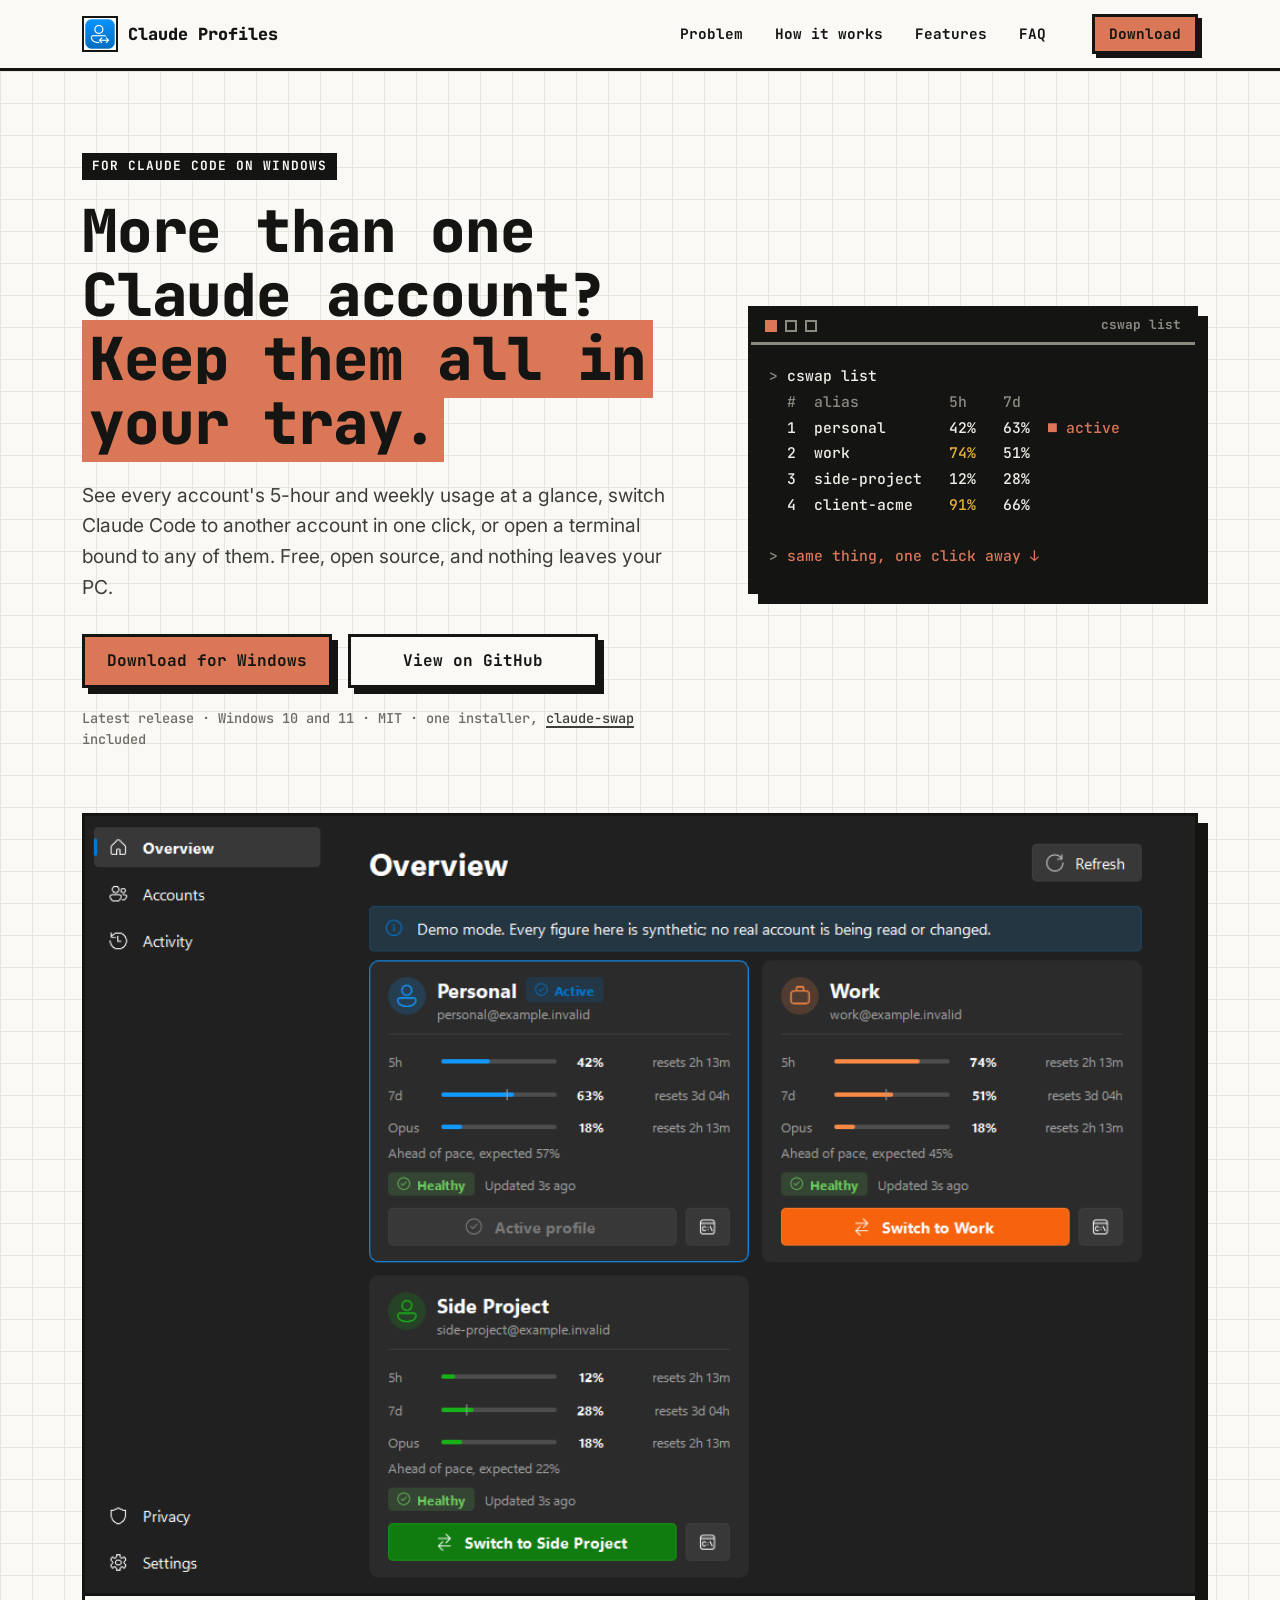
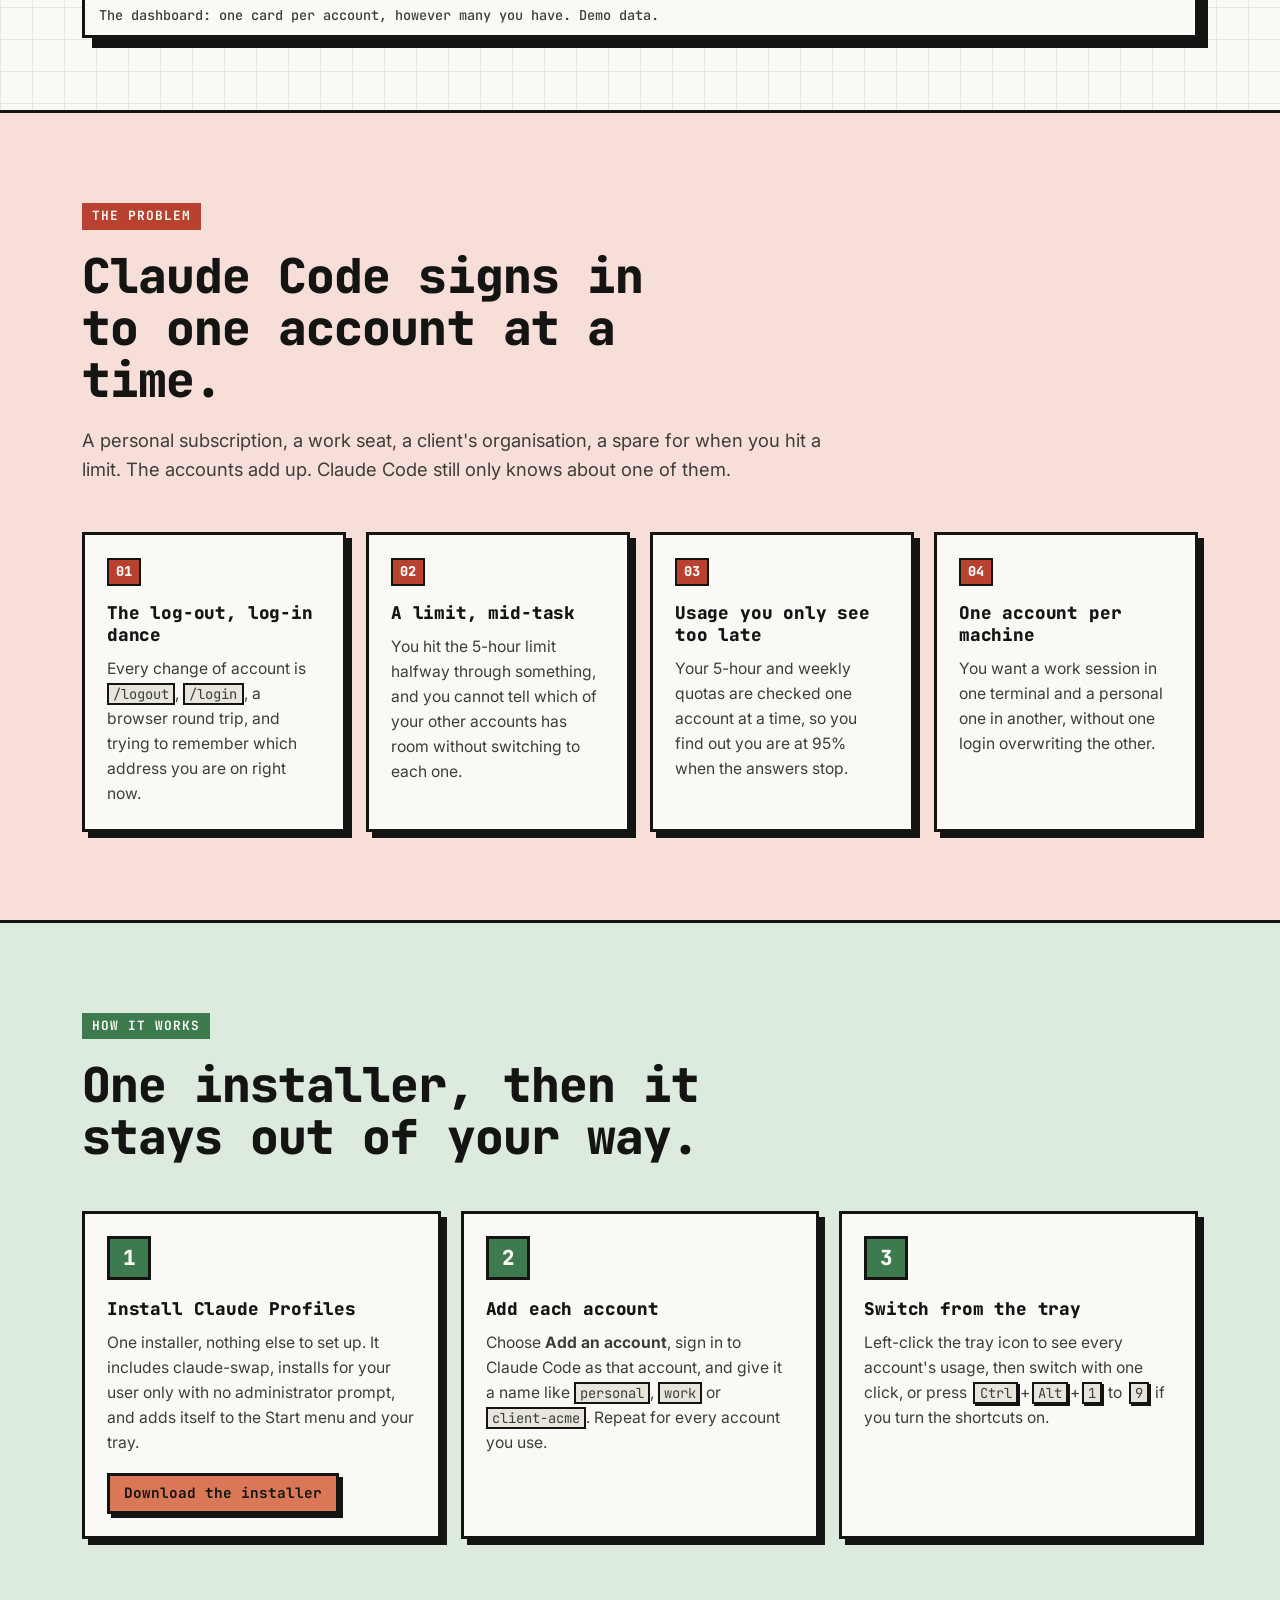
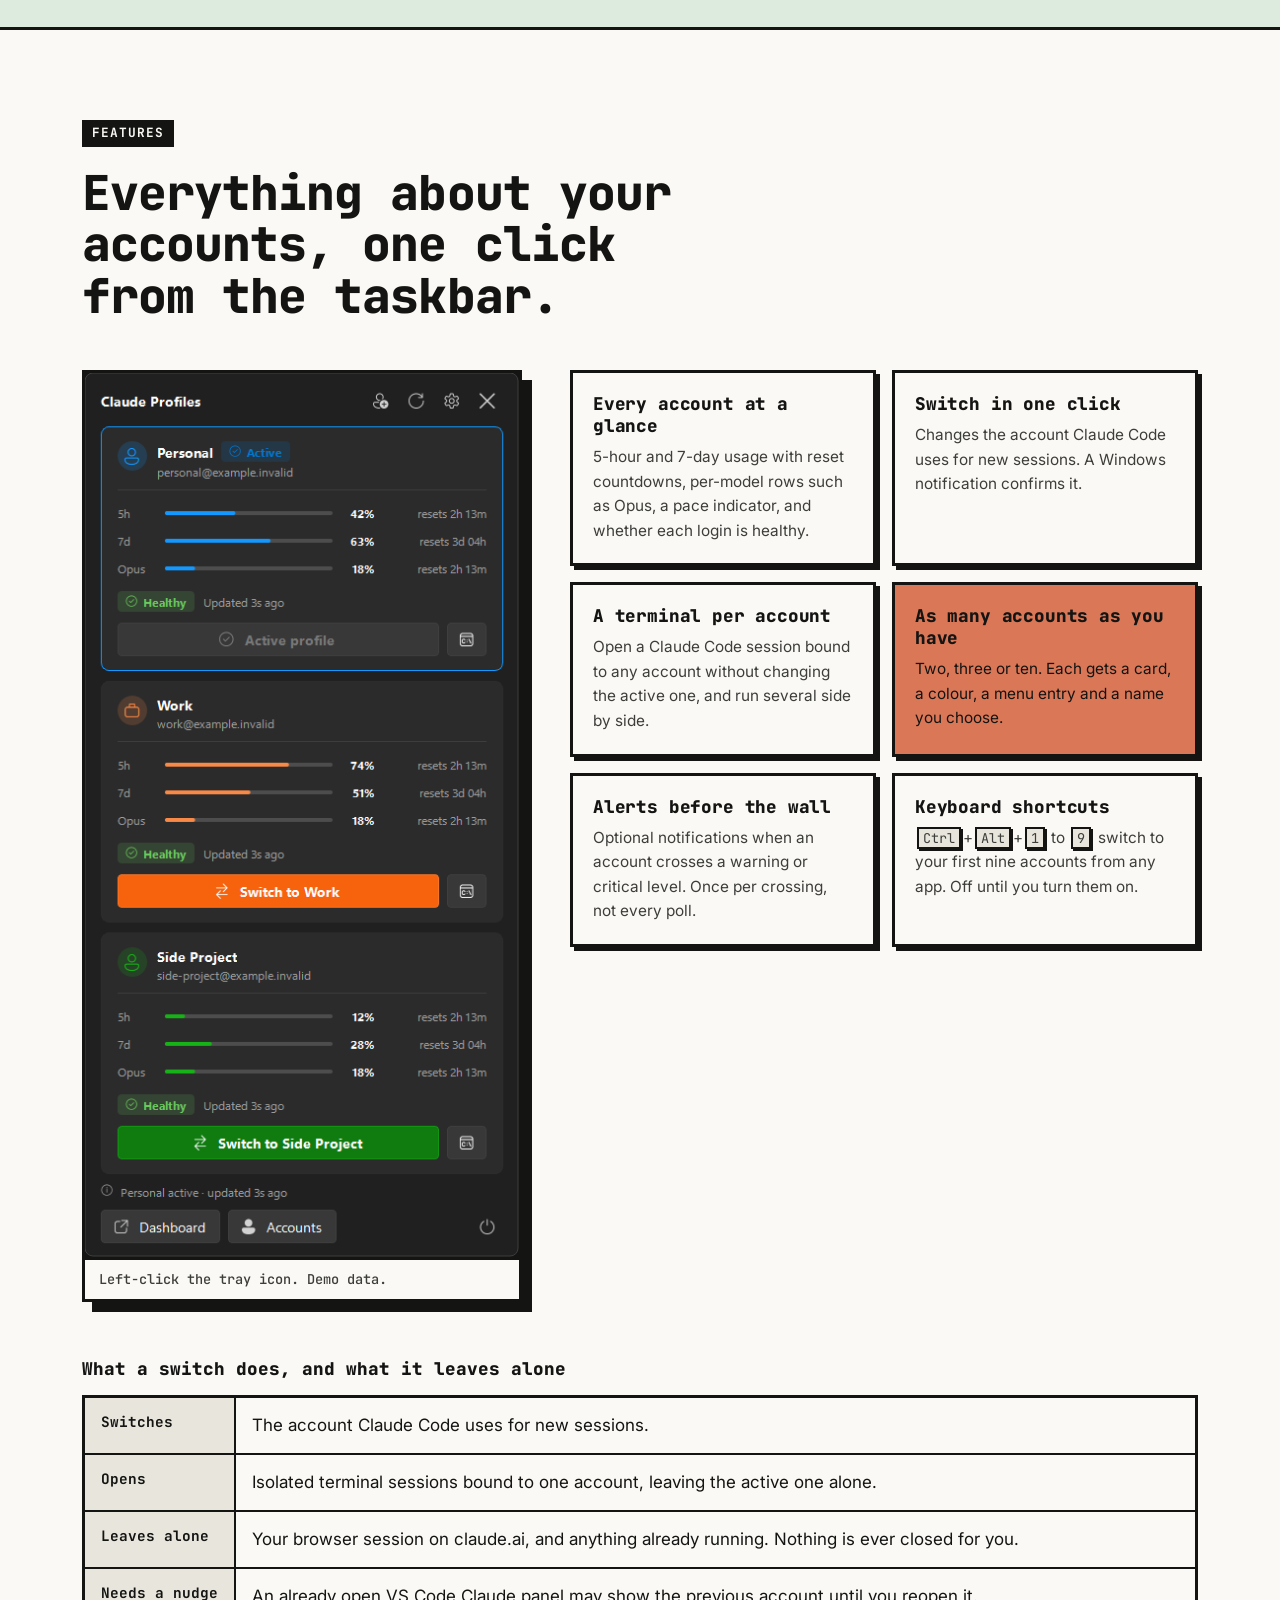
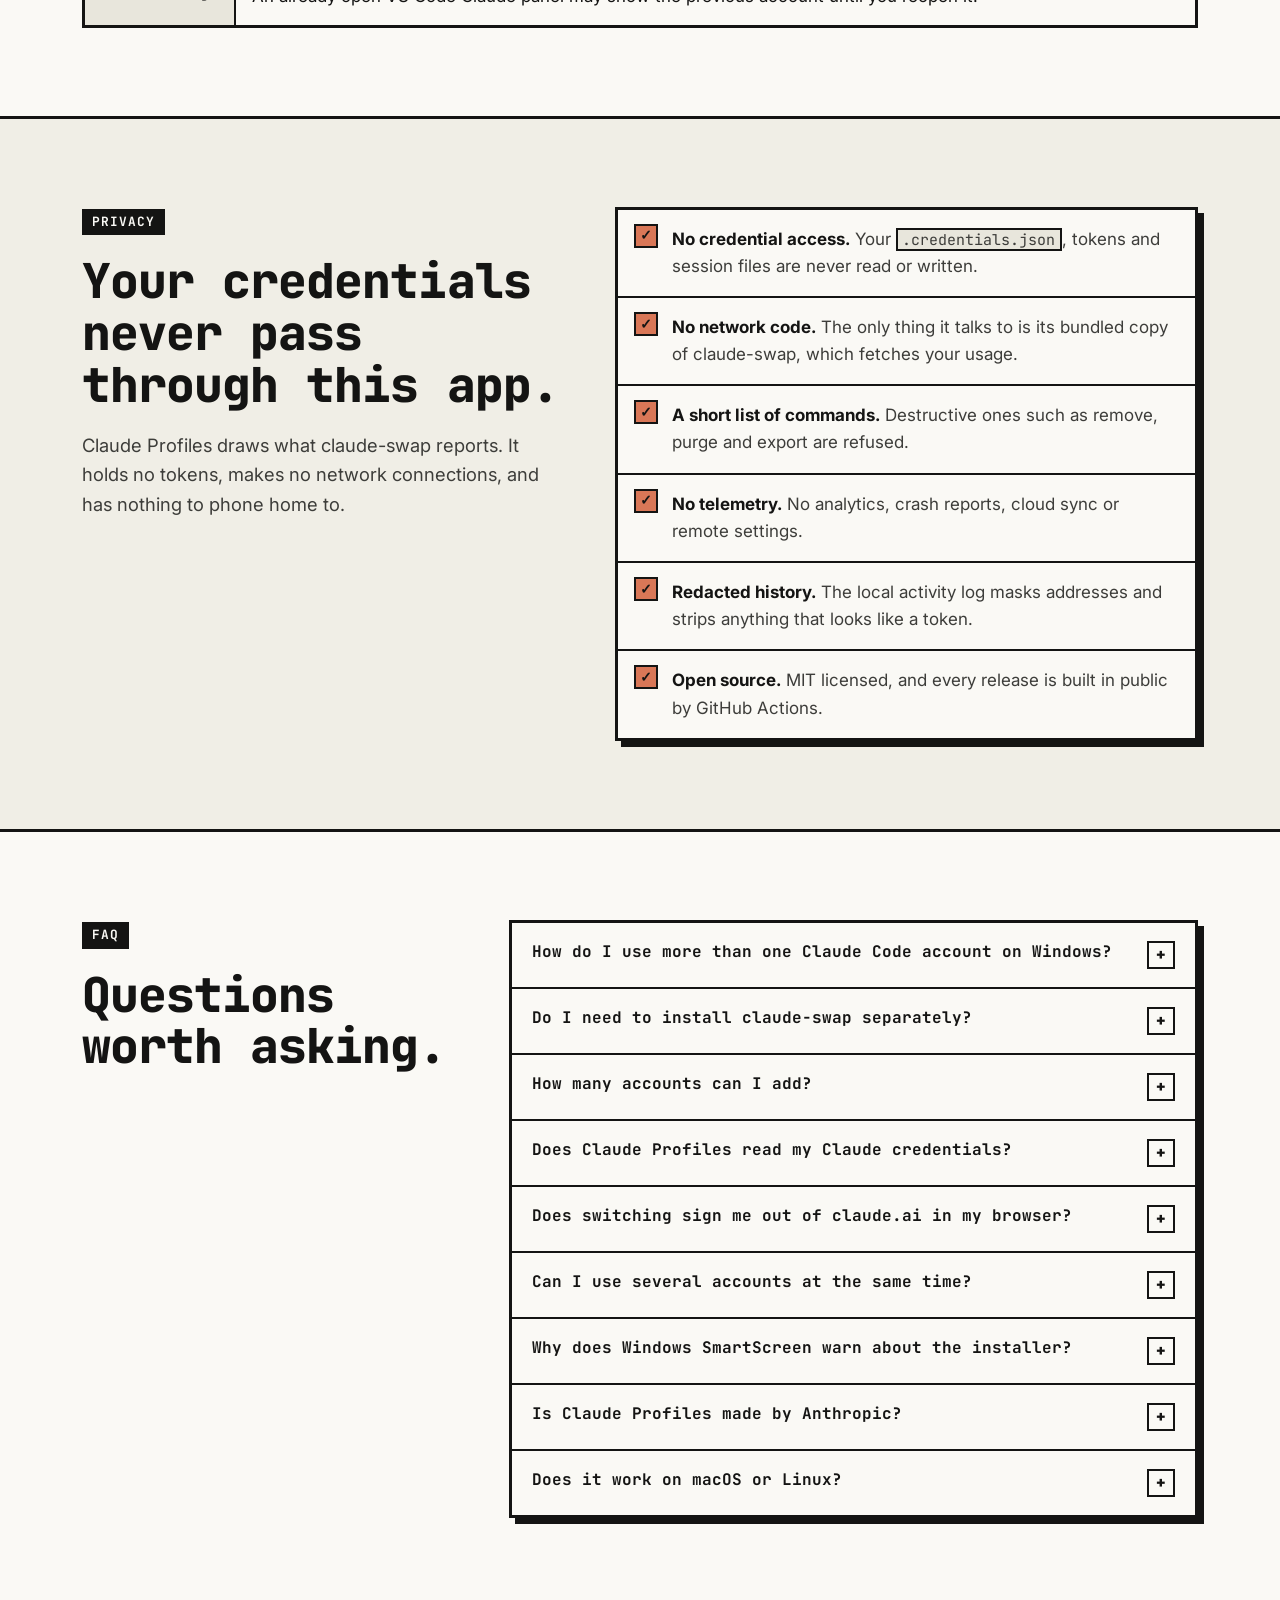
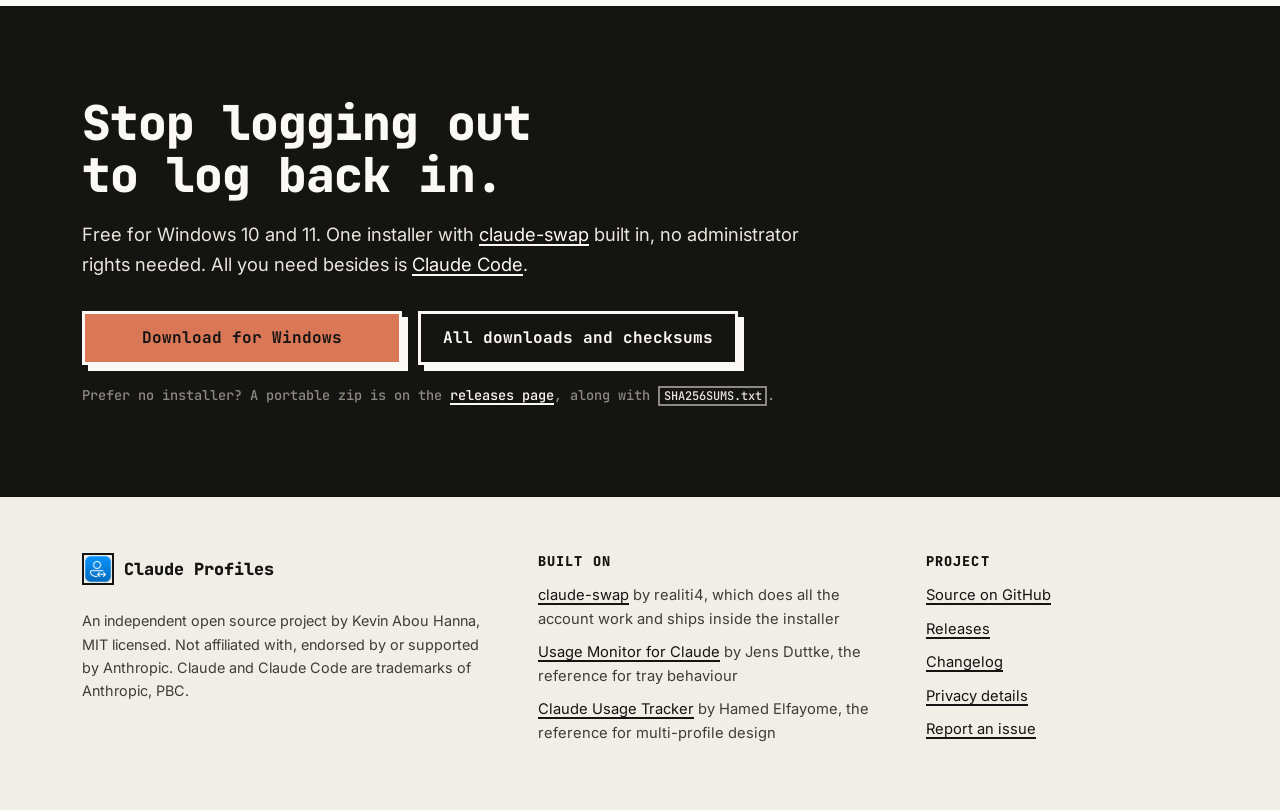
==== site/index.html @ 16338520 "Release v0.2.0: bundle claude-swap so one installer is enough Installing Claude Profiles used to mea" ====
<!DOCTYPE html>
<html lang="en">
<head>
<meta charset="utf-8">
<meta name="viewport" content="width=device-width, initial-scale=1">
<title>Claude Profiles: every Claude Code account in your Windows tray</title>
<meta name="description" content="Use more than one Claude Code account on Windows. See every account's 5-hour and weekly usage at a glance, switch in one click, or open a terminal bound to any account. Free, open source, local only.">
<meta name="color-scheme" content="light">
<meta name="theme-color" content="#FAF9F5">

<meta name="robots" content="index, follow, max-snippet:-1, max-image-preview:large, max-video-preview:-1">
<link rel="canonical" href="https://kevinabouhanna.github.io/claude-profiles-windows/">
<link rel="alternate" type="text/plain" href="https://kevinabouhanna.github.io/claude-profiles-windows/llms.txt" title="llms.txt">
<link rel="icon" href="assets/favicon.ico" sizes="any">
<link rel="icon" type="image/png" href="assets/logo-256.png">
<link rel="apple-touch-icon" href="assets/logo-256.png">

<meta property="og:type" content="website">
<meta property="og:site_name" content="Claude Profiles">
<meta property="og:locale" content="en">
<meta property="og:url" content="https://kevinabouhanna.github.io/claude-profiles-windows/">
<meta property="og:title" content="Claude Profiles: every Claude Code account in your Windows tray">
<meta property="og:description" content="See every Claude Code account's usage at a glance, switch in one click, or open a terminal bound to any of them. Free and local only.">
<meta property="og:image" content="https://kevinabouhanna.github.io/claude-profiles-windows/assets/og.png">
<meta property="og:image:type" content="image/png">
<meta property="og:image:width" content="1200">
<meta property="og:image:height" content="630">
<meta property="og:image:alt" content="Claude Profiles: every Claude Code account in your Windows tray">
<meta name="twitter:card" content="summary_large_image">
<meta name="twitter:image" content="https://kevinabouhanna.github.io/claude-profiles-windows/assets/og.png">

<link rel="preconnect" href="https://fonts.googleapis.com">
<link rel="preconnect" href="https://fonts.gstatic.com" crossorigin>
<link href="https://fonts.googleapis.com/css2?family=Inter:wght@400;500;600;700&family=JetBrains+Mono:wght@500;700;800&display=swap" rel="stylesheet">
<link rel="stylesheet" href="styles.css">

<script type="application/ld+json">
{
  "@context": "https://schema.org",
  "@type": "SoftwareApplication",
  "name": "Claude Profiles",
  "applicationCategory": "DeveloperApplication",
  "operatingSystem": "Windows 10, Windows 11",
  "description": "A Windows tray app for people who use more than one Claude Code account. See every account's 5-hour and weekly usage, switch the active account in one click, or open a terminal bound to any account.",
  "url": "https://kevinabouhanna.github.io/claude-profiles-windows/",
  "downloadUrl": "https://github.com/kevinabouhanna/claude-profiles-windows/releases/latest",
  "installUrl": "https://github.com/kevinabouhanna/claude-profiles-windows/releases/latest/download/ClaudeProfiles-Setup.exe",
  "license": "https://opensource.org/licenses/MIT",
  "softwareRequirements": "Windows 10 or 11 (64-bit) and Claude Code. claude-swap is included.",
  "isAccessibleForFree": true,
  "inLanguage": "en",
  "image": "https://kevinabouhanna.github.io/claude-profiles-windows/assets/logo-256.png",
  "screenshot": [
    "https://kevinabouhanna.github.io/claude-profiles-windows/assets/shots/dashboard.png",
    "https://kevinabouhanna.github.io/claude-profiles-windows/assets/shots/flyout.png"
  ],
  "featureList": [
    "Shows every Claude Code account's 5-hour and 7-day usage at once",
    "Switches the account Claude Code uses in one click",
    "Opens a terminal bound to any account without changing the active one",
    "Supports as many accounts as you have, each with its own name and colour",
    "Optional usage alerts and Ctrl+Alt+1 to 9 shortcuts",
    "Local only: no network code, no telemetry, never reads your credentials"
  ],
  "author": { "@type": "Person", "name": "Kevin Abou Hanna" },
  "sameAs": "https://github.com/kevinabouhanna/claude-profiles-windows",
  "offers": { "@type": "Offer", "price": "0", "priceCurrency": "USD" }
}
</script>

<script type="application/ld+json" id="faq-jsonld">
{
  "@context": "https://schema.org",
  "@type": "FAQPage",
  "mainEntity": [
    {
      "@type": "Question",
      "name": "How do I use more than one Claude Code account on Windows?",
      "acceptedAnswer": { "@type": "Answer", "text": "Install Claude Profiles. Sign in to Claude Code as each account once and give it a name. From then on, switching is one click in the tray, and every account's usage is visible at a glance. The installer includes claude-swap, the tool that stores each login and swaps between them, so there is nothing else to set up." }
    },
    {
      "@type": "Question",
      "name": "Do I need to install claude-swap separately?",
      "acceptedAnswer": { "@type": "Answer", "text": "No. The installer includes claude-swap, pinned to the version Claude Profiles was tested with, and updates it when you install a newer release. The only other thing you need is Claude Code itself." }
    },
    {
      "@type": "Question",
      "name": "How many accounts can I add?",
      "acceptedAnswer": { "@type": "Answer", "text": "As many as you use. Every account registered with claude-swap gets its own card, colour and menu entry. The optional keyboard shortcuts cover the first nine, as Ctrl+Alt+1 to Ctrl+Alt+9." }
    },
    {
      "@type": "Question",
      "name": "Does Claude Profiles read my Claude credentials?",
      "acceptedAnswer": { "@type": "Answer", "text": "No. Claude Profiles never opens your credentials file, tokens or session files. All credential handling stays in claude-swap, which Claude Profiles runs with a short list of allowed commands. The app has no network code and sends no telemetry." }
    },
    {
      "@type": "Question",
      "name": "Does switching sign me out of claude.ai in my browser?",
      "acceptedAnswer": { "@type": "Answer", "text": "No. Switching changes which account Claude Code uses for new sessions. Your browser session on claude.ai is separate and is not touched, and nothing that is already running is closed." }
    },
    {
      "@type": "Question",
      "name": "Can I use several accounts at the same time?",
      "acceptedAnswer": { "@type": "Answer", "text": "Yes. The terminal button on each account opens a Claude Code session bound to that account, without changing the account that is active everywhere else. Open one per account and use them side by side." }
    },
    {
      "@type": "Question",
      "name": "Why does Windows SmartScreen warn about the installer?",
      "acceptedAnswer": { "@type": "Answer", "text": "The installer is not code-signed yet, so SmartScreen does not recognise it. Choose More info, then Run anyway. Every release is built by GitHub Actions from the public source, with SHA-256 checksums and a build provenance attestation you can verify with the GitHub CLI." }
    },
    {
      "@type": "Question",
      "name": "Is Claude Profiles made by Anthropic?",
      "acceptedAnswer": { "@type": "Answer", "text": "No. It is an independent, open source project under the MIT licence. It is not affiliated with, endorsed by or supported by Anthropic." }
    },
    {
      "@type": "Question",
      "name": "Does it work on macOS or Linux?",
      "acceptedAnswer": { "@type": "Answer", "text": "No, Claude Profiles is Windows only. On macOS, Claude Usage Tracker by Hamed Elfayome covers multi-profile usage, and claude-swap itself runs on every platform from the command line." }
    }
  ]
}
</script>
</head>
<body>

<a class="skip" href="#main">Skip to content</a>

<nav class="nav" aria-label="Main">
  <div class="wrap nav__inner">
    <a class="brand" href="#top" aria-label="Claude Profiles, back to top">
      <img src="assets/logo-128.png" alt="" width="36" height="36">
      <span>Claude Profiles</span>
    </a>
    <ul class="nav__links">
      <li><a href="#problem">Problem</a></li>
      <li><a href="#how">How it works</a></li>
      <li><a href="#features">Features</a></li>
      <li><a href="#faq">FAQ</a></li>
    </ul>
    <a class="btn btn--small" href="#download">Download</a>
  </div>
</nav>

<main id="main">

<header class="hero" id="top">
  <div class="wrap hero__grid">
    <div class="hero__copy">
      <p class="kicker">For Claude Code on Windows</p>
      <h1>More than one Claude account? <span class="mark">Keep them all in your tray.</span></h1>
      <p class="lede">See every account's 5-hour and weekly usage at a glance, switch Claude Code to another account in one click, or open a terminal bound to any of them. Free, open source, and nothing leaves your PC.</p>
      <div class="cta-pair">
        <a class="btn" href="https://github.com/kevinabouhanna/claude-profiles-windows/releases/latest/download/ClaudeProfiles-Setup.exe" data-download>Download for Windows</a>
        <a class="btn btn--ghost" href="https://github.com/kevinabouhanna/claude-profiles-windows">View on GitHub</a>
      </div>
      <p class="meta"><span data-version>Latest release</span> · Windows 10 and 11 · MIT · one installer, <a href="https://github.com/realiti4/claude-swap">claude-swap</a> included</p>
    </div>

    <div class="terminal" aria-label="Example output of cswap list, showing three accounts">
      <div class="terminal__bar"><span></span><span></span><span></span><b>cswap list</b></div>
<pre class="terminal__body"><span class="t-dim">&gt;</span> cswap list
  <span class="t-dim">#  alias          5h    7d</span>
  1  personal       42%   63%  <span class="t-accent">■ active</span>
  2  work           <span class="t-warn">74%</span>   51%
  3  side-project   12%   28%
  4  client-acme    <span class="t-warn">91%</span>   66%

<span class="t-dim">&gt;</span> <span class="t-accent">same thing, one click away ↓</span></pre>
    </div>
  </div>

  <div class="wrap">
    <figure class="shot">
      <img src="assets/shots/dashboard.png" width="1000" height="700" alt="The Claude Profiles dashboard with three accounts, Personal, Work and Side Project, each showing 5-hour, 7-day and Opus usage bars with a switch button">
      <figcaption>The dashboard: one card per account, however many you have. Demo data.</figcaption>
    </figure>
  </div>
</header>

<section class="section section--problem" id="problem">
  <div class="wrap">
    <p class="kicker">The problem</p>
    <h2>Claude Code signs in to one account at a time.</h2>
    <p class="section__lede">A personal subscription, a work seat, a client's organisation, a spare for when you hit a limit. The accounts add up. Claude Code still only knows about one of them.</p>
    <ol class="cards cards--4">
      <li class="card">
        <span class="card__num">01</span>
        <h3>The log-out, log-in dance</h3>
        <p>Every change of account is <code>/logout</code>, <code>/login</code>, a browser round trip, and trying to remember which address you are on right now.</p>
      </li>
      <li class="card">
        <span class="card__num">02</span>
        <h3>A limit, mid-task</h3>
        <p>You hit the 5-hour limit halfway through something, and you cannot tell which of your other accounts has room without switching to each one.</p>
      </li>
      <li class="card">
        <span class="card__num">03</span>
        <h3>Usage you only see too late</h3>
        <p>Your 5-hour and weekly quotas are checked one account at a time, so you find out you are at 95% when the answers stop.</p>
      </li>
      <li class="card">
        <span class="card__num">04</span>
        <h3>One account per machine</h3>
        <p>You want a work session in one terminal and a personal one in another, without one login overwriting the other.</p>
      </li>
    </ol>
  </div>
</section>

<section class="section section--how" id="how">
  <div class="wrap">
    <p class="kicker">How it works</p>
    <h2>One installer, then it stays out of your way.</h2>
    <ol class="steps">
      <li class="step">
        <span class="step__num">1</span>
        <div>
          <h3>Install Claude Profiles</h3>
          <p>One installer, nothing else to set up. It includes claude-swap, installs for your user only with no administrator prompt, and adds itself to the Start menu and your tray.</p>
          <a class="btn btn--small" href="https://github.com/kevinabouhanna/claude-profiles-windows/releases/latest/download/ClaudeProfiles-Setup.exe" data-download>Download the installer</a>
        </div>
      </li>
      <li class="step">
        <span class="step__num">2</span>
        <div>
          <h3>Add each account</h3>
          <p>Choose <b>Add an account</b>, sign in to Claude Code as that account, and give it a name like <code>personal</code>, <code>work</code> or <code>client-acme</code>. Repeat for every account you use.</p>
        </div>
      </li>
      <li class="step">
        <span class="step__num">3</span>
        <div>
          <h3>Switch from the tray</h3>
          <p>Left-click the tray icon to see every account's usage, then switch with one click, or press <kbd>Ctrl</kbd>+<kbd>Alt</kbd>+<kbd>1</kbd> to <kbd>9</kbd> if you turn the shortcuts on.</p>
        </div>
      </li>
    </ol>
  </div>
</section>

<section class="section" id="features">
  <div class="wrap">
    <p class="kicker">Features</p>
    <h2>Everything about your accounts, one click from the taskbar.</h2>

    <div class="feature-split">
      <figure class="shot shot--narrow">
        <img src="assets/shots/flyout.png" width="440" height="896" alt="The tray flyout listing Personal, Work and Side Project with usage bars and a switch button on each" loading="lazy">
        <figcaption>Left-click the tray icon. Demo data.</figcaption>
      </figure>

      <ul class="features">
        <li class="feature">
          <h3>Every account at a glance</h3>
          <p>5-hour and 7-day usage with reset countdowns, per-model rows such as Opus, a pace indicator, and whether each login is healthy.</p>
        </li>
        <li class="feature">
          <h3>Switch in one click</h3>
          <p>Changes the account Claude Code uses for new sessions. A Windows notification confirms it.</p>
        </li>
        <li class="feature">
          <h3>A terminal per account</h3>
          <p>Open a Claude Code session bound to any account without changing the active one, and run several side by side.</p>
        </li>
        <li class="feature feature--accent">
          <h3>As many accounts as you have</h3>
          <p>Two, three or ten. Each gets a card, a colour, a menu entry and a name you choose.</p>
        </li>
        <li class="feature">
          <h3>Alerts before the wall</h3>
          <p>Optional notifications when an account crosses a warning or critical level. Once per crossing, not every poll.</p>
        </li>
        <li class="feature">
          <h3>Keyboard shortcuts</h3>
          <p><kbd>Ctrl</kbd>+<kbd>Alt</kbd>+<kbd>1</kbd> to <kbd>9</kbd> switch to your first nine accounts from any app. Off until you turn them on.</p>
        </li>
      </ul>
    </div>

    <div class="table-wrap">
      <table class="scope">
        <caption>What a switch does, and what it leaves alone</caption>
        <tbody>
          <tr><th scope="row">Switches</th><td>The account Claude Code uses for new sessions.</td></tr>
          <tr><th scope="row">Opens</th><td>Isolated terminal sessions bound to one account, leaving the active one alone.</td></tr>
          <tr><th scope="row">Leaves alone</th><td>Your browser session on claude.ai, and anything already running. Nothing is ever closed for you.</td></tr>
          <tr><th scope="row">Needs a nudge</th><td>An already open VS Code Claude panel may show the previous account until you reopen it.</td></tr>
        </tbody>
      </table>
    </div>
  </div>
</section>

<section class="section section--privacy" id="privacy">
  <div class="wrap privacy">
    <div>
      <p class="kicker">Privacy</p>
      <h2>Your credentials never pass through this app.</h2>
      <p class="section__lede">Claude Profiles draws what claude-swap reports. It holds no tokens, makes no network connections, and has nothing to phone home to.</p>
    </div>
    <ul class="checklist">
      <li><b>No credential access.</b> Your <code>.credentials.json</code>, tokens and session files are never read or written.</li>
      <li><b>No network code.</b> The only thing it talks to is its bundled copy of claude-swap, which fetches your usage.</li>
      <li><b>A short list of commands.</b> Destructive ones such as remove, purge and export are refused.</li>
      <li><b>No telemetry.</b> No analytics, crash reports, cloud sync or remote settings.</li>
      <li><b>Redacted history.</b> The local activity log masks addresses and strips anything that looks like a token.</li>
      <li><b>Open source.</b> MIT licensed, and every release is built in public by GitHub Actions.</li>
    </ul>
  </div>
</section>

<section class="section" id="faq">
  <div class="wrap faq">
    <div>
      <p class="kicker">FAQ</p>
      <h2>Questions worth asking.</h2>
    </div>
    <div class="faq__list">
      <details>
        <summary>How do I use more than one Claude Code account on Windows?</summary>
        <p>Install Claude Profiles. Sign in to Claude Code as each account once and give it a name. From then on, switching is one click in the tray, and every account's usage is visible at a glance. The installer includes claude-swap, the tool that stores each login and swaps between them, so there is nothing else to set up.</p>
      </details>
      <details>
        <summary>Do I need to install claude-swap separately?</summary>
        <p>No. The installer includes claude-swap, pinned to the version Claude Profiles was tested with, and updates it when you install a newer release. The only other thing you need is Claude Code itself.</p>
      </details>
      <details>
        <summary>How many accounts can I add?</summary>
        <p>As many as you use. Every account registered with claude-swap gets its own card, colour and menu entry. The optional keyboard shortcuts cover the first nine, as Ctrl+Alt+1 to Ctrl+Alt+9.</p>
      </details>
      <details>
        <summary>Does Claude Profiles read my Claude credentials?</summary>
        <p>No. Claude Profiles never opens your credentials file, tokens or session files. All credential handling stays in claude-swap, which Claude Profiles runs with a short list of allowed commands. The app has no network code and sends no telemetry.</p>
      </details>
      <details>
        <summary>Does switching sign me out of claude.ai in my browser?</summary>
        <p>No. Switching changes which account Claude Code uses for new sessions. Your browser session on claude.ai is separate and is not touched, and nothing that is already running is closed.</p>
      </details>
      <details>
        <summary>Can I use several accounts at the same time?</summary>
        <p>Yes. The terminal button on each account opens a Claude Code session bound to that account, without changing the account that is active everywhere else. Open one per account and use them side by side.</p>
      </details>
      <details>
        <summary>Why does Windows SmartScreen warn about the installer?</summary>
        <p>The installer is not code-signed yet, so SmartScreen does not recognise it. Choose More info, then Run anyway. Every release is built by GitHub Actions from the public source, with SHA-256 checksums and a build provenance attestation you can verify with the GitHub CLI.</p>
      </details>
      <details>
        <summary>Is Claude Profiles made by Anthropic?</summary>
        <p>No. It is an independent, open source project under the MIT licence. It is not affiliated with, endorsed by or supported by Anthropic.</p>
      </details>
      <details>
        <summary>Does it work on macOS or Linux?</summary>
        <p>No, Claude Profiles is Windows only. On macOS, Claude Usage Tracker by Hamed Elfayome covers multi-profile usage, and claude-swap itself runs on every platform from the command line.</p>
      </details>
    </div>
  </div>
</section>

<section class="section section--download" id="download">
  <div class="wrap download">
    <h2>Stop logging out to log back in.</h2>
    <p class="section__lede">Free for Windows 10 and 11. One installer with <a href="https://github.com/realiti4/claude-swap">claude-swap</a> built in, no administrator rights needed. All you need besides is <a href="https://docs.anthropic.com/en/docs/claude-code">Claude Code</a>.</p>
    <div class="cta-pair">
      <a class="btn btn--invert" href="https://github.com/kevinabouhanna/claude-profiles-windows/releases/latest/download/ClaudeProfiles-Setup.exe" data-download>Download for Windows</a>
      <a class="btn btn--ghost-invert" href="https://github.com/kevinabouhanna/claude-profiles-windows/releases/latest">All downloads and checksums</a>
    </div>
    <p class="meta meta--invert">Prefer no installer? A portable zip is on the <a href="https://github.com/kevinabouhanna/claude-profiles-windows/releases/latest">releases page</a>, along with <code>SHA256SUMS.txt</code>.</p>
  </div>
</section>

</main>

<footer class="footer">
  <div class="wrap footer__grid">
    <div>
      <a class="brand" href="#top">
        <img src="assets/logo-128.png" alt="" width="32" height="32">
        <span>Claude Profiles</span>
      </a>
      <p class="footer__note">An independent open source project by Kevin Abou Hanna, MIT licensed. Not affiliated with, endorsed by or supported by Anthropic. Claude and Claude Code are trademarks of Anthropic, PBC.</p>
    </div>
    <div>
      <h3>Built on</h3>
      <ul class="footer__links">
        <li><a href="https://github.com/realiti4/claude-swap">claude-swap</a> by realiti4, which does all the account work and ships inside the installer</li>
        <li><a href="https://github.com/jens-duttke/usage-monitor-for-claude">Usage Monitor for Claude</a> by Jens Duttke, the reference for tray behaviour</li>
        <li><a href="https://github.com/hamed-elfayome/Claude-Usage-Tracker">Claude Usage Tracker</a> by Hamed Elfayome, the reference for multi-profile design</li>
      </ul>
    </div>
    <div>
      <h3>Project</h3>
      <ul class="footer__links">
        <li><a href="https://github.com/kevinabouhanna/claude-profiles-windows">Source on GitHub</a></li>
        <li><a href="https://github.com/kevinabouhanna/claude-profiles-windows/releases">Releases</a></li>
        <li><a href="https://github.com/kevinabouhanna/claude-profiles-windows/blob/main/CHANGELOG.md">Changelog</a></li>
        <li><a href="https://github.com/kevinabouhanna/claude-profiles-windows/blob/main/docs/privacy.md">Privacy details</a></li>
        <li><a href="https://github.com/kevinabouhanna/claude-profiles-windows/issues">Report an issue</a></li>
      </ul>
    </div>
  </div>
</footer>

<script>
// Show the latest version next to the download buttons. The links already
// point at the latest release, so the page works the same if this fails.
(function () {
  var label = document.querySelector("[data-version]");
  if (!label || !window.fetch) return;
  fetch("https://api.github.com/repos/kevinabouhanna/claude-profiles-windows/releases/latest")
    .then(function (r) { return r.ok ? r.json() : null; })
    .then(function (release) {
      if (release && release.tag_name) label.textContent = "Version " + release.tag_name.replace(/^v/, "");
    })
    .catch(function () {});
})();
</script>
</body>
</html>
---- site/styles.css ----
/* Claude Profiles - brutalist, light only.
   Every colour is a token here; a raw hex anywhere below is a bug. */

:root {
  color-scheme: light;

  /* 60 / 30 / 10: paper, ink, one accent. */
  --paper: #FAF9F5;
  --paper-2: #F0EEE6;
  --paper-3: #E8E6DC;
  --ink: #141413;
  --ink-2: #3D3D3A;
  --ink-3: #6B6A63;

  /* Claude Code's clay orange. Fills and marks only: ink goes on top of it. */
  --accent: #D97757;
  --accent-strong: #C15F3C;
  --accent-tint: #F6E3DA;
  --accent-ink: #9A4122;   /* accent-coloured text readable on paper */

  --red: #B8412F;
  --red-tint: #F7DED8;
  --green: #3D7A4E;
  --green-tint: #DCEBDD;
  --yellow: #E8B23A;

  --terminal: #141413;
  --terminal-ink: #F0EEE6;
  --terminal-dim: #8C8A80;

  --border: 3px solid var(--ink);
  --border-thin: 2px solid var(--ink);
  --shadow: 6px 6px 0 var(--ink);
  --shadow-sm: 4px 4px 0 var(--ink);
  --shadow-lg: 10px 10px 0 var(--ink);

  --mono: "JetBrains Mono", ui-monospace, "Cascadia Code", Consolas, monospace;
  --sans: "Inter", system-ui, -apple-system, "Segoe UI", sans-serif;

  --wrap: 1180px;
  --gutter: 16px;
}

*,
*::before,
*::after { box-sizing: border-box; }

html { scroll-behavior: smooth; scroll-padding-top: 88px; }
@media (prefers-reduced-motion: reduce) { html { scroll-behavior: auto; } }

body {
  margin: 0;
  background: var(--paper);
  color: var(--ink);
  font: 400 17px/1.6 var(--sans);
  -webkit-font-smoothing: antialiased;
  overflow-x: hidden;
}

img { max-width: 100%; height: auto; display: block; }

a { color: var(--ink); text-decoration-thickness: 2px; text-underline-offset: 3px; }
a:hover { color: var(--accent-ink); }

:focus-visible { outline: 3px solid var(--accent); outline-offset: 3px; }

h1, h2, h3 {
  font-family: var(--mono);
  font-weight: 800;
  line-height: 1.08;
  letter-spacing: -0.02em;
  margin: 0;
}
h1 { font-size: clamp(2.1rem, 5vw, 3.7rem); }
h2 { font-size: clamp(1.8rem, 3.8vw, 3rem); max-width: 22ch; }
h3 { font-size: 1.1rem; line-height: 1.25; letter-spacing: -0.01em; }

p { margin: 0; }

code, kbd {
  font-family: var(--mono);
  font-size: 0.88em;
  background: var(--paper-3);
  border: 2px solid var(--ink);
  padding: 0 0.3em;
  white-space: nowrap;
}
kbd { box-shadow: 2px 2px 0 var(--ink); margin: 0 0.15em; }

.wrap {
  width: 100%;
  max-width: var(--wrap);
  margin: 0 auto;
  padding: 0 var(--gutter);
}
@media (min-width: 700px) { :root { --gutter: 32px; } }

.skip {
  position: absolute;
  left: -9999px;
  top: 8px;
  z-index: 100;
  background: var(--ink);
  color: var(--paper);
  padding: 8px 12px;
}
.skip:focus { left: 8px; }

.kicker {
  display: inline-block;
  font: 700 0.8rem/1 var(--mono);
  text-transform: uppercase;
  letter-spacing: 0.08em;
  background: var(--ink);
  color: var(--paper);
  padding: 7px 10px;
  margin-bottom: 20px;
}

/* -- buttons ----------------------------------------------------------- */

.btn {
  display: inline-flex;
  align-items: center;
  justify-content: center;
  gap: 8px;
  white-space: nowrap;
  font: 700 1rem/1 var(--mono);
  text-decoration: none;
  color: var(--ink);
  background: var(--accent);
  border: var(--border);
  box-shadow: var(--shadow);
  padding: 16px 22px;
  transition: transform 80ms ease, box-shadow 80ms ease;
}
.btn:hover { color: var(--ink); transform: translate(-2px, -2px); box-shadow: 8px 8px 0 var(--ink); }
.btn:active { transform: translate(6px, 6px); box-shadow: 0 0 0 var(--ink); }
@media (prefers-reduced-motion: reduce) { .btn { transition: none; } }

.btn--ghost { background: var(--paper); }
.btn--small { padding: 10px 14px; font-size: 0.9rem; box-shadow: var(--shadow-sm); }
.btn--small:hover { box-shadow: 6px 6px 0 var(--ink); }

.btn--invert { background: var(--accent); border-color: var(--paper); box-shadow: 6px 6px 0 var(--paper); }
.btn--invert:hover { box-shadow: 8px 8px 0 var(--paper); }
.btn--ghost-invert {
  background: var(--ink);
  color: var(--paper);
  border-color: var(--paper);
  box-shadow: 6px 6px 0 var(--paper);
}
.btn--ghost-invert:hover { color: var(--paper); box-shadow: 8px 8px 0 var(--paper); }

/* A button pair shares one width, sized by the longer label. */
.cta-pair {
  display: grid;
  grid-template-columns: max-content;
  gap: 16px;
  margin-top: 32px;
}
.cta-pair .btn { width: 100%; }
@media (min-width: 560px) {
  .cta-pair { grid-template-columns: repeat(2, minmax(max-content, 1fr)); width: max-content; }
}
@media (max-width: 559px) {
  .cta-pair { grid-template-columns: 1fr; width: 100%; }
}

/* -- nav --------------------------------------------------------------- */

.nav {
  position: sticky;
  top: 0;
  z-index: 50;
  background: var(--paper);
  border-bottom: var(--border);
}
.nav__inner {
  display: flex;
  align-items: center;
  gap: 24px;
  height: 68px;
}
.brand {
  display: inline-flex;
  align-items: center;
  gap: 10px;
  font: 800 1.05rem/1 var(--mono);
  text-decoration: none;
  color: var(--ink);
}
.brand img { border: var(--border-thin); }
.nav__links {
  display: none;
  list-style: none;
  margin: 0 0 0 auto;
  padding: 0;
  gap: 4px;
}
.nav__links a {
  font: 700 0.9rem/1 var(--mono);
  text-decoration: none;
  padding: 10px 12px;
  border: 2px solid transparent;
}
.nav__links a:hover { border-color: var(--ink); background: var(--accent-tint); color: var(--ink); }
.nav .btn--small { margin-left: auto; }
@media (min-width: 860px) {
  .nav__links { display: flex; }
  .nav .btn--small { margin-left: 8px; }
}

/* -- hero -------------------------------------------------------------- */

.hero {
  padding: 56px 0 72px;
  border-bottom: var(--border);
  background:
    linear-gradient(var(--paper-3) 1px, transparent 1px) 0 0 / 32px 32px,
    linear-gradient(90deg, var(--paper-3) 1px, transparent 1px) 0 0 / 32px 32px,
    var(--paper);
}
.hero__grid {
  display: grid;
  gap: 40px;
  align-items: center;
}
@media (min-width: 980px) {
  .hero__grid { grid-template-columns: 1.15fr 0.85fr; gap: 56px; padding-top: 24px; }
}
.mark {
  display: inline;
  background: var(--accent);
  box-decoration-break: clone;
  -webkit-box-decoration-break: clone;
  padding: 0 0.12em;
}
.lede {
  font-size: 1.2rem;
  color: var(--ink-2);
  margin-top: 24px;
  max-width: 56ch;
}
.meta {
  margin-top: 20px;
  font: 500 0.85rem/1.5 var(--mono);
  color: var(--ink-3);
}
.meta a { color: var(--ink-2); }

.terminal {
  background: var(--terminal);
  color: var(--terminal-ink);
  border: var(--border);
  box-shadow: var(--shadow-lg);
  min-width: 0;
}
.terminal__bar {
  display: flex;
  align-items: center;
  gap: 8px;
  padding: 10px 14px;
  border-bottom: 3px solid var(--terminal-dim);
  font: 700 0.8rem/1 var(--mono);
  color: var(--terminal-dim);
}
.terminal__bar span { width: 12px; height: 12px; border: 2px solid var(--terminal-dim); }
.terminal__bar span:first-child { background: var(--accent); border-color: var(--accent); }
.terminal__bar b { margin-left: auto; font-weight: 700; }
.terminal__body {
  margin: 0;
  padding: 18px 18px 22px;
  font: 500 clamp(0.72rem, 1.7vw, 0.92rem)/1.75 var(--mono);
  overflow-x: auto;
  white-space: pre;
}
.t-dim { color: var(--terminal-dim); }
.t-accent { color: var(--accent); }
.t-warn { color: var(--yellow); }

.shot {
  margin: 64px 0 0;
  border: var(--border);
  box-shadow: var(--shadow-lg);
  background: var(--ink);
}
.shot img { width: 100%; }
.shot figcaption {
  background: var(--paper);
  border-top: var(--border);
  padding: 10px 14px;
  font: 500 0.85rem/1.4 var(--mono);
  color: var(--ink-2);
}
.shot--narrow { margin: 0; max-width: 440px; justify-self: center; }

/* -- sections ---------------------------------------------------------- */

.section { padding: 88px 0; border-bottom: var(--border); }
.section__lede { font-size: 1.15rem; color: var(--ink-2); margin-top: 20px; max-width: 62ch; }

/* The problem runs red, the fix runs green: re-pointed on the section. */
.section--problem { background: var(--red-tint); --accent: var(--red); }
.section--problem .kicker { background: var(--red); }
.section--how { background: var(--green-tint); }
.section--how .kicker { background: var(--green); }
.section--privacy { background: var(--paper-2); }

.cards {
  list-style: none;
  padding: 0;
  margin: 48px 0 0;
  display: grid;
  gap: 20px;
}
@media (min-width: 640px) { .cards--4 { grid-template-columns: repeat(2, 1fr); } }
@media (min-width: 1040px) { .cards--4 { grid-template-columns: repeat(4, 1fr); } }
.card {
  background: var(--paper);
  border: var(--border);
  box-shadow: var(--shadow);
  padding: 22px;
}
.card__num {
  display: inline-block;
  font: 800 0.85rem/1 var(--mono);
  color: var(--paper);
  background: var(--red);
  border: var(--border-thin);
  padding: 5px 7px;
  margin-bottom: 16px;
}
.card p { margin-top: 10px; color: var(--ink-2); font-size: 0.98rem; }

.steps {
  list-style: none;
  padding: 0;
  margin: 48px 0 0;
  display: grid;
  gap: 20px;
}
@media (min-width: 980px) { .steps { grid-template-columns: repeat(3, 1fr); } }
.step {
  display: grid;
  gap: 18px;
  align-items: start;
  align-content: start;
  background: var(--paper);
  border: var(--border);
  box-shadow: var(--shadow);
  padding: 22px;
  min-width: 0;
}
.step > div { min-width: 0; }
.step__num {
  display: grid;
  place-items: center;
  width: 44px;
  height: 44px;
  font: 800 1.3rem/1 var(--mono);
  background: var(--green);
  color: var(--paper);
  border: var(--border);
}
.step p { margin-top: 10px; color: var(--ink-2); font-size: 0.98rem; }
.step .btn { margin-top: 18px; }
.code {
  margin: 16px 0 0;
  background: var(--terminal);
  color: var(--terminal-ink);
  border: var(--border);
  padding: 12px;
  overflow-x: auto;
}
.code code {
  background: none;
  border: 0;
  padding: 0;
  font-size: 0.88rem;
  color: inherit;
  white-space: pre;
}
.code code::before { content: "> "; color: var(--accent); }

/* -- features ---------------------------------------------------------- */

.feature-split {
  display: grid;
  gap: 40px;
  margin-top: 48px;
  align-items: start;
}
@media (min-width: 980px) { .feature-split { grid-template-columns: 440px 1fr; gap: 48px; } }

.features {
  list-style: none;
  padding: 0;
  margin: 0;
  display: grid;
  gap: 16px;
}
@media (min-width: 640px) { .features { grid-template-columns: repeat(2, 1fr); } }
.feature {
  border: var(--border);
  background: var(--paper);
  padding: 20px;
  box-shadow: var(--shadow-sm);
}
.feature p { margin-top: 8px; color: var(--ink-2); font-size: 0.96rem; }
.feature--accent { background: var(--accent); }
.feature--accent p { color: var(--ink); }

.table-wrap { margin-top: 56px; overflow-x: auto; }
.scope {
  width: 100%;
  border-collapse: collapse;
  border: var(--border);
  background: var(--paper);
  box-shadow: var(--shadow);
}
.scope caption {
  caption-side: top;
  text-align: left;
  font: 800 1.1rem/1.3 var(--mono);
  padding-bottom: 14px;
}
.scope th, .scope td { border: var(--border-thin); padding: 14px 16px; text-align: left; vertical-align: top; }
.scope th {
  width: 1%;
  white-space: nowrap;
  font: 700 0.9rem/1.4 var(--mono);
  background: var(--paper-3);
}

/* -- privacy ----------------------------------------------------------- */

.privacy { display: grid; gap: 40px; }
@media (min-width: 980px) { .privacy { grid-template-columns: 0.9fr 1.1fr; gap: 56px; align-items: start; } }
.checklist {
  list-style: none;
  margin: 0;
  padding: 0;
  border: var(--border);
  background: var(--paper);
  box-shadow: var(--shadow);
}
.checklist li {
  position: relative;
  padding: 16px 18px 16px 54px;
  color: var(--ink-2);
}
.checklist li + li { border-top: var(--border-thin); }
.checklist li::before {
  content: "✓";
  position: absolute;
  left: 16px;
  top: 14px;
  width: 24px;
  height: 24px;
  display: grid;
  place-items: center;
  font: 800 0.9rem/1 var(--mono);
  background: var(--accent);
  border: var(--border-thin);
  color: var(--ink);
}
.checklist b { color: var(--ink); }

/* -- faq --------------------------------------------------------------- */

.faq { display: grid; gap: 40px; }
@media (min-width: 980px) { .faq { grid-template-columns: 0.7fr 1.3fr; gap: 56px; align-items: start; } }
.faq__list { border: var(--border); box-shadow: var(--shadow); background: var(--paper); }
.faq__list details + details { border-top: var(--border-thin); }
.faq__list summary {
  cursor: pointer;
  list-style: none;
  display: flex;
  justify-content: space-between;
  gap: 16px;
  padding: 18px 20px;
  font: 700 1rem/1.4 var(--mono);
}
.faq__list summary::-webkit-details-marker { display: none; }
.faq__list summary::after {
  content: "+";
  flex: none;
  width: 28px;
  height: 28px;
  display: grid;
  place-items: center;
  border: var(--border-thin);
  font: 800 1rem/1 var(--mono);
}
.faq__list details[open] summary { background: var(--accent-tint); }
.faq__list details[open] summary::after { content: "−"; background: var(--accent); }
.faq__list summary:hover { background: var(--paper-2); }
.faq__list p { padding: 0 20px 20px; color: var(--ink-2); max-width: 70ch; }
.faq__list details[open] p { padding-top: 16px; }

/* -- download ---------------------------------------------------------- */

.section--download { background: var(--ink); color: var(--paper); }
.section--download h2 { max-width: 18ch; }
.section--download .section__lede { color: var(--paper-3); }
.section--download a:not(.btn) { color: var(--paper); }
.section--download a:not(.btn):hover { color: var(--accent); }
.meta--invert { color: var(--terminal-dim); }
.meta--invert code { background: transparent; border-color: var(--terminal-dim); color: var(--paper-3); }

/* -- footer ------------------------------------------------------------ */

.footer { padding: 56px 0 64px; background: var(--paper-2); }
.footer__grid { display: grid; gap: 36px; }
@media (min-width: 860px) { .footer__grid { grid-template-columns: 1.2fr 1fr 0.8fr; gap: 48px; } }
.footer h3 { font-size: 0.85rem; text-transform: uppercase; letter-spacing: 0.08em; margin-bottom: 14px; }
.footer__note { margin-top: 16px; font-size: 0.9rem; color: var(--ink-2); max-width: 46ch; }
.footer__links { list-style: none; margin: 0; padding: 0; display: grid; gap: 10px; font-size: 0.92rem; color: var(--ink-2); }

/* -- small screens ----------------------------------------------------- */

@media (max-width: 420px) {
  body { font-size: 16px; }
  .btn { padding: 14px 16px; }
  .section { padding: 64px 0; }
  .card, .step, .feature { padding: 18px; }
  .scope th { white-space: normal; }
}
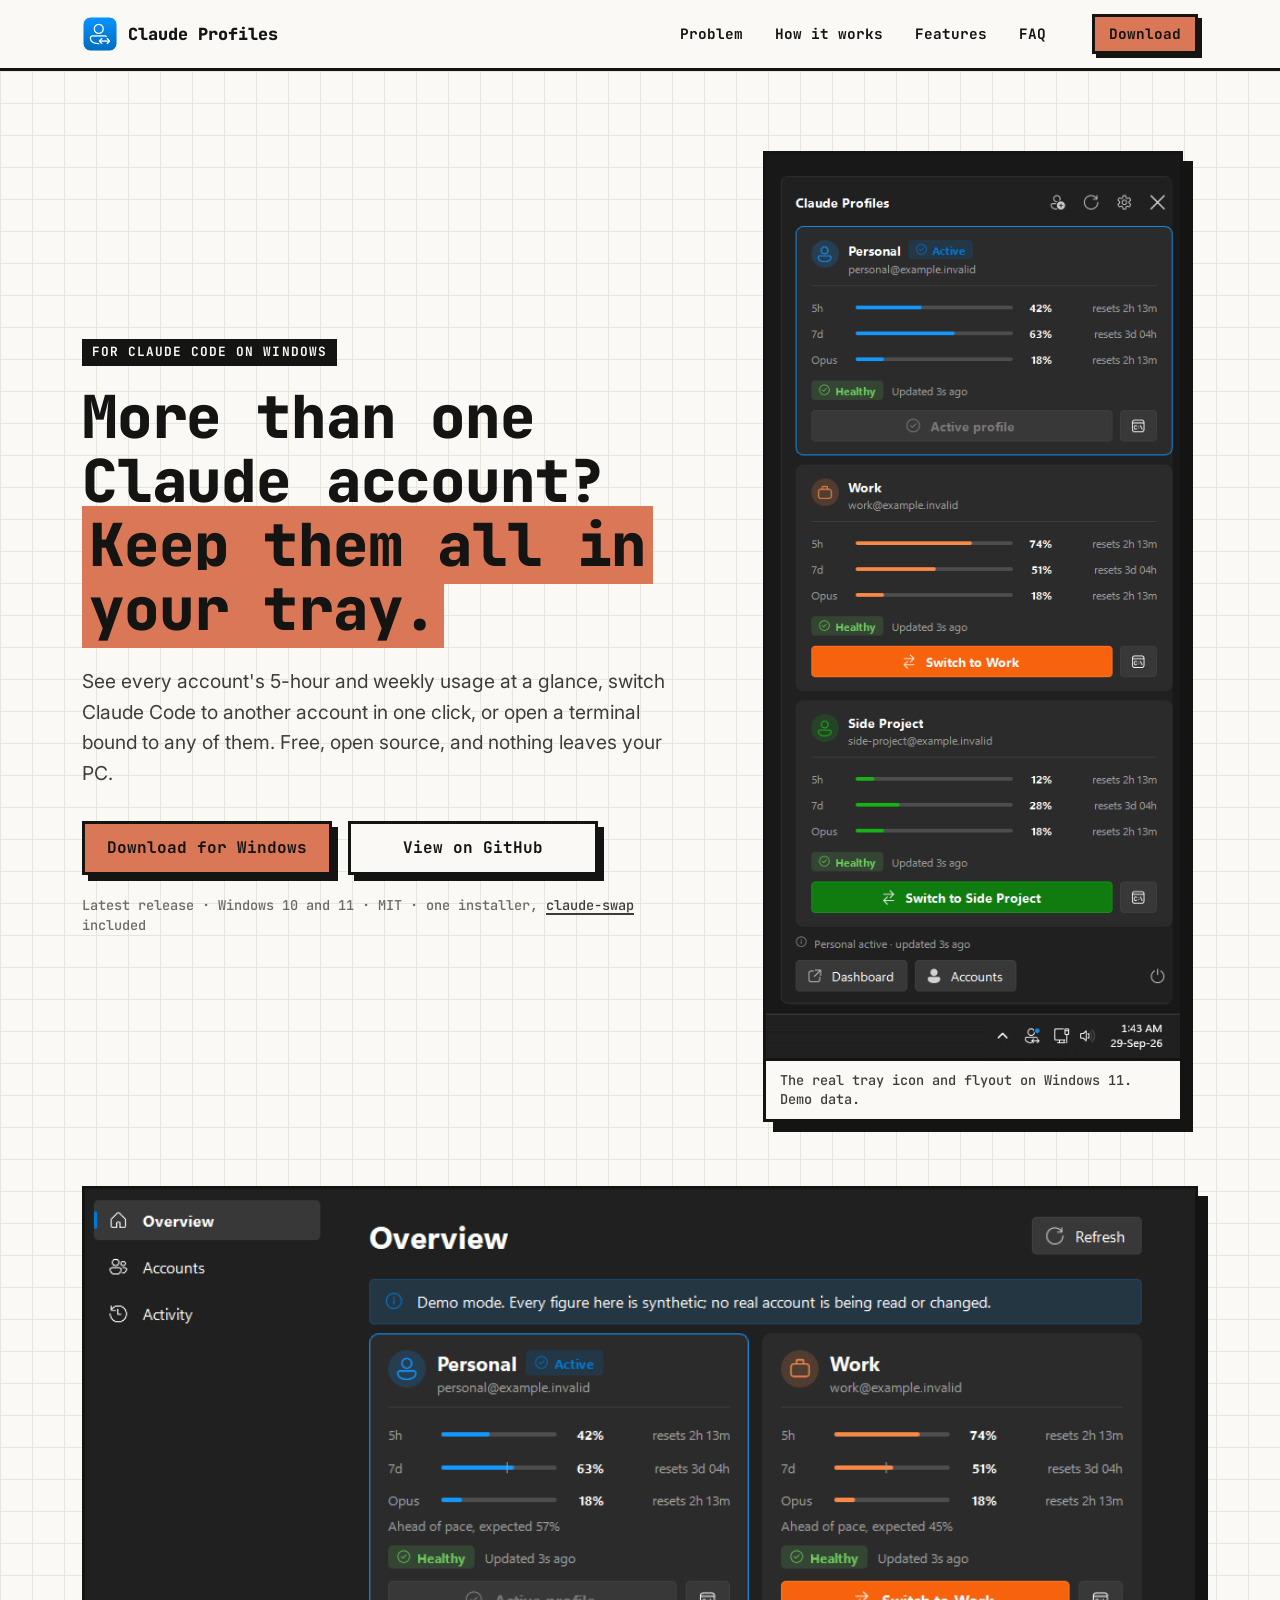
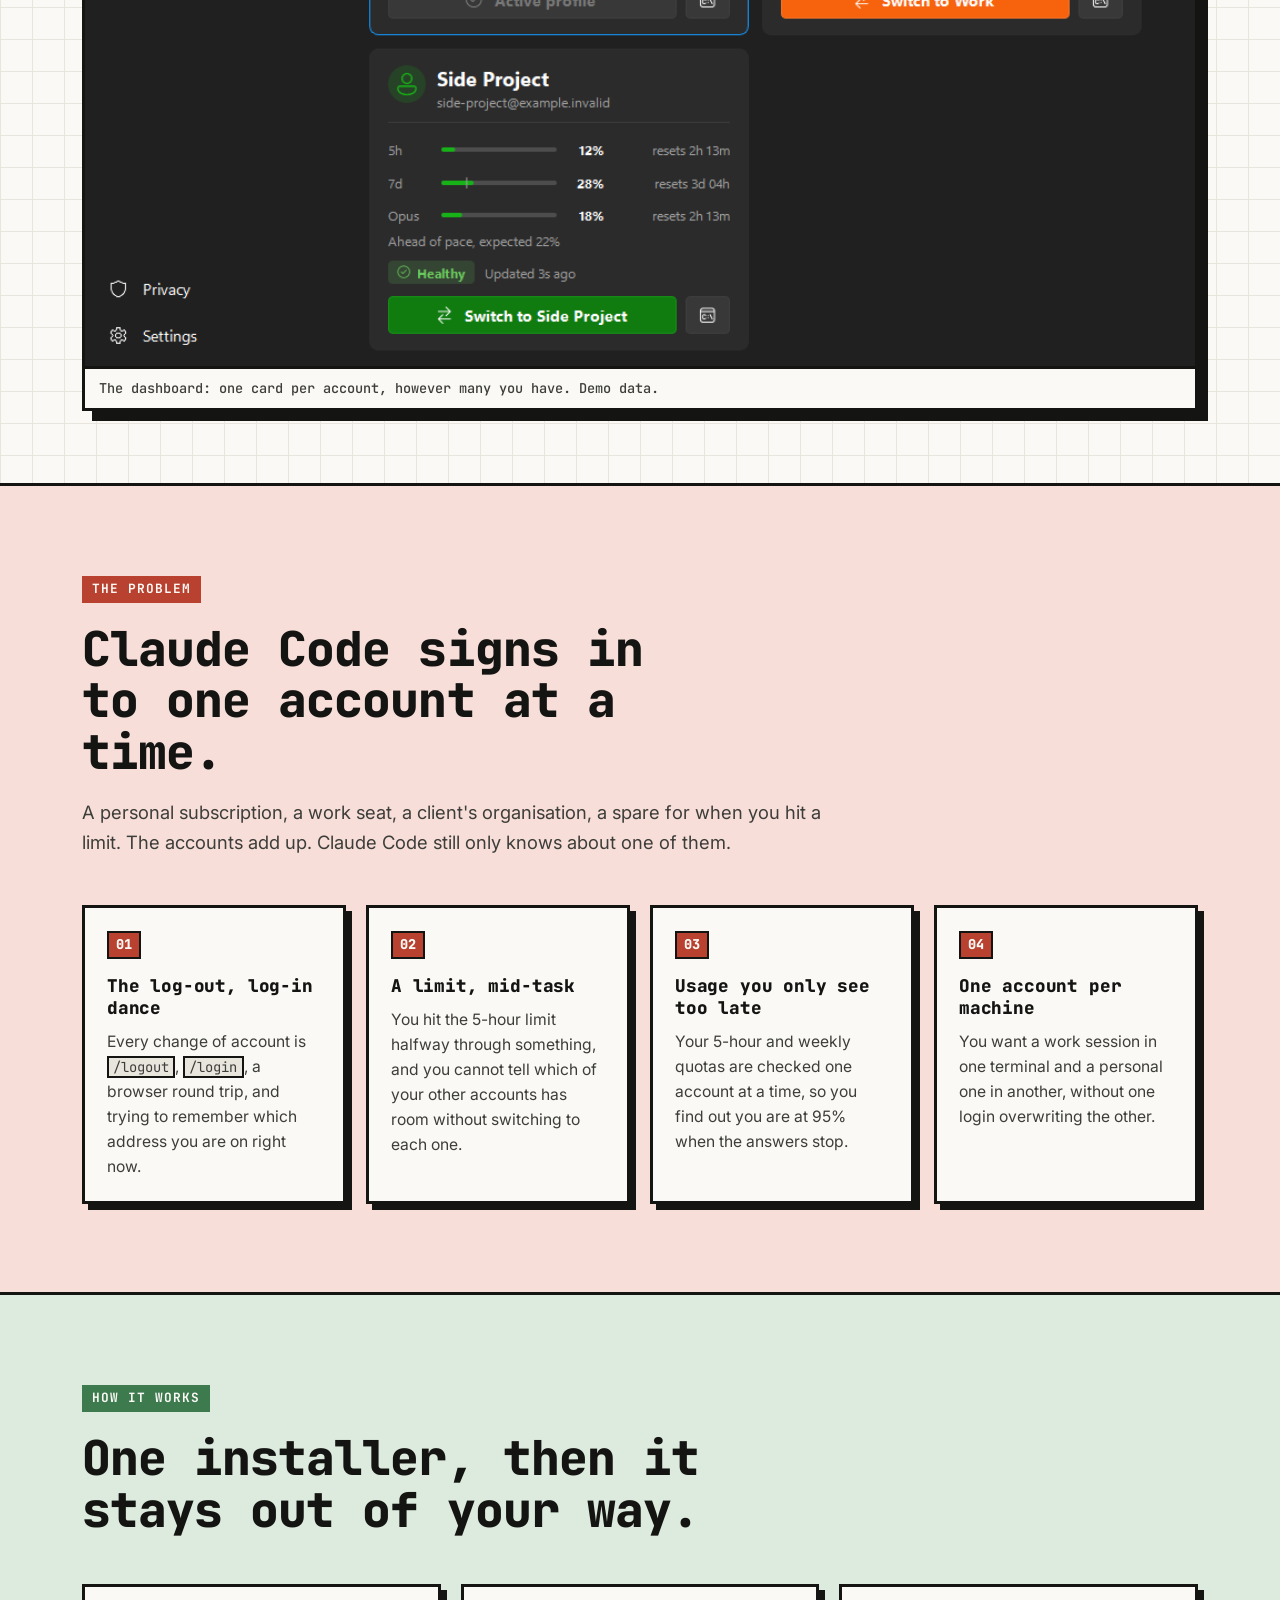
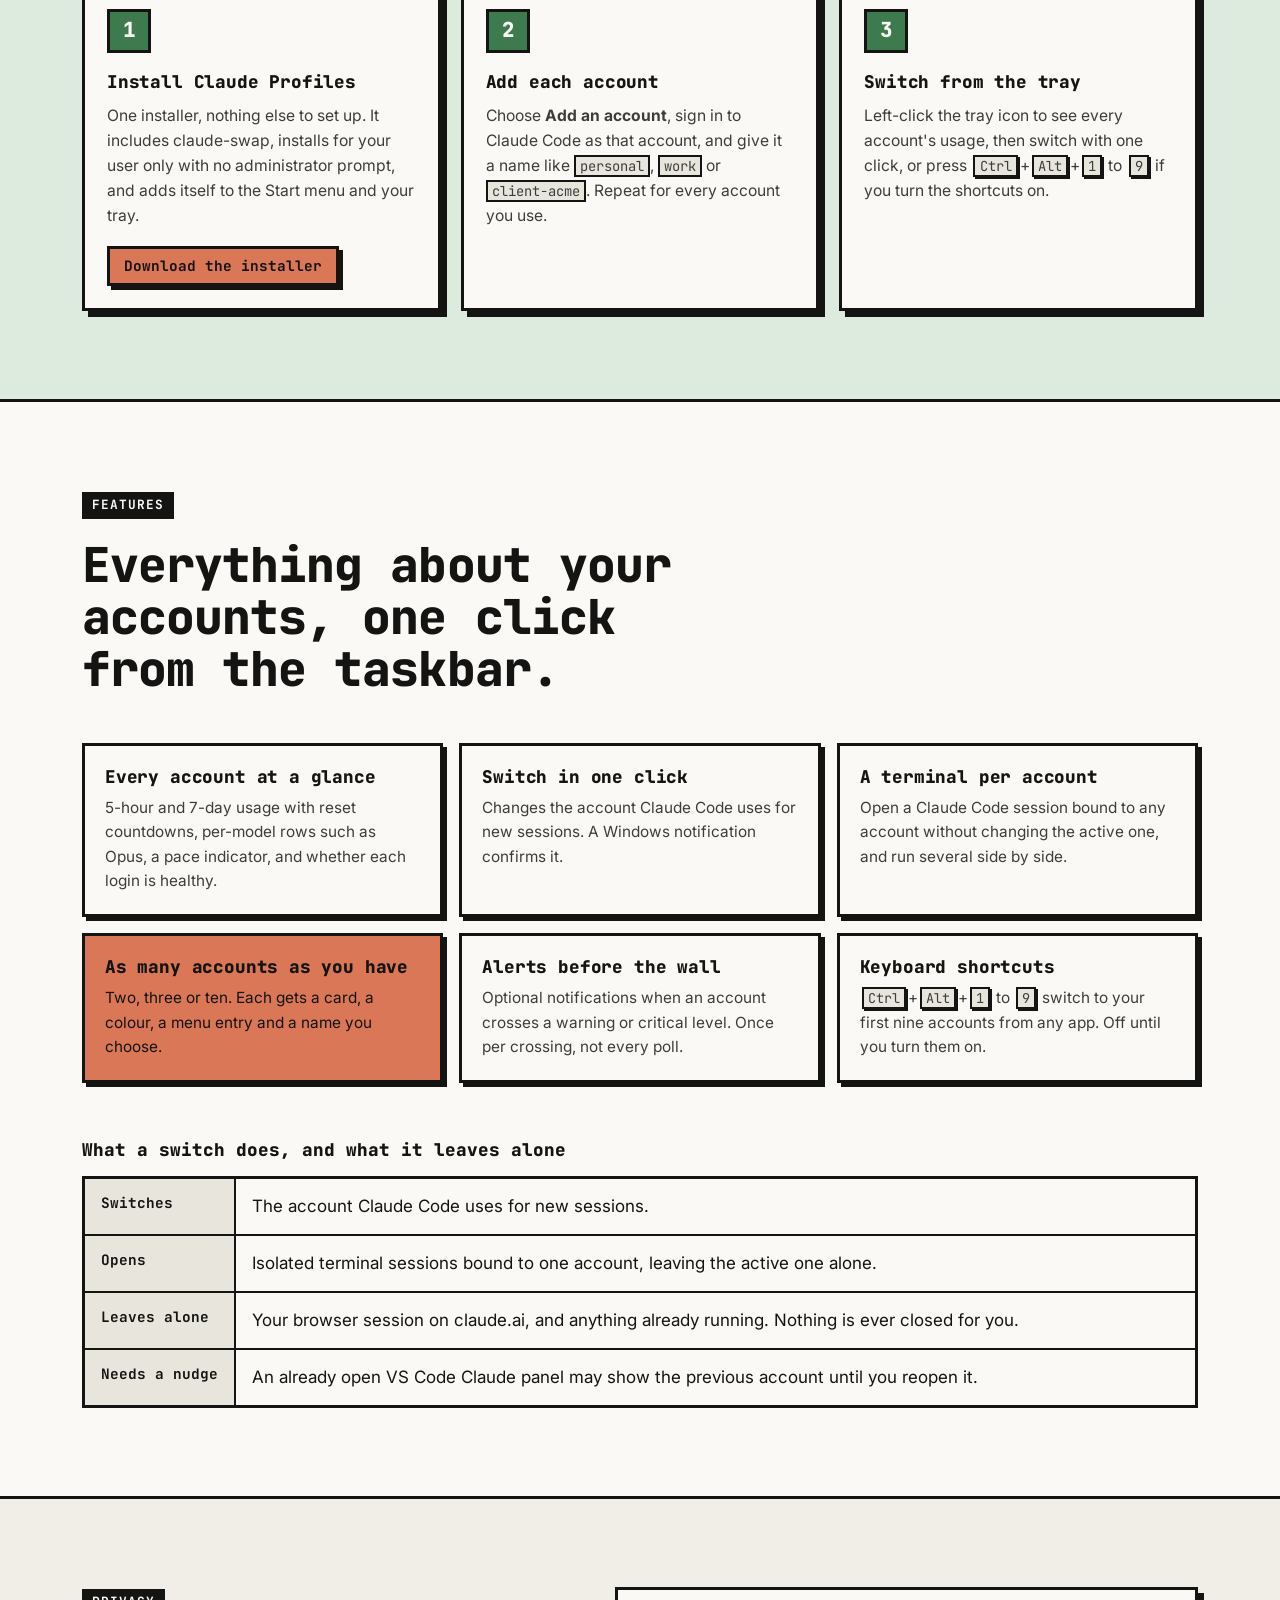
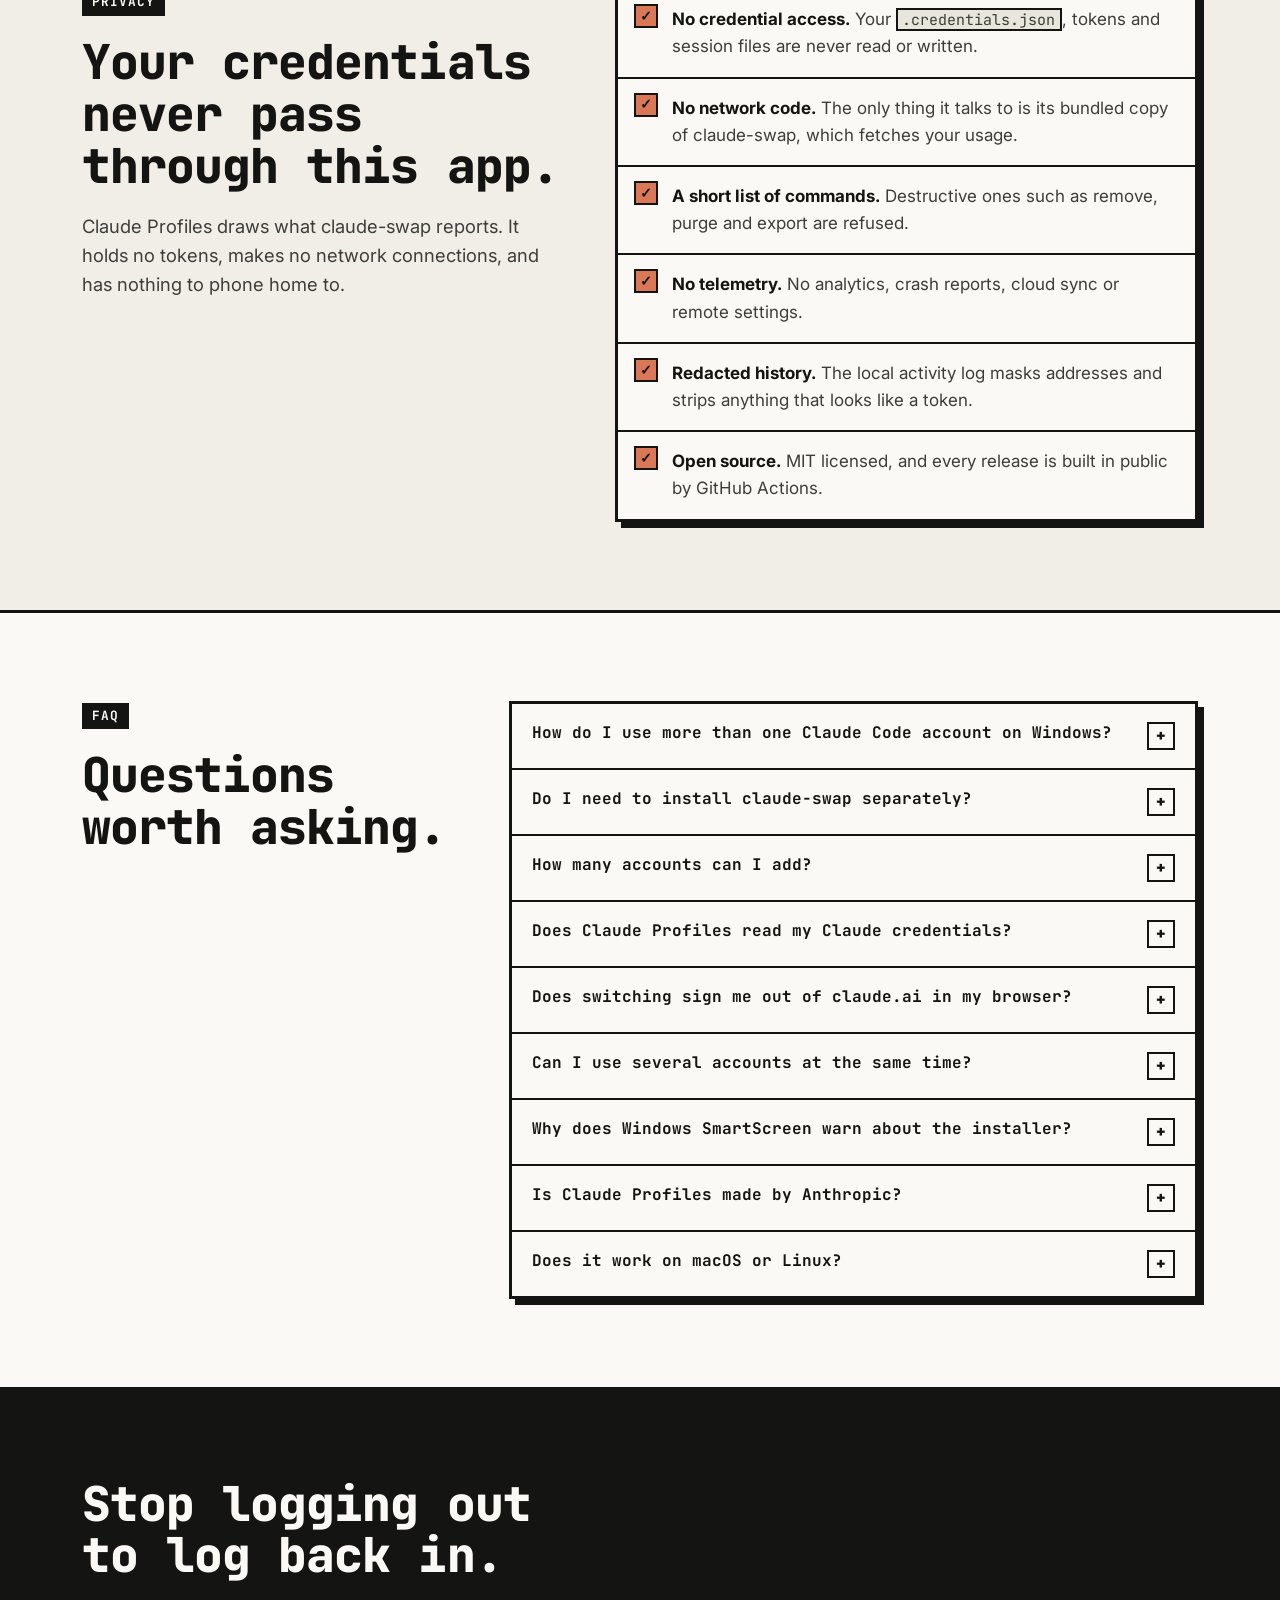
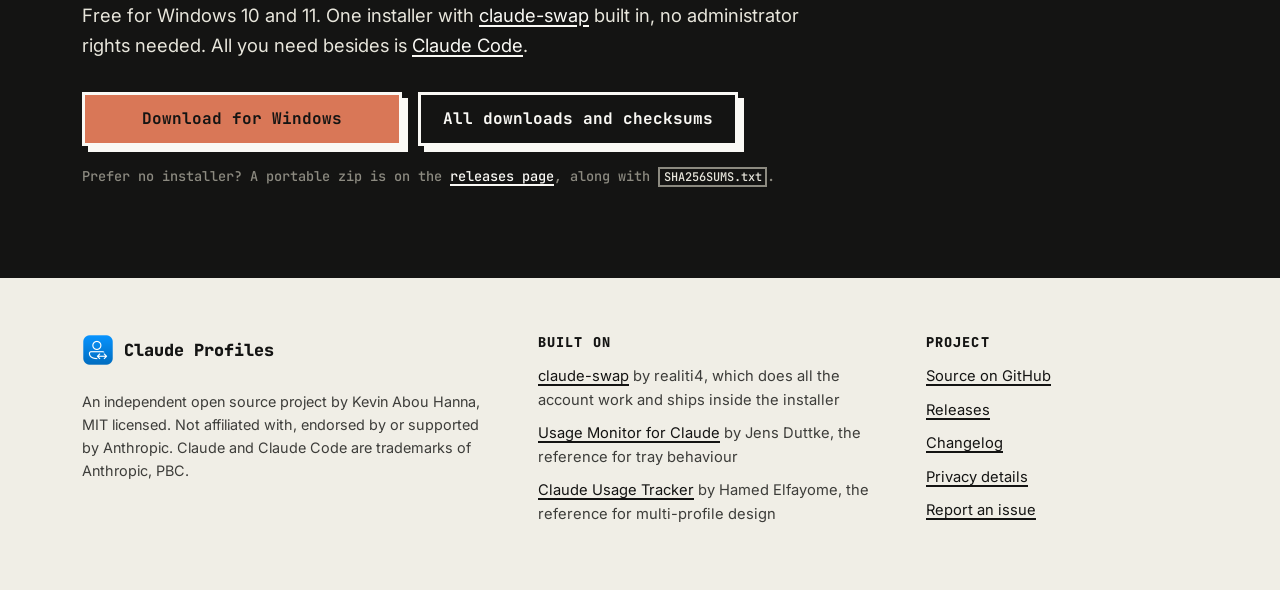
==== commit 4027ee2f: "Site: real tray screenshot, borderless logo, smooth nav scrolling - The hero's mock terminal is repl" ====
--- a/site/index.html
+++ b/site/index.html
@@ -51,8 +51,8 @@
   "inLanguage": "en",
   "image": "https://kevinabouhanna.github.io/claude-profiles-windows/assets/logo-256.png",
   "screenshot": [
-    "https://kevinabouhanna.github.io/claude-profiles-windows/assets/shots/dashboard.png",
-    "https://kevinabouhanna.github.io/claude-profiles-windows/assets/shots/flyout.png"
+    "https://kevinabouhanna.github.io/claude-profiles-windows/assets/shots/tray.png",
+    "https://kevinabouhanna.github.io/claude-profiles-windows/assets/shots/dashboard.png"
   ],
   "featureList": [
     "Shows every Claude Code account's 5-hour and 7-day usage at once",
@@ -157,17 +157,10 @@
       <p class="meta"><span data-version>Latest release</span> · Windows 10 and 11 · MIT · one installer, <a href="https://github.com/realiti4/claude-swap">claude-swap</a> included</p>
     </div>
 
-    <div class="terminal" aria-label="Example output of cswap list, showing three accounts">
-      <div class="terminal__bar"><span></span><span></span><span></span><b>cswap list</b></div>
-<pre class="terminal__body"><span class="t-dim">&gt;</span> cswap list
-  <span class="t-dim">#  alias          5h    7d</span>
-  1  personal       42%   63%  <span class="t-accent">■ active</span>
-  2  work           <span class="t-warn">74%</span>   51%
-  3  side-project   12%   28%
-  4  client-acme    <span class="t-warn">91%</span>   66%
-
-<span class="t-dim">&gt;</span> <span class="t-accent">same thing, one click away ↓</span></pre>
-    </div>
+    <figure class="tray-shot">
+      <img src="assets/shots/tray.png" width="448" height="978" alt="The Claude Profiles icon in the Windows 11 taskbar, with its flyout open above it listing three accounts, Personal, Work and Side Project, each with 5-hour, 7-day and Opus usage bars">
+      <figcaption>The real tray icon and flyout on Windows 11. Demo data.</figcaption>
+    </figure>
   </div>
 
   <div class="wrap">
@@ -245,11 +238,6 @@
     <h2>Everything about your accounts, one click from the taskbar.</h2>
 
     <div class="feature-split">
-      <figure class="shot shot--narrow">
-        <img src="assets/shots/flyout.png" width="440" height="896" alt="The tray flyout listing Personal, Work and Side Project with usage bars and a switch button on each" loading="lazy">
-        <figcaption>Left-click the tray icon. Demo data.</figcaption>
-      </figure>
-
       <ul class="features">
         <li class="feature">
           <h3>Every account at a glance</h3>
@@ -402,6 +390,38 @@
 </footer>
 
 <script>
+// Glide to in-page sections. CSS scroll-behavior is skipped by browsers that
+// report reduced motion, which made the nav jump; this is a short, eased
+// scroll that behaves the same everywhere. The sticky nav is allowed for.
+(function () {
+  var nav = document.querySelector(".nav");
+  function ease(t) { return t < 0.5 ? 4 * t * t * t : 1 - Math.pow(-2 * t + 2, 3) / 2; }
+  document.addEventListener("click", function (event) {
+    var link = event.target.closest('a[href^="#"]');
+    if (!link || event.defaultPrevented || event.button !== 0 || event.metaKey || event.ctrlKey) return;
+    var id = link.getAttribute("href").slice(1);
+    var target = id ? document.getElementById(id) : document.body;
+    if (!target) return;
+    event.preventDefault();
+    var offset = id && id !== "top" ? nav.offsetHeight + 16 : 0;
+    var from = window.scrollY;
+    var to = Math.max(0, target.getBoundingClientRect().top + from - offset);
+    var duration = Math.min(900, Math.max(350, Math.abs(to - from) / 4));
+    var start = null;
+    function step(now) {
+      if (start === null) start = now;
+      var t = Math.min(1, (now - start) / duration);
+      window.scrollTo(0, from + (to - from) * ease(t));
+      if (t < 1) requestAnimationFrame(step);
+      else {
+        history.pushState(null, "", "#" + id);
+        if (id && link.classList.contains("skip")) target.focus({ preventScroll: true });
+      }
+    }
+    requestAnimationFrame(step);
+  });
+})();
+
 // Show the latest version next to the download buttons. The links already
 // point at the latest release, so the page works the same if this fails.
 (function () {
--- a/site/styles.css
+++ b/site/styles.css
@@ -46,7 +46,6 @@
 *::after { box-sizing: border-box; }
 
 html { scroll-behavior: smooth; scroll-padding-top: 88px; }
-@media (prefers-reduced-motion: reduce) { html { scroll-behavior: auto; } }
 
 body {
   margin: 0;
@@ -190,7 +189,6 @@
   text-decoration: none;
   color: var(--ink);
 }
-.brand img { border: var(--border-thin); }
 .nav__links {
   display: none;
   list-style: none;
@@ -249,51 +247,38 @@
 }
 .meta a { color: var(--ink-2); }
 
-.terminal {
+.tray-shot {
+  margin: 0;
+  justify-self: center;
+  width: 100%;
+  max-width: 420px;
+  border: var(--border);
+  box-shadow: var(--shadow-lg);
   background: var(--terminal);
-  color: var(--terminal-ink);
-  border: var(--border);
-  box-shadow: var(--shadow-lg);
-  min-width: 0;
-}
-.terminal__bar {
-  display: flex;
-  align-items: center;
-  gap: 8px;
-  padding: 10px 14px;
-  border-bottom: 3px solid var(--terminal-dim);
-  font: 700 0.8rem/1 var(--mono);
-  color: var(--terminal-dim);
-}
-.terminal__bar span { width: 12px; height: 12px; border: 2px solid var(--terminal-dim); }
-.terminal__bar span:first-child { background: var(--accent); border-color: var(--accent); }
-.terminal__bar b { margin-left: auto; font-weight: 700; }
-.terminal__body {
-  margin: 0;
-  padding: 18px 18px 22px;
-  font: 500 clamp(0.72rem, 1.7vw, 0.92rem)/1.75 var(--mono);
-  overflow-x: auto;
-  white-space: pre;
-}
-.t-dim { color: var(--terminal-dim); }
-.t-accent { color: var(--accent); }
-.t-warn { color: var(--yellow); }
-
-.shot {
-  margin: 64px 0 0;
-  border: var(--border);
-  box-shadow: var(--shadow-lg);
-  background: var(--ink);
-}
-.shot img { width: 100%; }
-.shot figcaption {
+}
+.tray-shot img { width: 100%; }
+.tray-shot figcaption {
   background: var(--paper);
   border-top: var(--border);
   padding: 10px 14px;
   font: 500 0.85rem/1.4 var(--mono);
   color: var(--ink-2);
 }
-.shot--narrow { margin: 0; max-width: 440px; justify-self: center; }
+
+.shot {
+  margin: 64px 0 0;
+  border: var(--border);
+  box-shadow: var(--shadow-lg);
+  background: var(--ink);
+}
+.shot img { width: 100%; }
+.shot figcaption {
+  background: var(--paper);
+  border-top: var(--border);
+  padding: 10px 14px;
+  font: 500 0.85rem/1.4 var(--mono);
+  color: var(--ink-2);
+}
 
 /* -- sections ---------------------------------------------------------- */
 
@@ -391,7 +376,7 @@
   margin-top: 48px;
   align-items: start;
 }
-@media (min-width: 980px) { .feature-split { grid-template-columns: 440px 1fr; gap: 48px; } }
+
 
 .features {
   list-style: none;
@@ -401,6 +386,7 @@
   gap: 16px;
 }
 @media (min-width: 640px) { .features { grid-template-columns: repeat(2, 1fr); } }
+@media (min-width: 1040px) { .features { grid-template-columns: repeat(3, 1fr); } }
 .feature {
   border: var(--border);
   background: var(--paper);
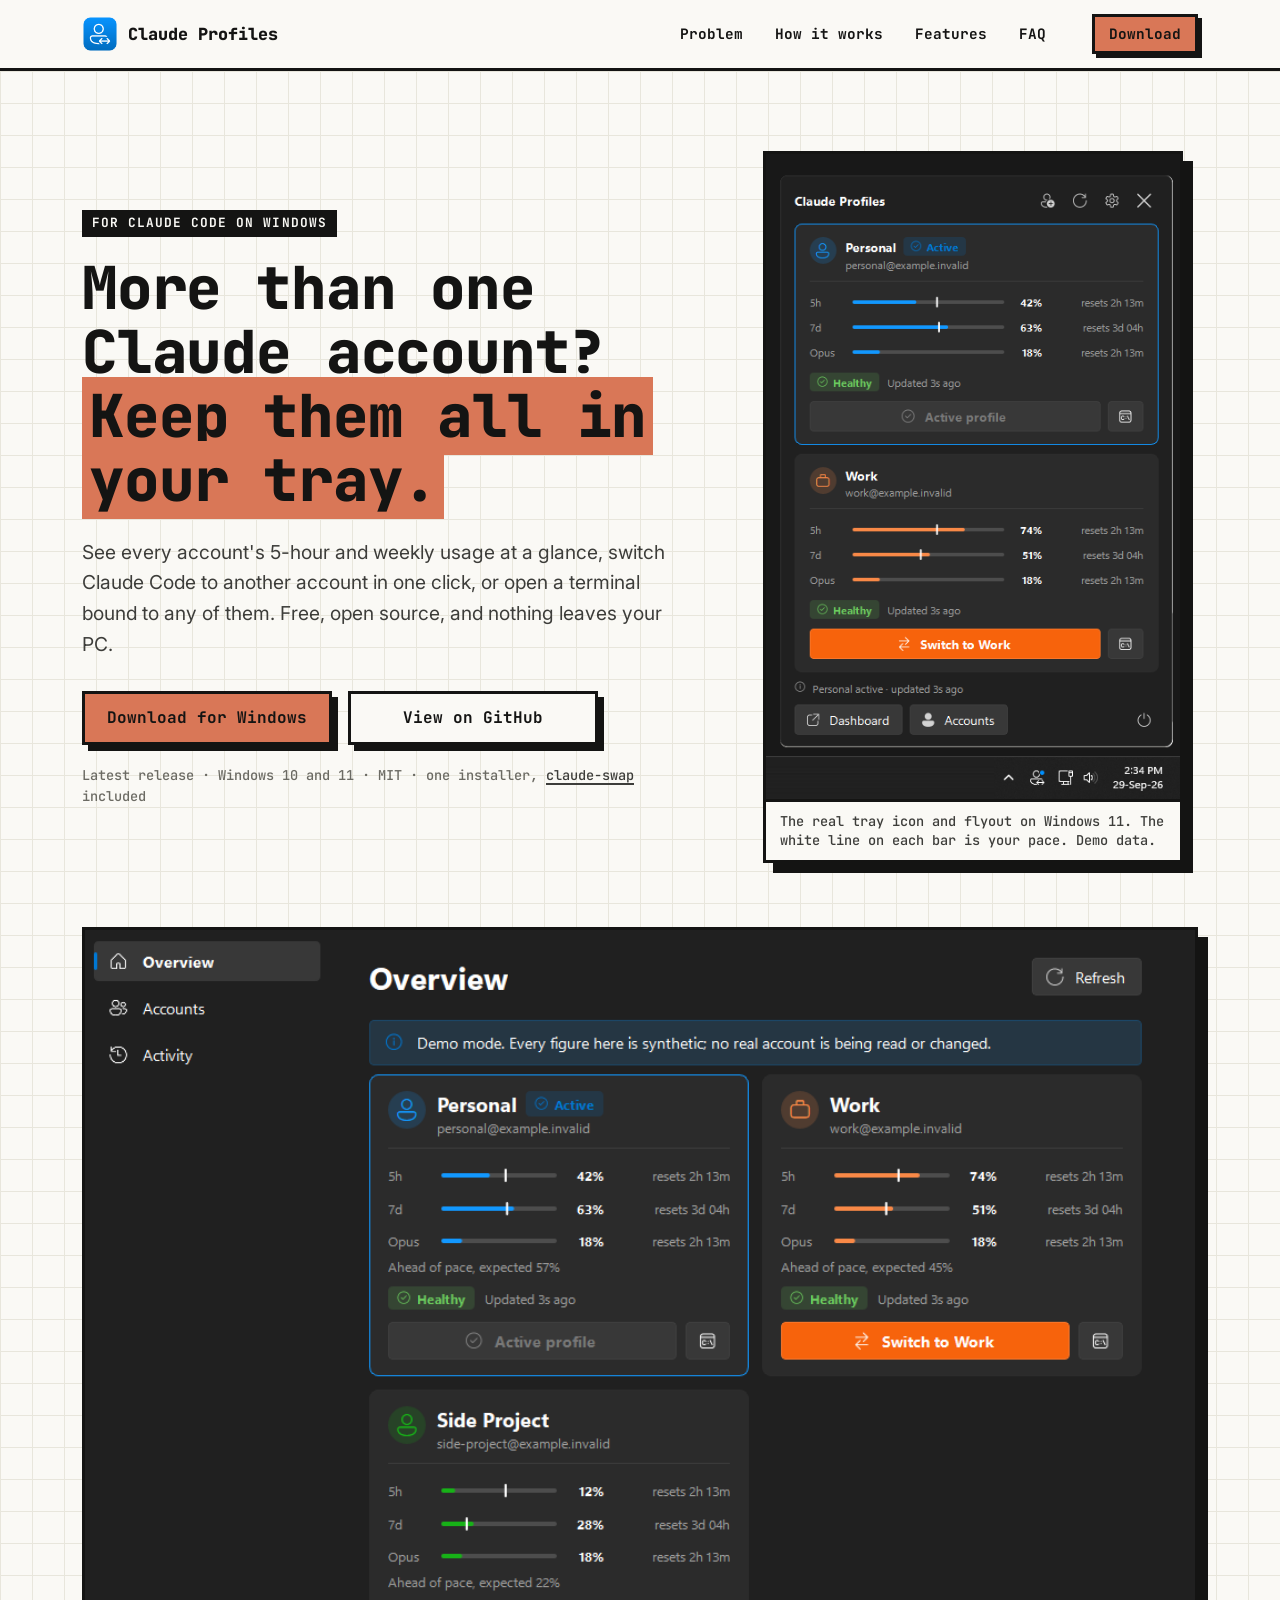
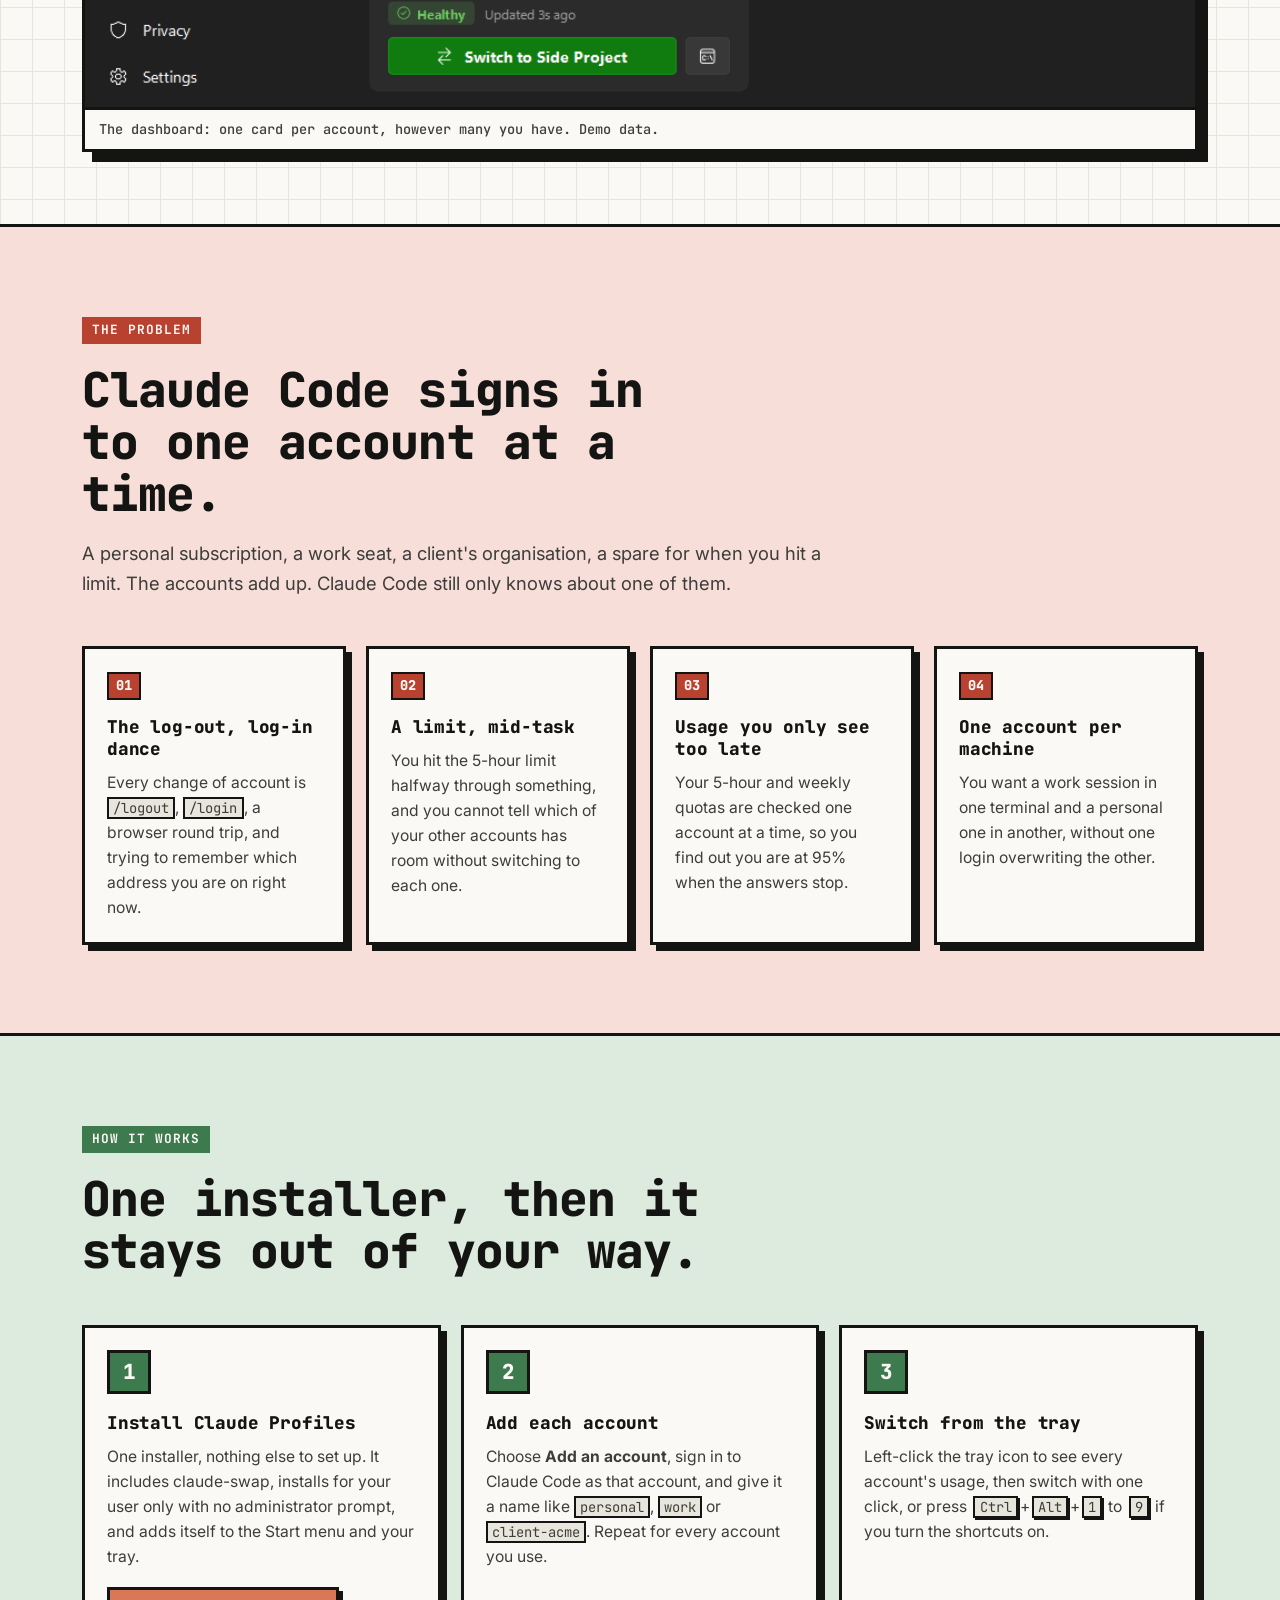
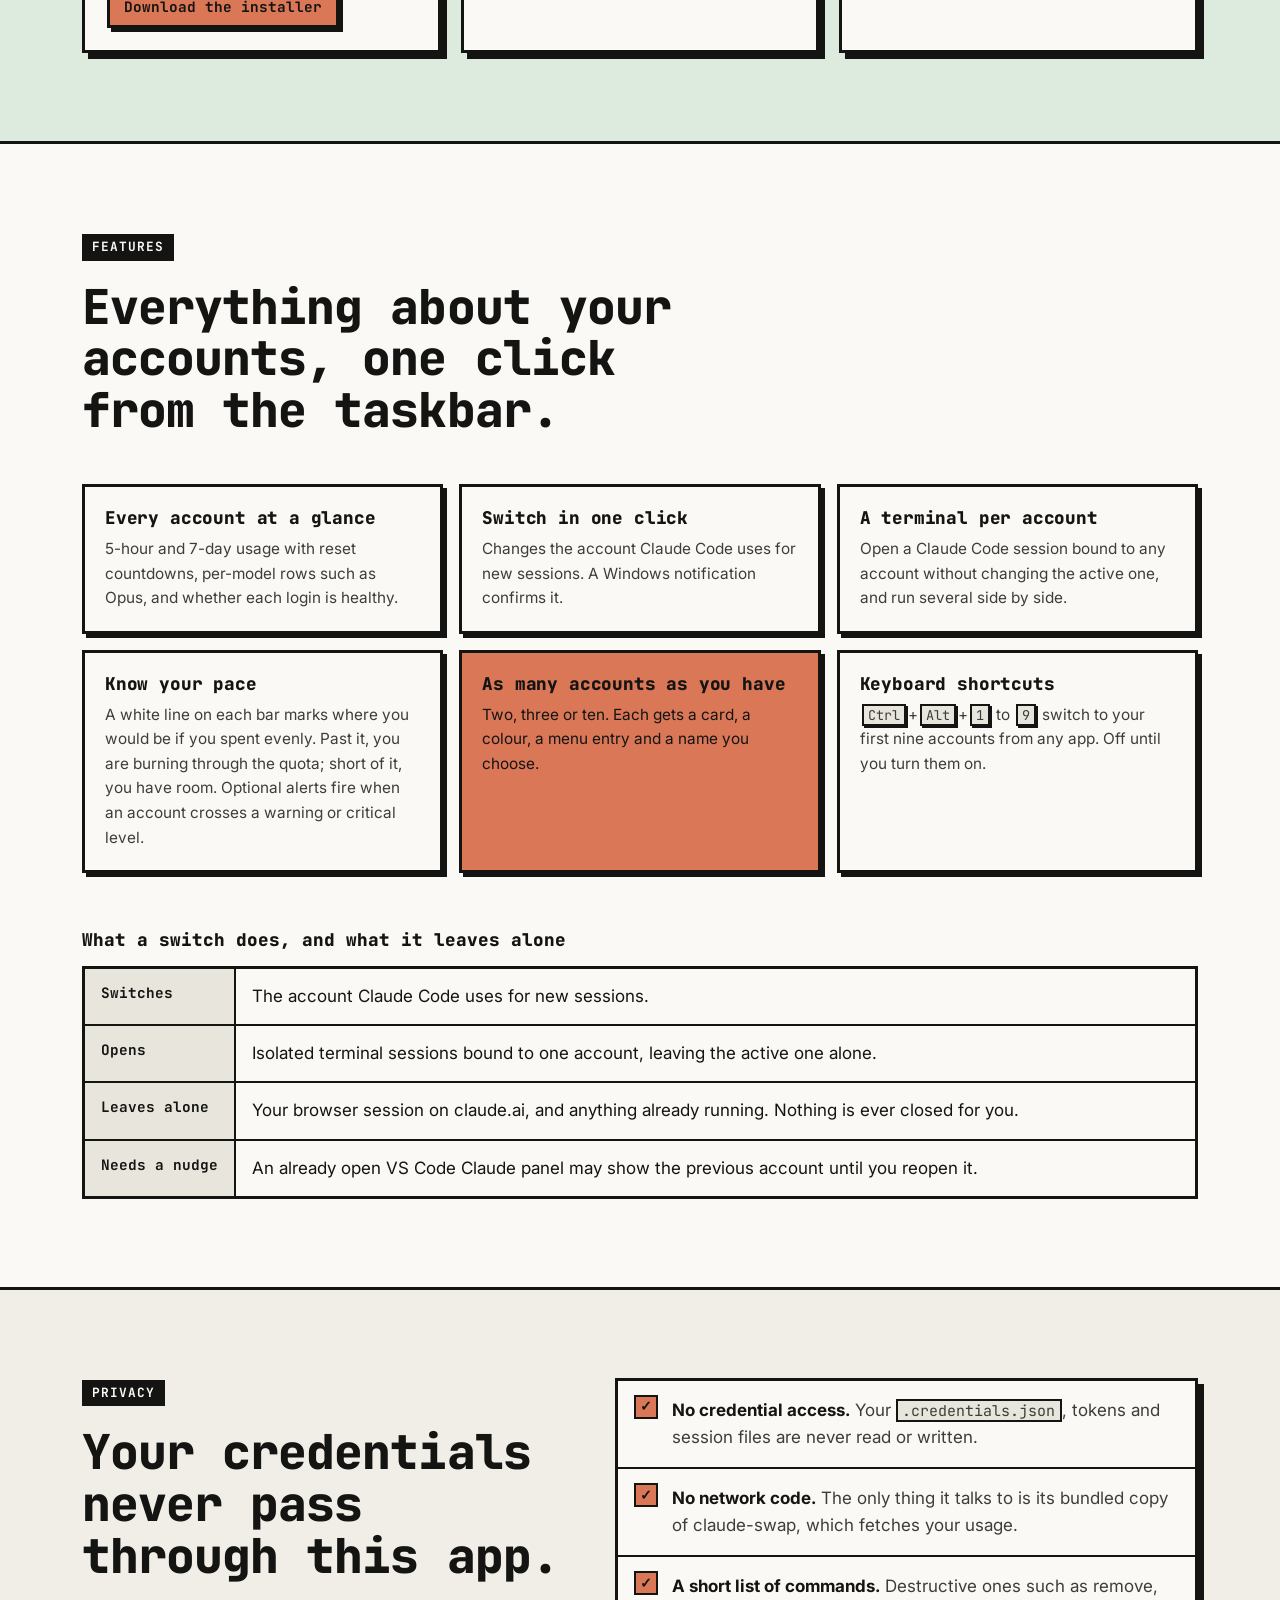
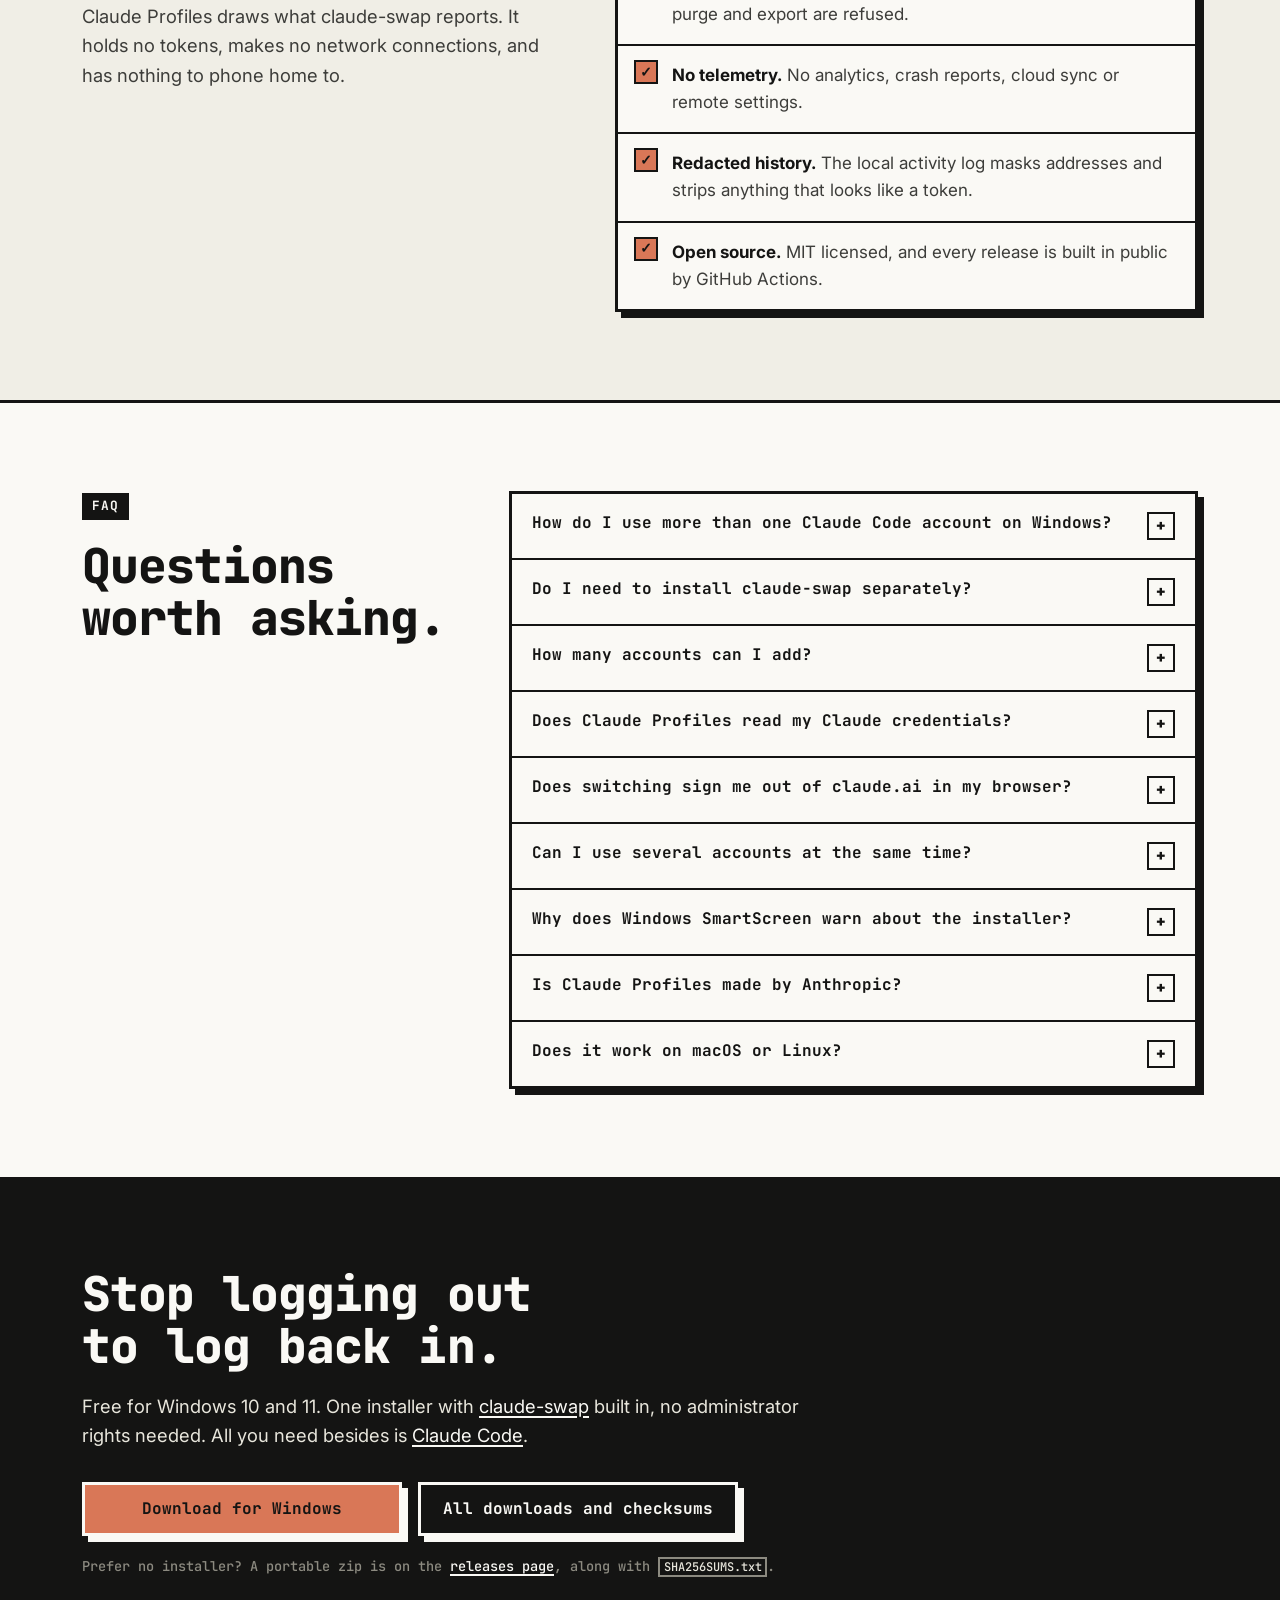
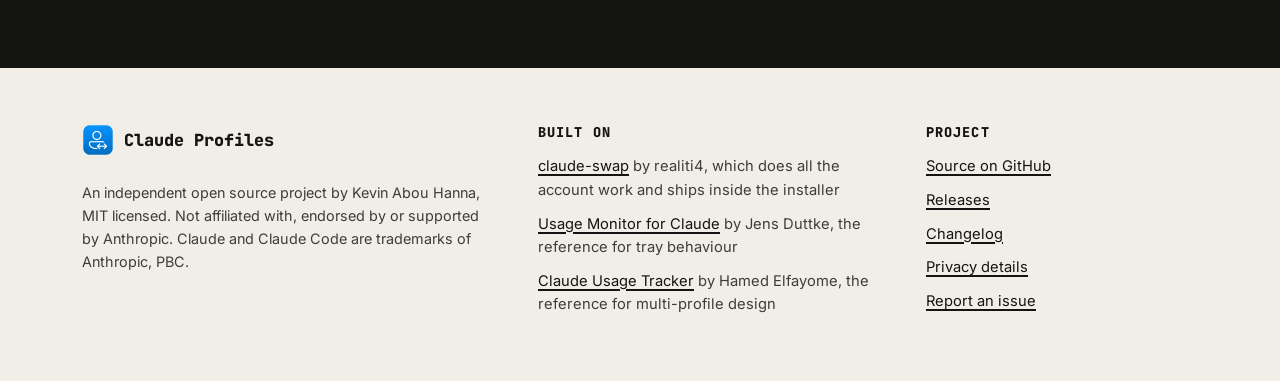
==== commit a343871f: "Site: pace-marker screenshots, and buttons that press into their shadow - The hero is a fresh real c" ====
--- a/site/index.html
+++ b/site/index.html
@@ -32,7 +32,7 @@
 <link rel="preconnect" href="https://fonts.googleapis.com">
 <link rel="preconnect" href="https://fonts.gstatic.com" crossorigin>
 <link href="https://fonts.googleapis.com/css2?family=Inter:wght@400;500;600;700&family=JetBrains+Mono:wght@500;700;800&display=swap" rel="stylesheet">
-<link rel="stylesheet" href="styles.css">
+<link rel="stylesheet" href="styles.css?v=5a819599">
 
 <script type="application/ld+json">
 {
@@ -158,14 +158,14 @@
     </div>
 
     <figure class="tray-shot">
-      <img src="assets/shots/tray.png" width="448" height="978" alt="The Claude Profiles icon in the Windows 11 taskbar, with its flyout open above it listing three accounts, Personal, Work and Side Project, each with 5-hour, 7-day and Opus usage bars">
-      <figcaption>The real tray icon and flyout on Windows 11. Demo data.</figcaption>
+      <img src="assets/shots/tray.png" width="464" height="723" alt="The Claude Profiles icon in the Windows 11 taskbar, with its flyout open above it showing a Personal and a Work account. Each has 5-hour and 7-day usage bars with a white pace marker: Personal's 5-hour usage sits short of its marker, Work's runs past it.">
+      <figcaption>The real tray icon and flyout on Windows 11. The white line on each bar is your pace. Demo data.</figcaption>
     </figure>
   </div>
 
   <div class="wrap">
     <figure class="shot">
-      <img src="assets/shots/dashboard.png" width="1000" height="700" alt="The Claude Profiles dashboard with three accounts, Personal, Work and Side Project, each showing 5-hour, 7-day and Opus usage bars with a switch button">
+      <img src="assets/shots/dashboard.png" width="1000" height="700" alt="The Claude Profiles dashboard with three accounts, Personal, Work and Side Project, each showing 5-hour, 7-day and Opus usage bars with white pace markers and a switch button">
       <figcaption>The dashboard: one card per account, however many you have. Demo data.</figcaption>
     </figure>
   </div>
@@ -241,7 +241,7 @@
       <ul class="features">
         <li class="feature">
           <h3>Every account at a glance</h3>
-          <p>5-hour and 7-day usage with reset countdowns, per-model rows such as Opus, a pace indicator, and whether each login is healthy.</p>
+          <p>5-hour and 7-day usage with reset countdowns, per-model rows such as Opus, and whether each login is healthy.</p>
         </li>
         <li class="feature">
           <h3>Switch in one click</h3>
@@ -251,13 +251,13 @@
           <h3>A terminal per account</h3>
           <p>Open a Claude Code session bound to any account without changing the active one, and run several side by side.</p>
         </li>
+        <li class="feature">
+          <h3>Know your pace</h3>
+          <p>A white line on each bar marks where you would be if you spent evenly. Past it, you are burning through the quota; short of it, you have room. Optional alerts fire when an account crosses a warning or critical level.</p>
+        </li>
         <li class="feature feature--accent">
           <h3>As many accounts as you have</h3>
           <p>Two, three or ten. Each gets a card, a colour, a menu entry and a name you choose.</p>
-        </li>
-        <li class="feature">
-          <h3>Alerts before the wall</h3>
-          <p>Optional notifications when an account crosses a warning or critical level. Once per crossing, not every poll.</p>
         </li>
         <li class="feature">
           <h3>Keyboard shortcuts</h3>
@@ -395,6 +395,10 @@
 // scroll that behaves the same everywhere. The sticky nav is allowed for.
 (function () {
   var nav = document.querySelector(".nav");
+  // "instant" matters: the stylesheet's scroll-behavior: smooth would
+  // otherwise turn every step into a new browser animation that cancels the
+  // last, so the page would stutter or not move at all.
+  function jump(y) { window.scrollTo({ top: y, behavior: "instant" }); }
   function ease(t) { return t < 0.5 ? 4 * t * t * t : 1 - Math.pow(-2 * t + 2, 3) / 2; }
   document.addEventListener("click", function (event) {
     var link = event.target.closest('a[href^="#"]');
@@ -408,15 +412,18 @@
     var to = Math.max(0, target.getBoundingClientRect().top + from - offset);
     var duration = Math.min(900, Math.max(350, Math.abs(to - from) / 4));
     var start = null;
+    function finish() {
+      history.pushState(null, "", "#" + id);
+      if (id && link.classList.contains("skip")) target.focus({ preventScroll: true });
+    }
+    // A hidden tab gets no animation frames; there is nothing to watch, so jump.
+    if (document.hidden) { jump(to); finish(); return; }
     function step(now) {
       if (start === null) start = now;
       var t = Math.min(1, (now - start) / duration);
-      window.scrollTo(0, from + (to - from) * ease(t));
+      jump(from + (to - from) * ease(t));
       if (t < 1) requestAnimationFrame(step);
-      else {
-        history.pushState(null, "", "#" + id);
-        if (id && link.classList.contains("skip")) target.focus({ preventScroll: true });
-      }
+      else finish();
     }
     requestAnimationFrame(step);
   });
--- a/site/styles.css
+++ b/site/styles.css
@@ -118,7 +118,12 @@
 
 /* -- buttons ----------------------------------------------------------- */
 
+/* Buttons sit on a hard shadow and press down into it: halfway on hover,
+   all the way (flush, shadow gone) while clicked. Each variant only sets its
+   shadow depth and colour; the movement is shared. */
 .btn {
+  --depth: 6px;
+  --shadow-colour: var(--ink);
   display: inline-flex;
   align-items: center;
   justify-content: center;
@@ -129,27 +134,34 @@
   color: var(--ink);
   background: var(--accent);
   border: var(--border);
-  box-shadow: var(--shadow);
+  box-shadow: var(--depth) var(--depth) 0 var(--shadow-colour);
   padding: 16px 22px;
-  transition: transform 80ms ease, box-shadow 80ms ease;
-}
-.btn:hover { color: var(--ink); transform: translate(-2px, -2px); box-shadow: 8px 8px 0 var(--ink); }
-.btn:active { transform: translate(6px, 6px); box-shadow: 0 0 0 var(--ink); }
-@media (prefers-reduced-motion: reduce) { .btn { transition: none; } }
+  transition: transform 120ms ease, box-shadow 120ms ease;
+}
+.btn:hover,
+.btn:focus-visible {
+  color: var(--ink);
+  transform: translate(calc(var(--depth) / 2), calc(var(--depth) / 2));
+  box-shadow: calc(var(--depth) / 2) calc(var(--depth) / 2) 0 var(--shadow-colour);
+}
+.btn:active {
+  transform: translate(var(--depth), var(--depth));
+  box-shadow: 0 0 0 var(--shadow-colour);
+  transition-duration: 60ms;
+}
 
 .btn--ghost { background: var(--paper); }
-.btn--small { padding: 10px 14px; font-size: 0.9rem; box-shadow: var(--shadow-sm); }
-.btn--small:hover { box-shadow: 6px 6px 0 var(--ink); }
-
-.btn--invert { background: var(--accent); border-color: var(--paper); box-shadow: 6px 6px 0 var(--paper); }
-.btn--invert:hover { box-shadow: 8px 8px 0 var(--paper); }
+.btn--small { --depth: 4px; padding: 10px 14px; font-size: 0.9rem; }
+
+.btn--invert { --shadow-colour: var(--paper); border-color: var(--paper); }
 .btn--ghost-invert {
+  --shadow-colour: var(--paper);
   background: var(--ink);
   color: var(--paper);
   border-color: var(--paper);
-  box-shadow: 6px 6px 0 var(--paper);
-}
-.btn--ghost-invert:hover { color: var(--paper); box-shadow: 8px 8px 0 var(--paper); }
+}
+.btn--ghost-invert:hover,
+.btn--ghost-invert:focus-visible { color: var(--paper); }
 
 /* A button pair shares one width, sized by the longer label. */
 .cta-pair {
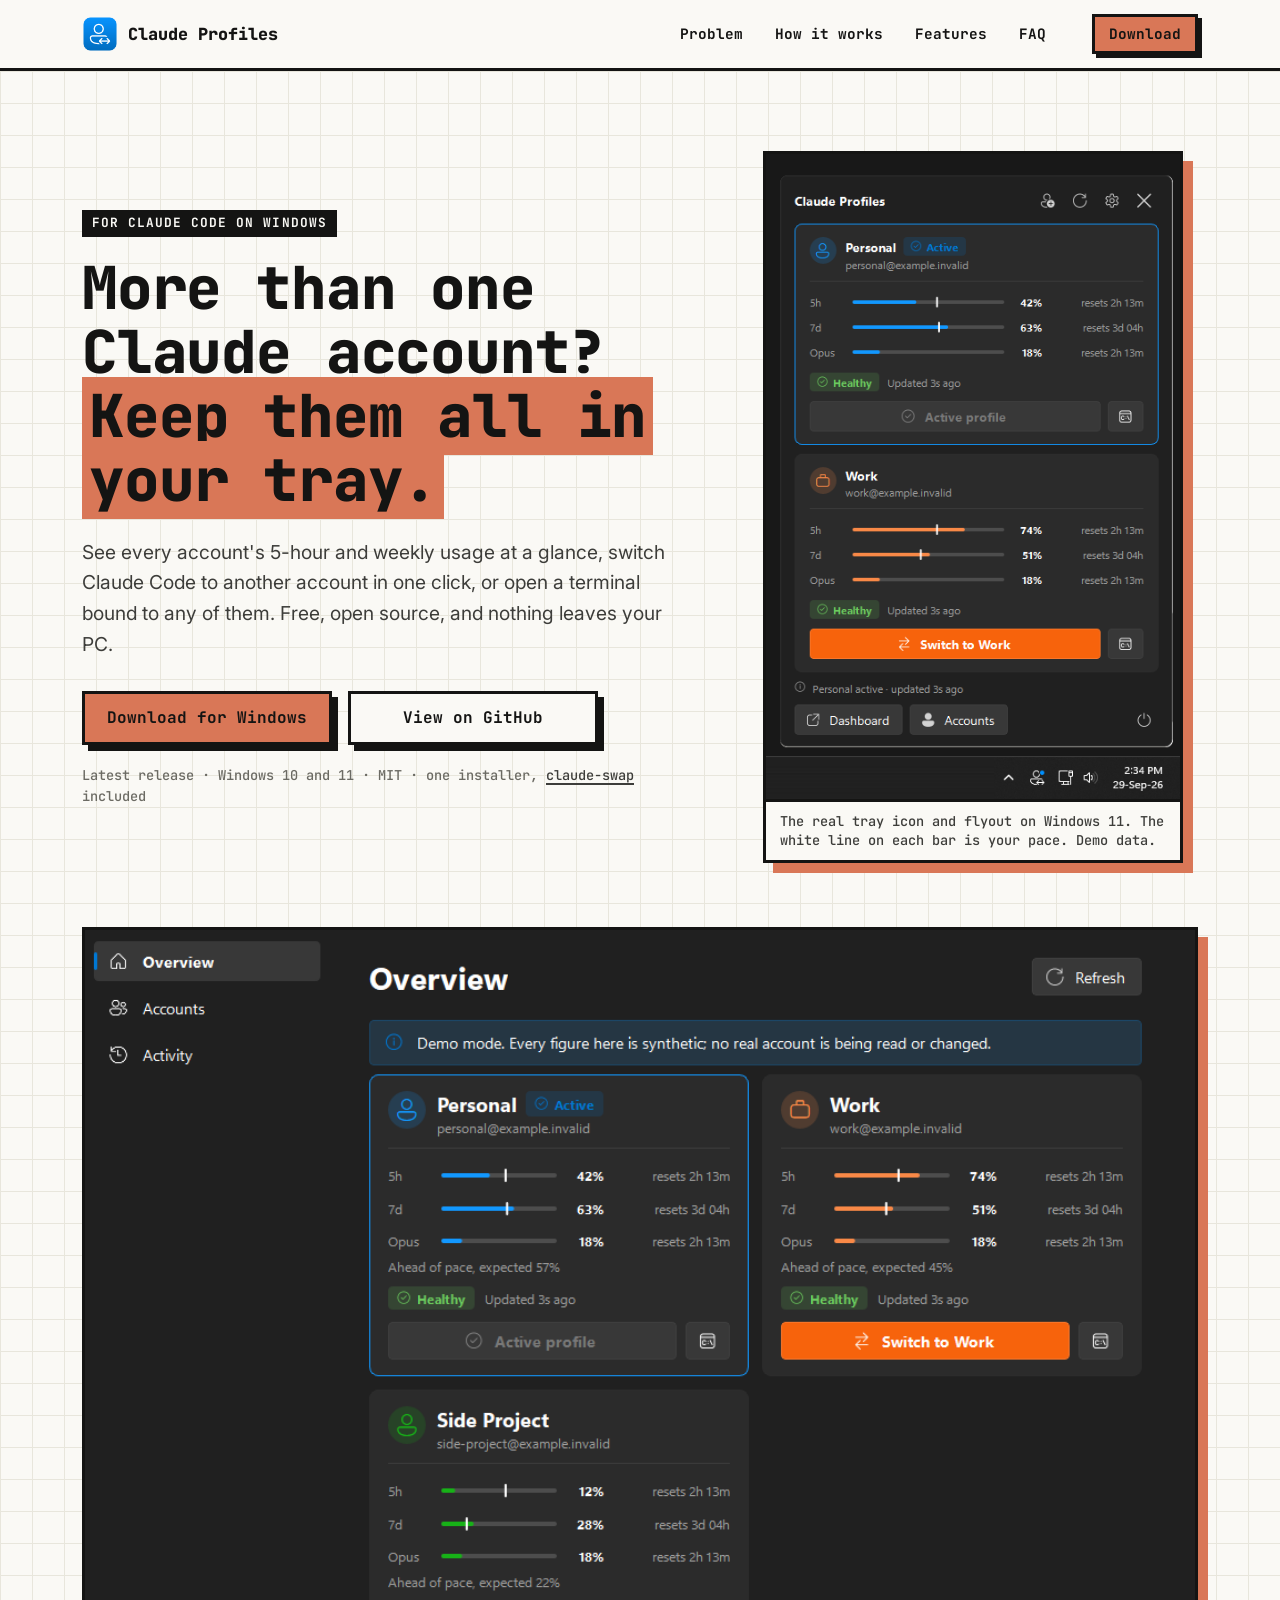
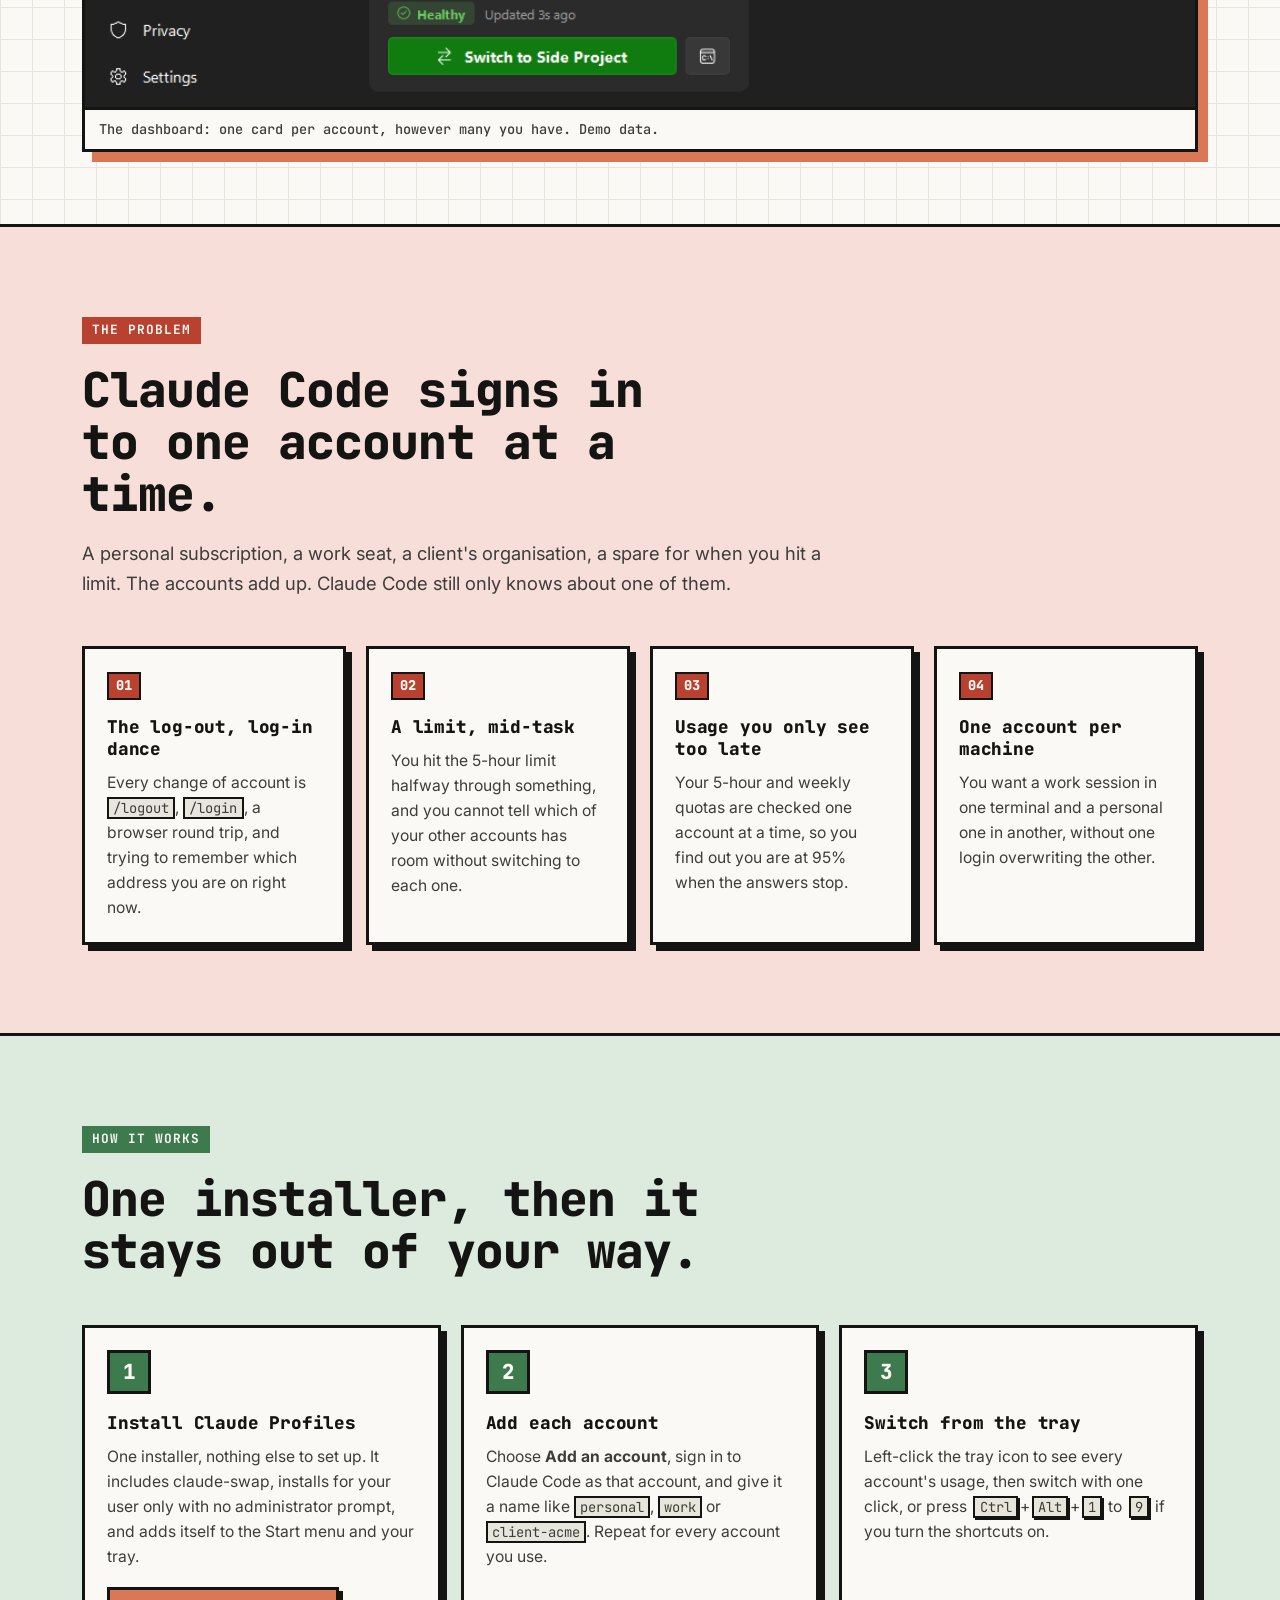
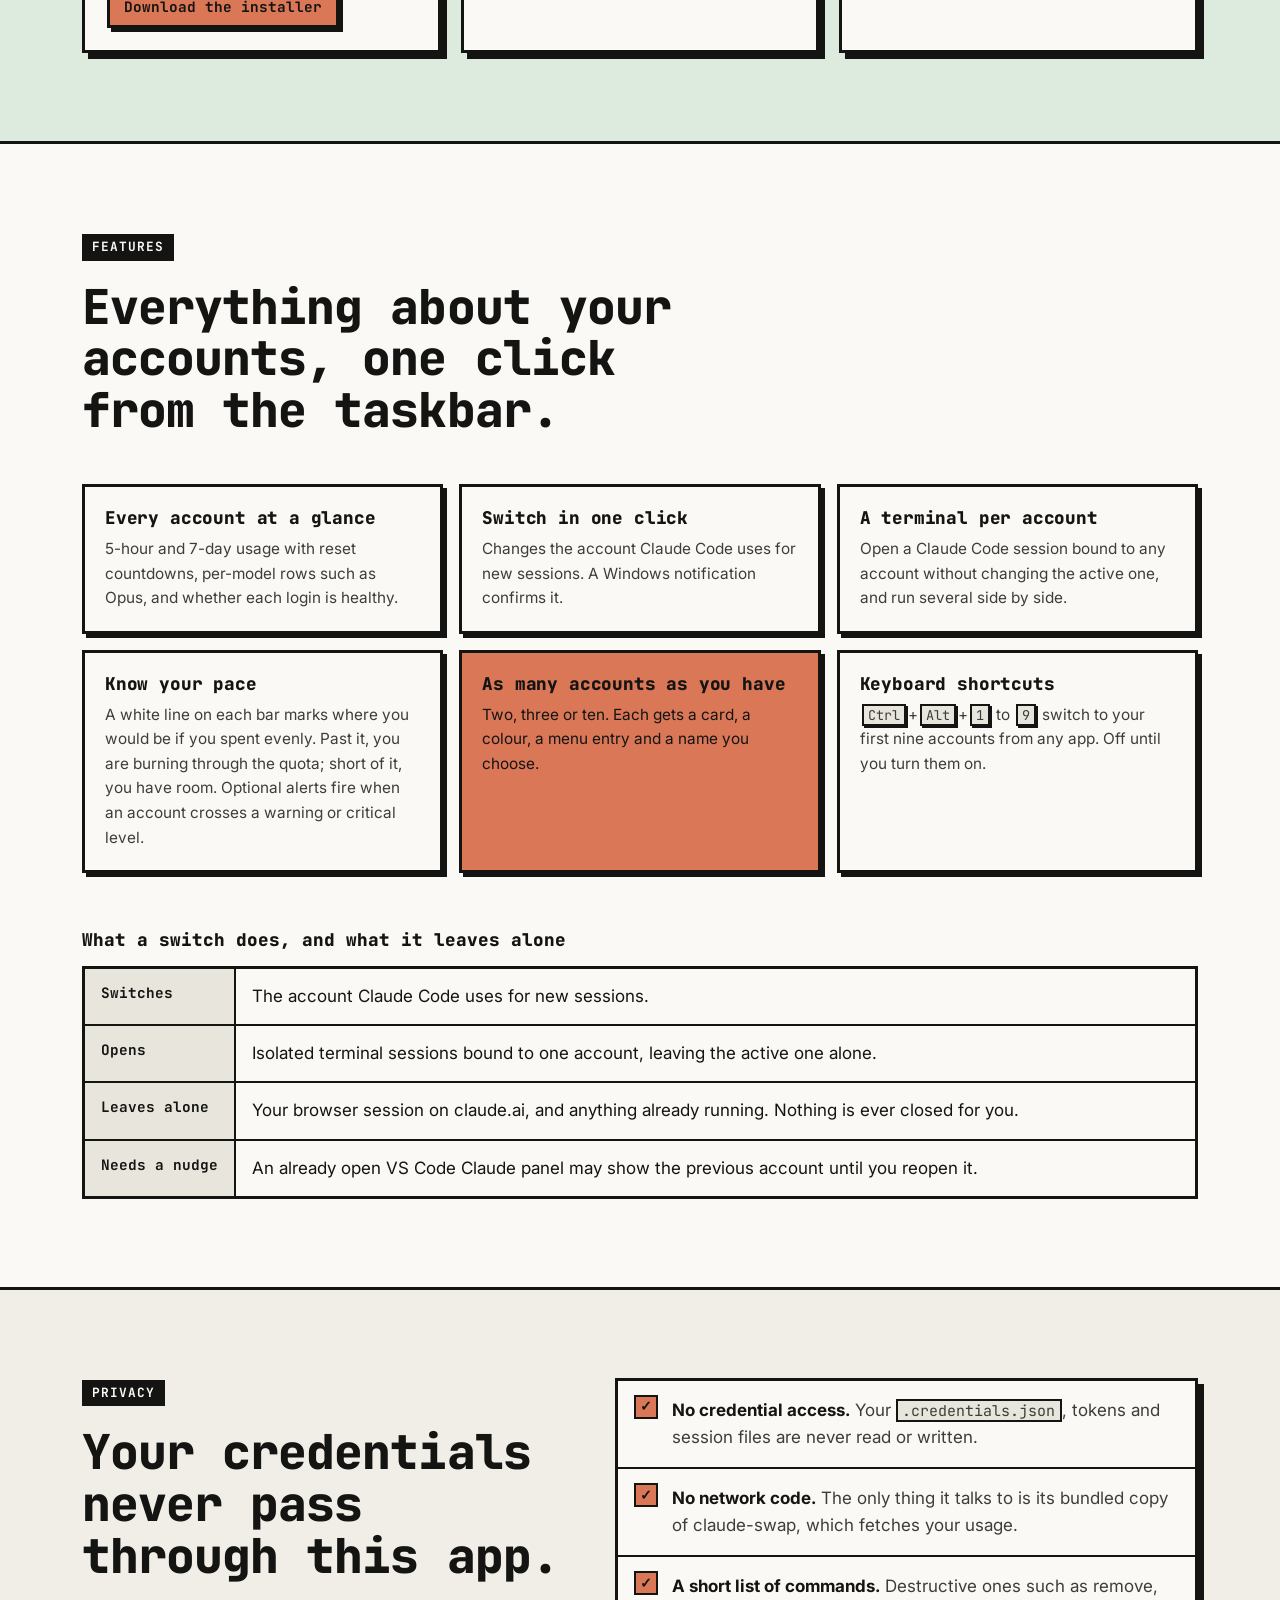
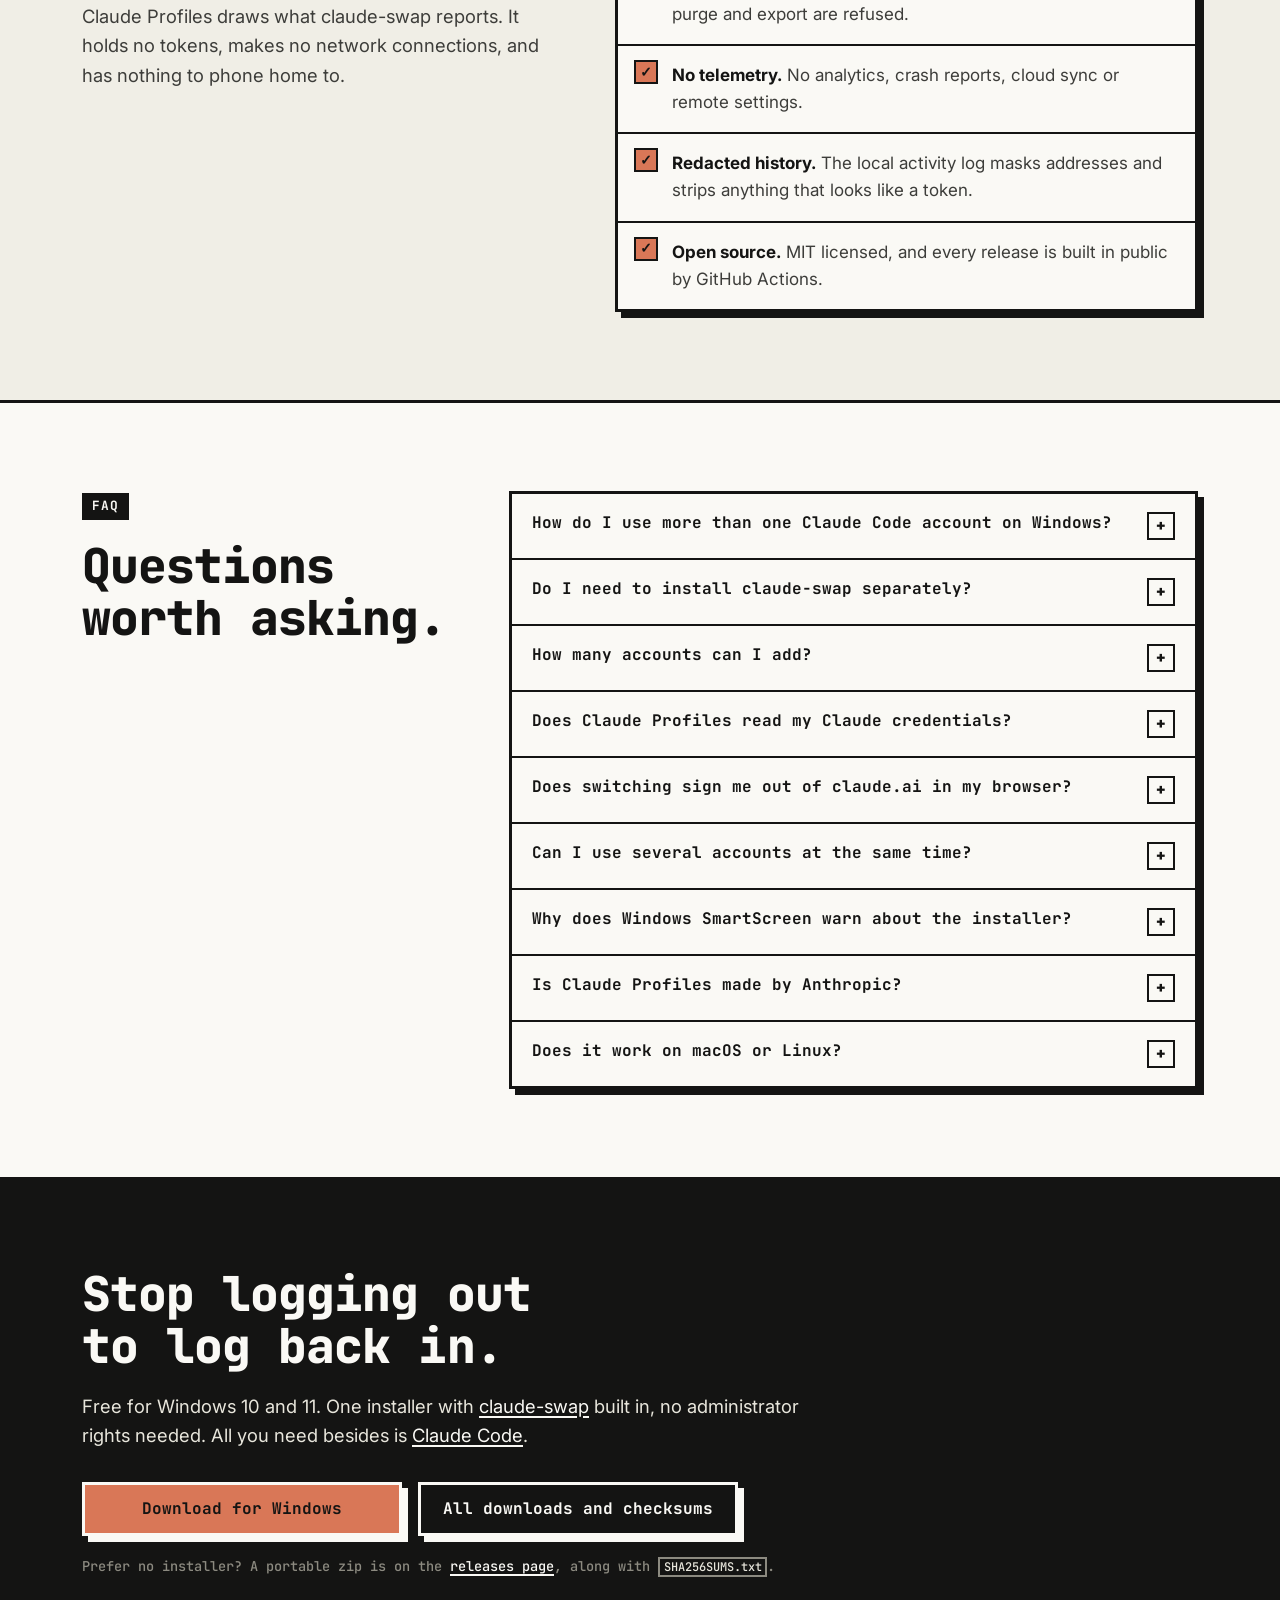
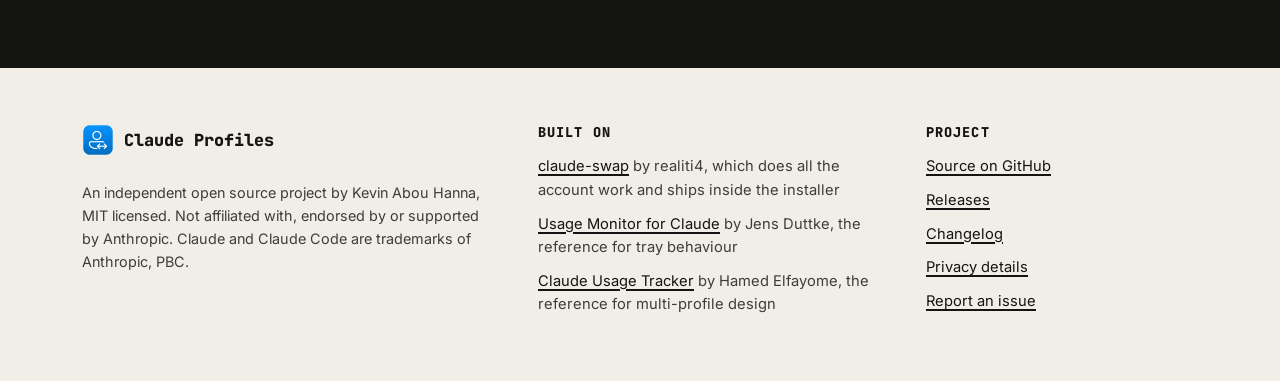
==== commit 0ccd4754: "Site: buttons press fully on hover; screenshot frames cast the accent - Hover (and keyboard focus) n" ====
--- a/site/index.html
+++ b/site/index.html
@@ -32,7 +32,7 @@
 <link rel="preconnect" href="https://fonts.googleapis.com">
 <link rel="preconnect" href="https://fonts.gstatic.com" crossorigin>
 <link href="https://fonts.googleapis.com/css2?family=Inter:wght@400;500;600;700&family=JetBrains+Mono:wght@500;700;800&display=swap" rel="stylesheet">
-<link rel="stylesheet" href="styles.css?v=5a819599">
+<link rel="stylesheet" href="styles.css?v=dc05b80e">
 
 <script type="application/ld+json">
 {
--- a/site/styles.css
+++ b/site/styles.css
@@ -33,6 +33,9 @@
   --shadow: 6px 6px 0 var(--ink);
   --shadow-sm: 4px 4px 0 var(--ink);
   --shadow-lg: 10px 10px 0 var(--ink);
+  /* Dark screenshots on a black shadow read as one blob, so their frames cast
+     the accent instead. */
+  --shadow-shot: 10px 10px 0 var(--accent);
 
   --mono: "JetBrains Mono", ui-monospace, "Cascadia Code", Consolas, monospace;
   --sans: "Inter", system-ui, -apple-system, "Segoe UI", sans-serif;
@@ -118,9 +121,9 @@
 
 /* -- buttons ----------------------------------------------------------- */
 
-/* Buttons sit on a hard shadow and press down into it: halfway on hover,
-   all the way (flush, shadow gone) while clicked. Each variant only sets its
-   shadow depth and colour; the movement is shared. */
+/* Buttons sit on a hard shadow and press down into it on hover or focus,
+   ending flush with the shadow gone so only the button's own border is left.
+   A click adds a small extra dip. Variants only set shadow depth and colour. */
 .btn {
   --depth: 6px;
   --shadow-colour: var(--ink);
@@ -141,12 +144,11 @@
 .btn:hover,
 .btn:focus-visible {
   color: var(--ink);
-  transform: translate(calc(var(--depth) / 2), calc(var(--depth) / 2));
-  box-shadow: calc(var(--depth) / 2) calc(var(--depth) / 2) 0 var(--shadow-colour);
-}
-.btn:active {
   transform: translate(var(--depth), var(--depth));
   box-shadow: 0 0 0 var(--shadow-colour);
+}
+.btn:active {
+  transform: translate(var(--depth), calc(var(--depth) + 1px));
   transition-duration: 60ms;
 }
 
@@ -265,7 +267,7 @@
   width: 100%;
   max-width: 420px;
   border: var(--border);
-  box-shadow: var(--shadow-lg);
+  box-shadow: var(--shadow-shot);
   background: var(--terminal);
 }
 .tray-shot img { width: 100%; }
@@ -280,7 +282,7 @@
 .shot {
   margin: 64px 0 0;
   border: var(--border);
-  box-shadow: var(--shadow-lg);
+  box-shadow: var(--shadow-shot);
   background: var(--ink);
 }
 .shot img { width: 100%; }
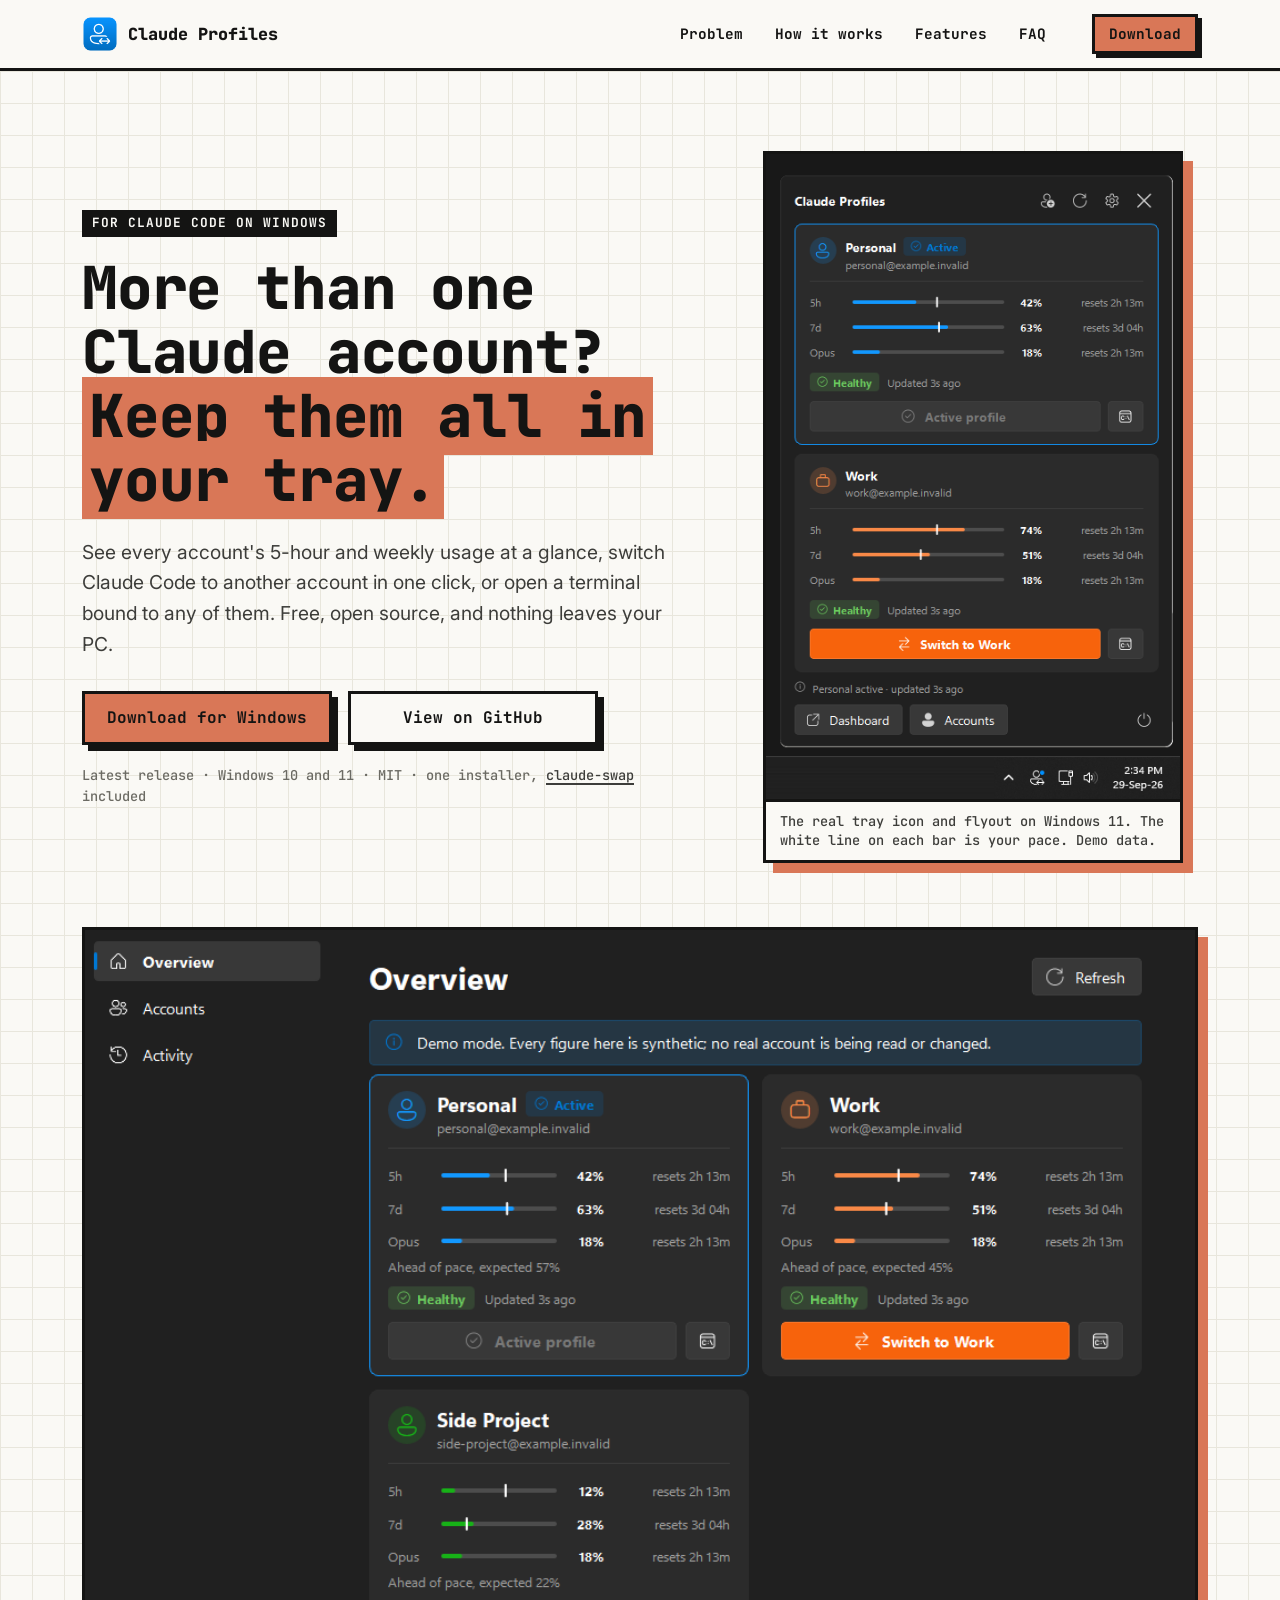
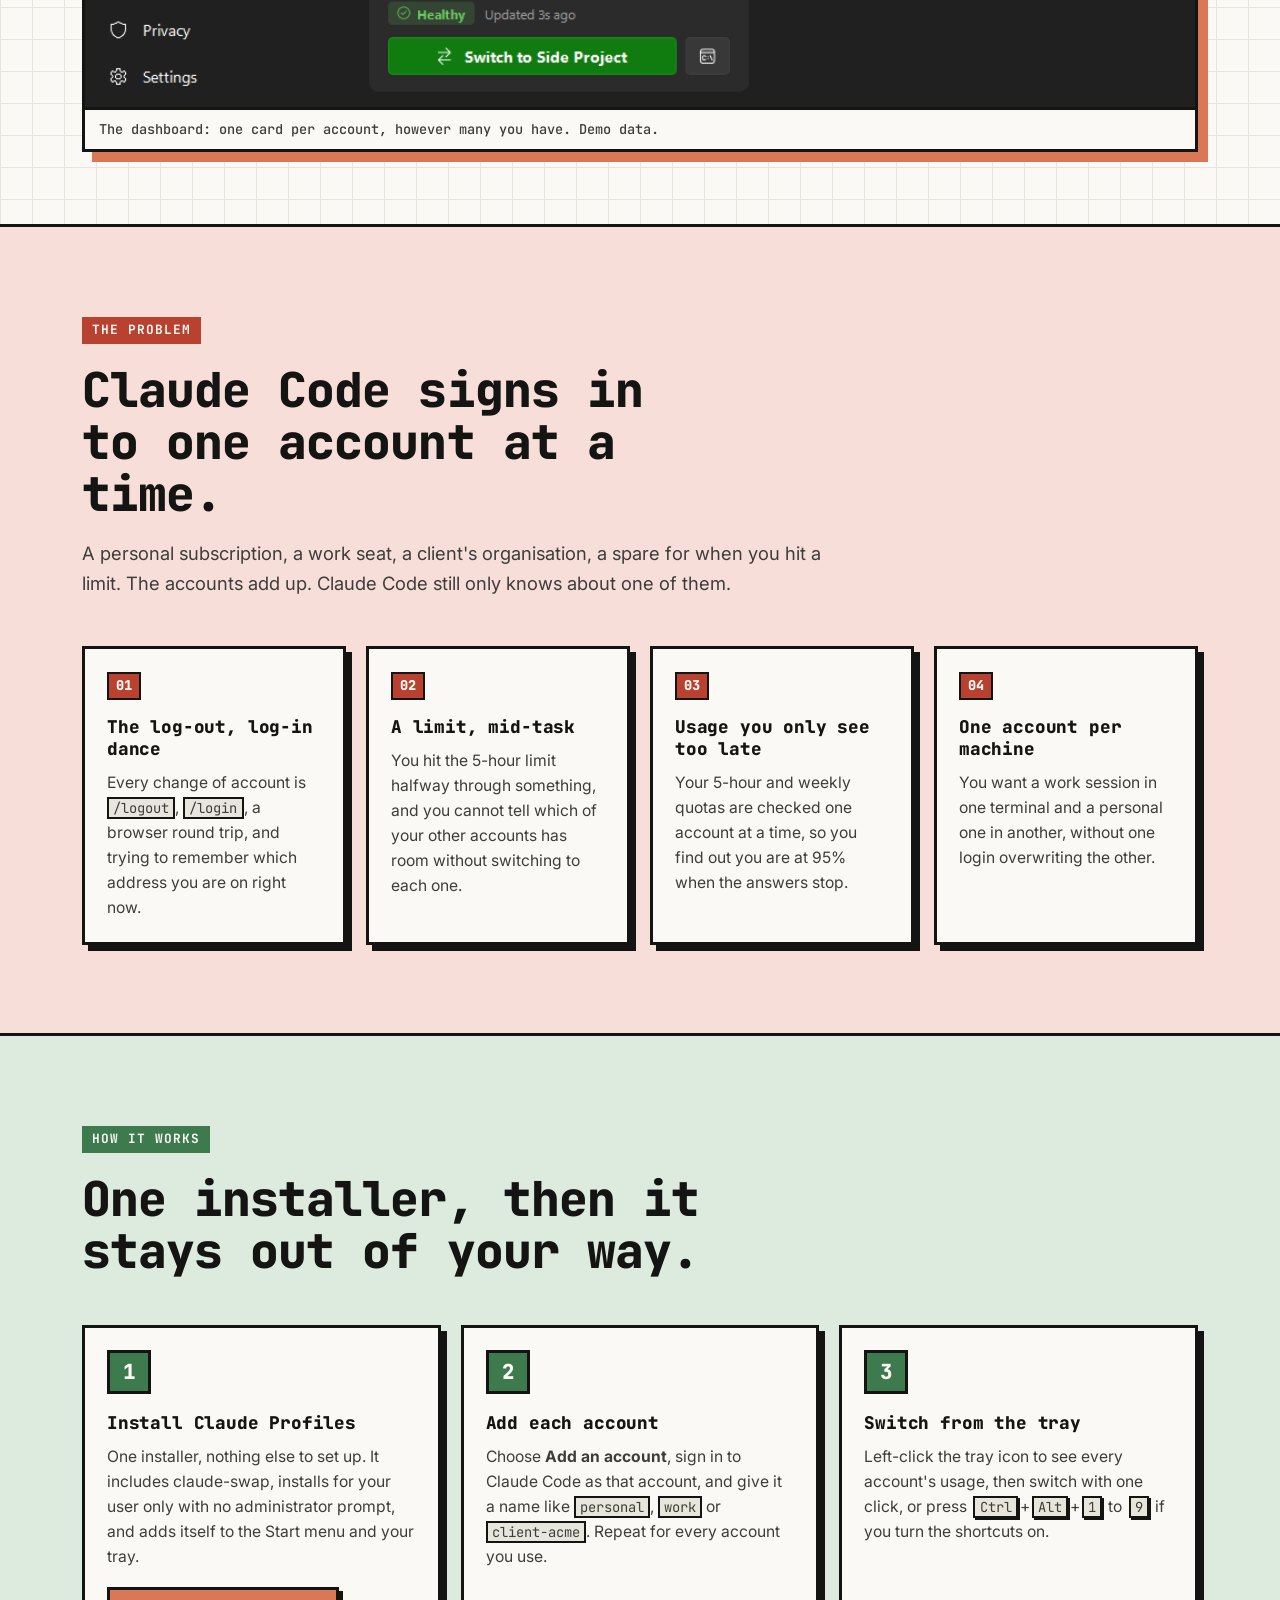
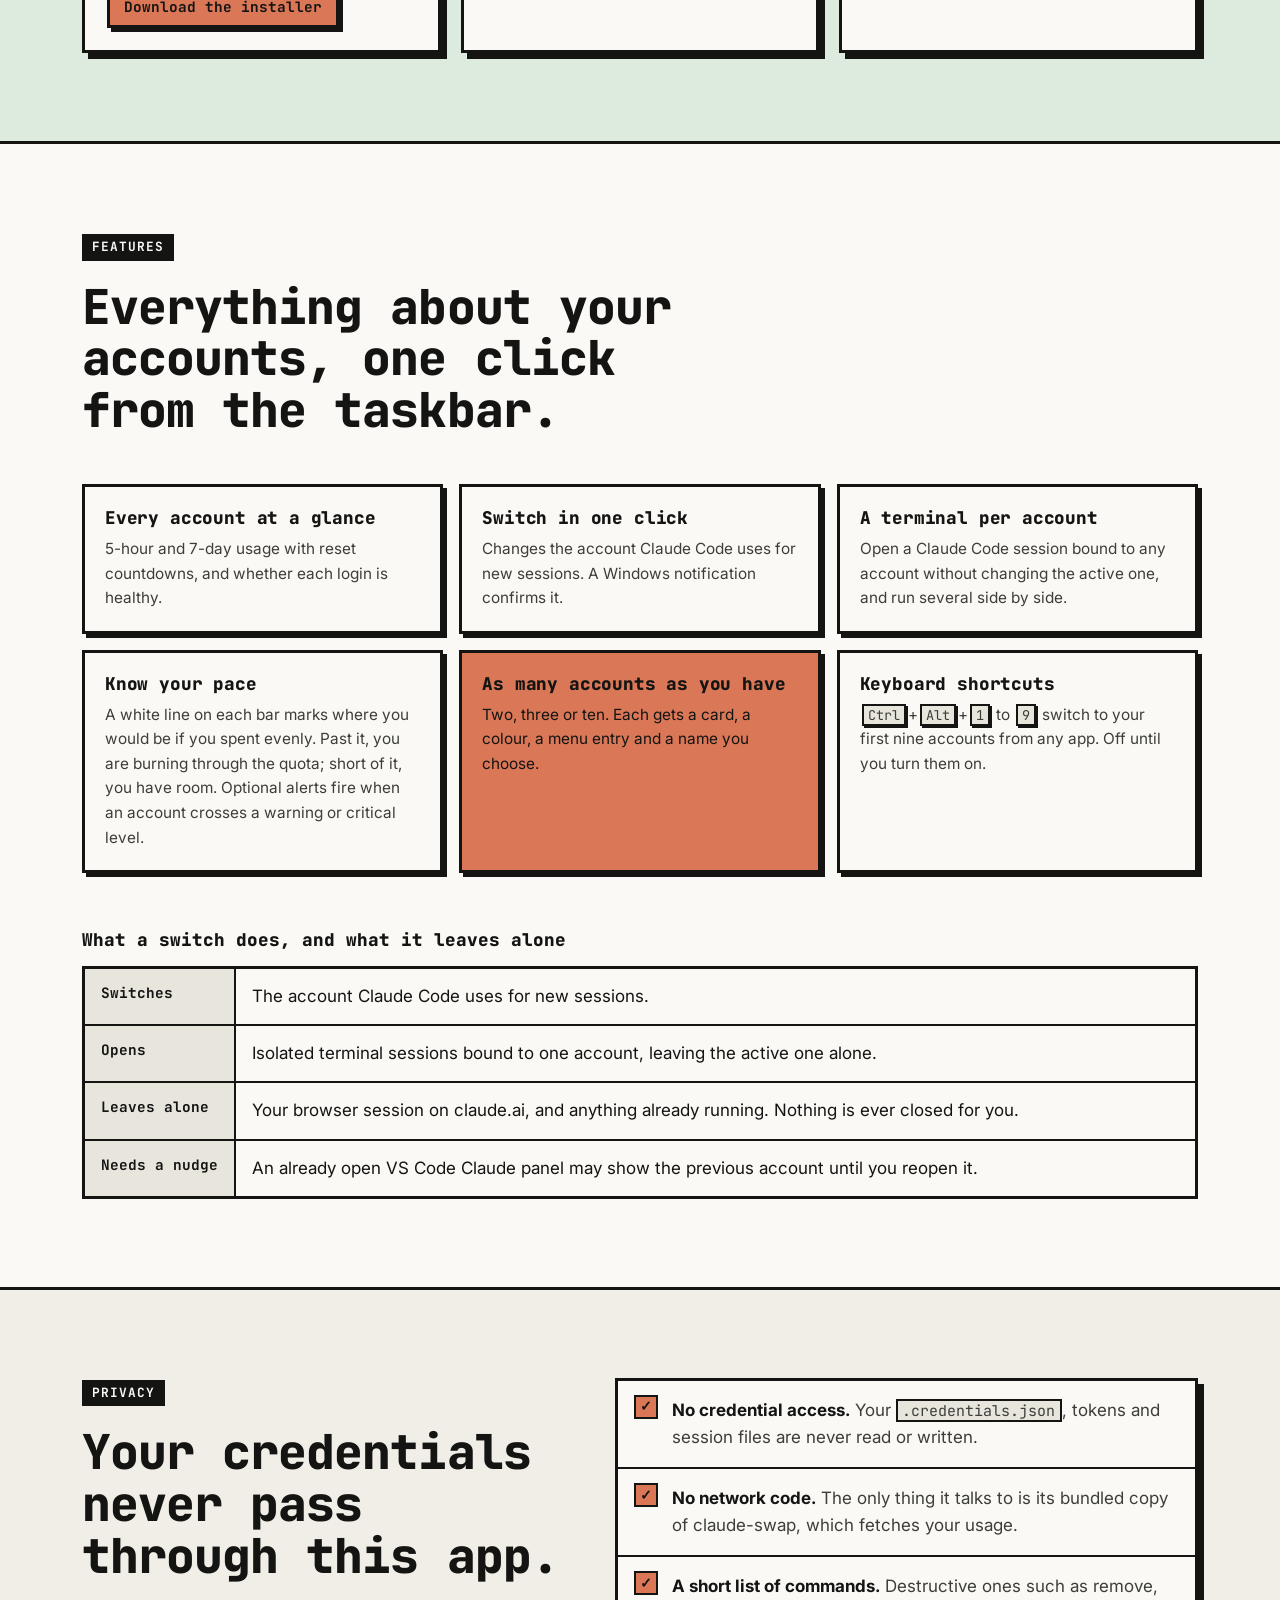
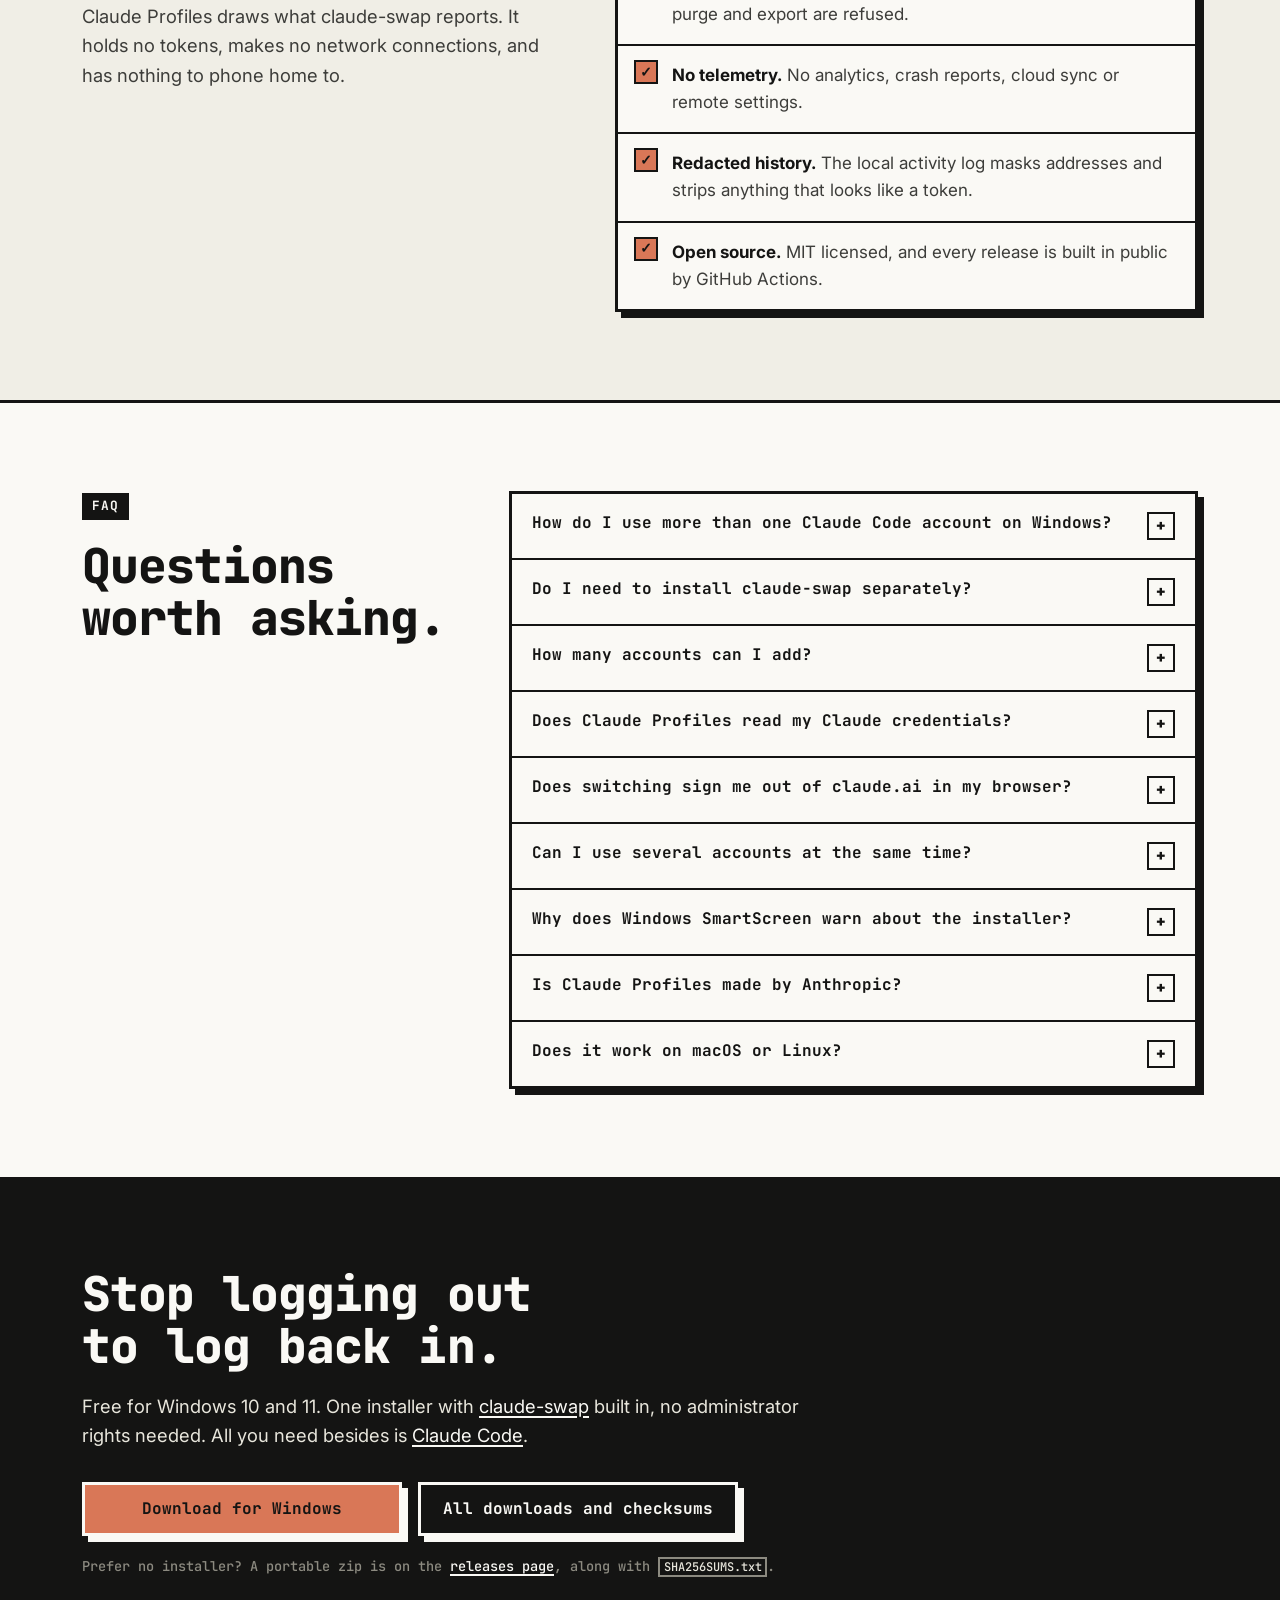
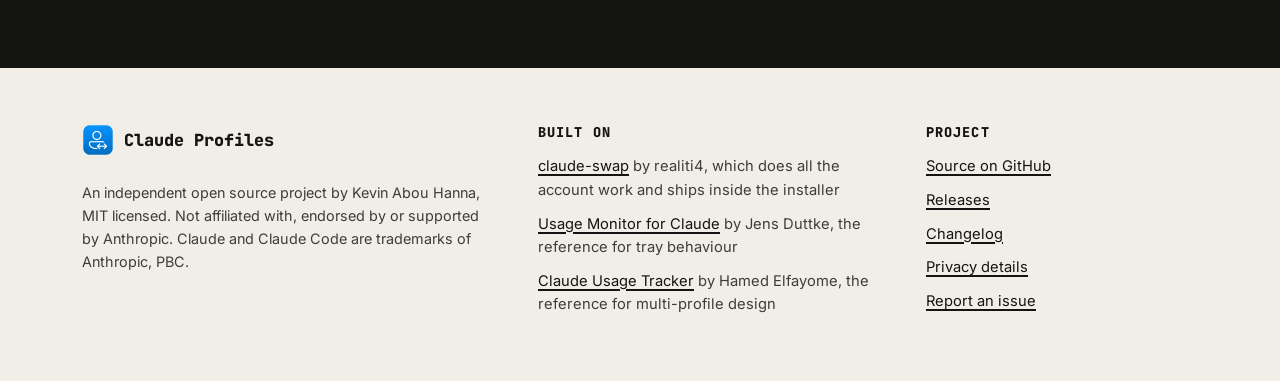
==== commit 2359921a: "Release v0.3.1: demo mode shows what a real account shows The demo gave every account an "Opus" per-" ====
--- a/site/index.html
+++ b/site/index.html
@@ -165,7 +165,7 @@
 
   <div class="wrap">
     <figure class="shot">
-      <img src="assets/shots/dashboard.png" width="1000" height="700" alt="The Claude Profiles dashboard with three accounts, Personal, Work and Side Project, each showing 5-hour, 7-day and Opus usage bars with white pace markers and a switch button">
+      <img src="assets/shots/dashboard.png" width="1000" height="700" alt="The Claude Profiles dashboard with three accounts, Personal, Work and Side Project, each showing 5-hour and 7-day usage bars with white pace markers and a switch button">
       <figcaption>The dashboard: one card per account, however many you have. Demo data.</figcaption>
     </figure>
   </div>
@@ -241,7 +241,7 @@
       <ul class="features">
         <li class="feature">
           <h3>Every account at a glance</h3>
-          <p>5-hour and 7-day usage with reset countdowns, per-model rows such as Opus, and whether each login is healthy.</p>
+          <p>5-hour and 7-day usage with reset countdowns, and whether each login is healthy.</p>
         </li>
         <li class="feature">
           <h3>Switch in one click</h3>
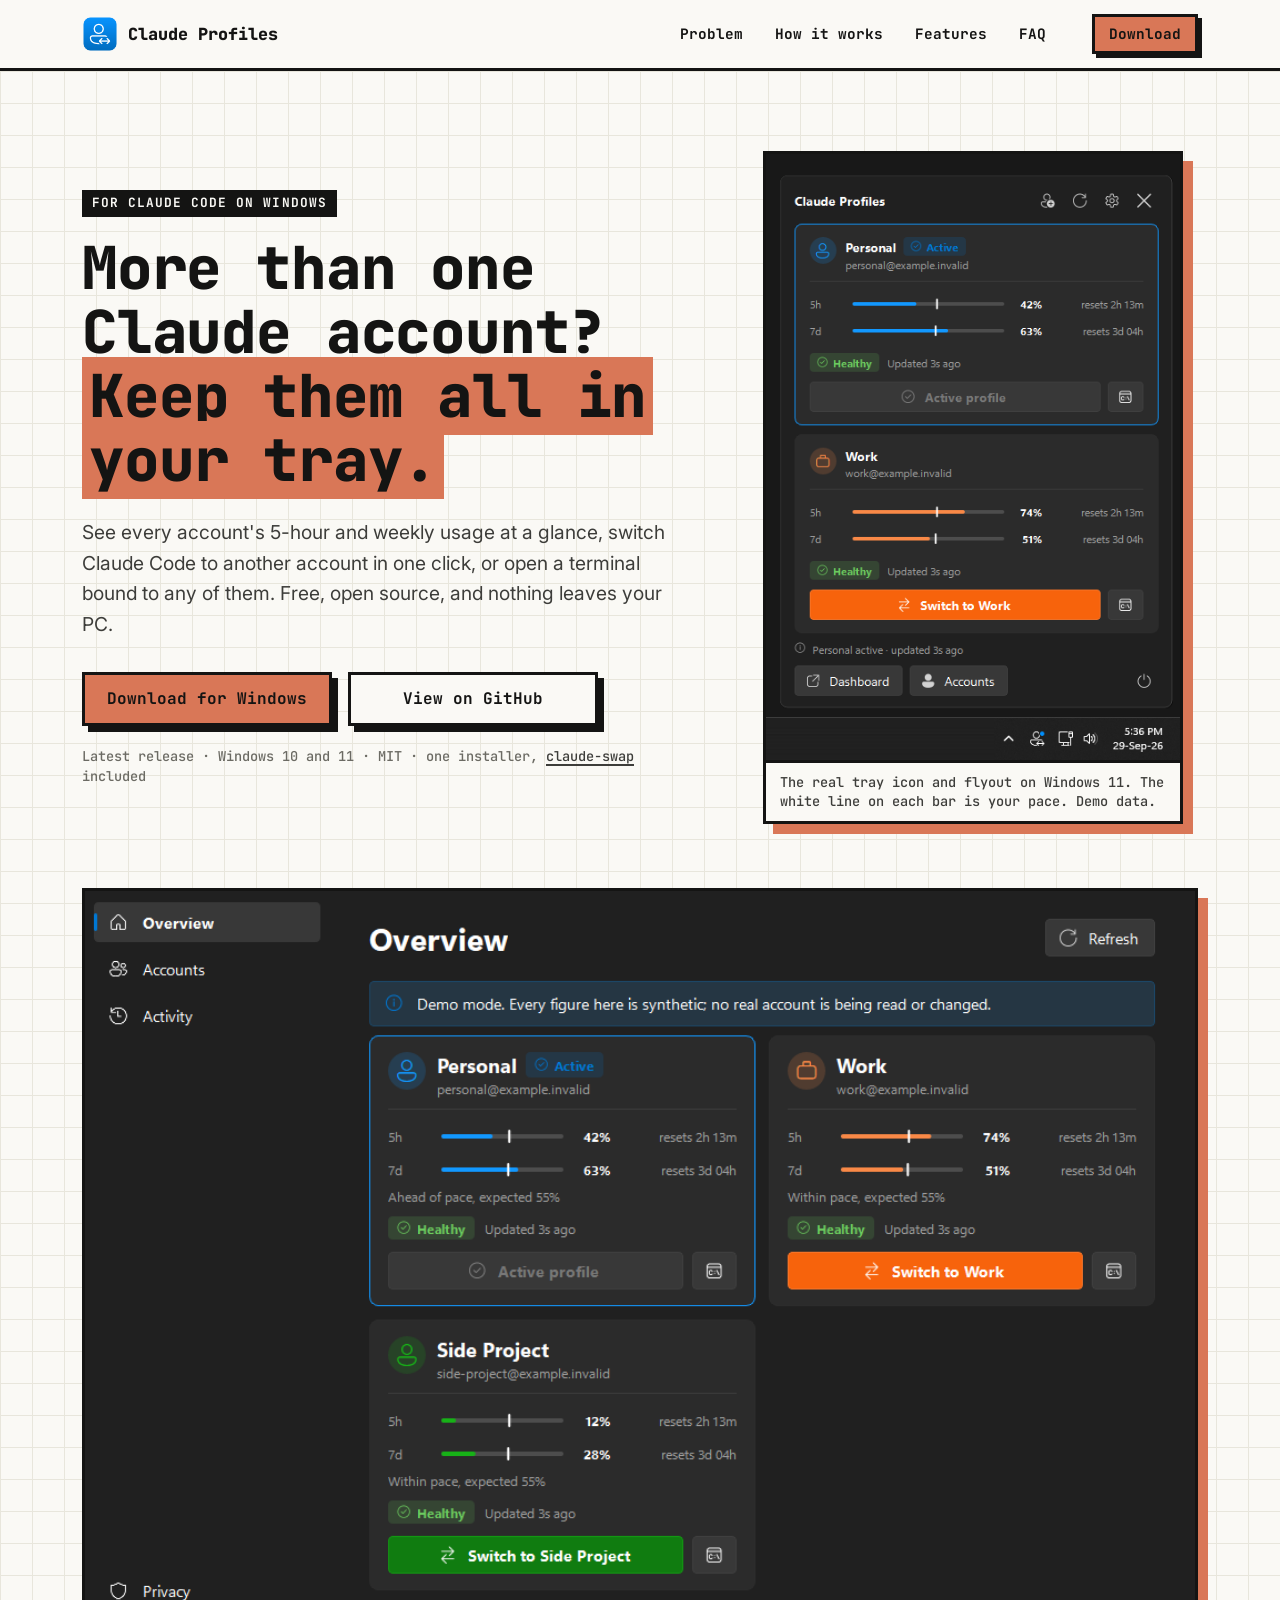
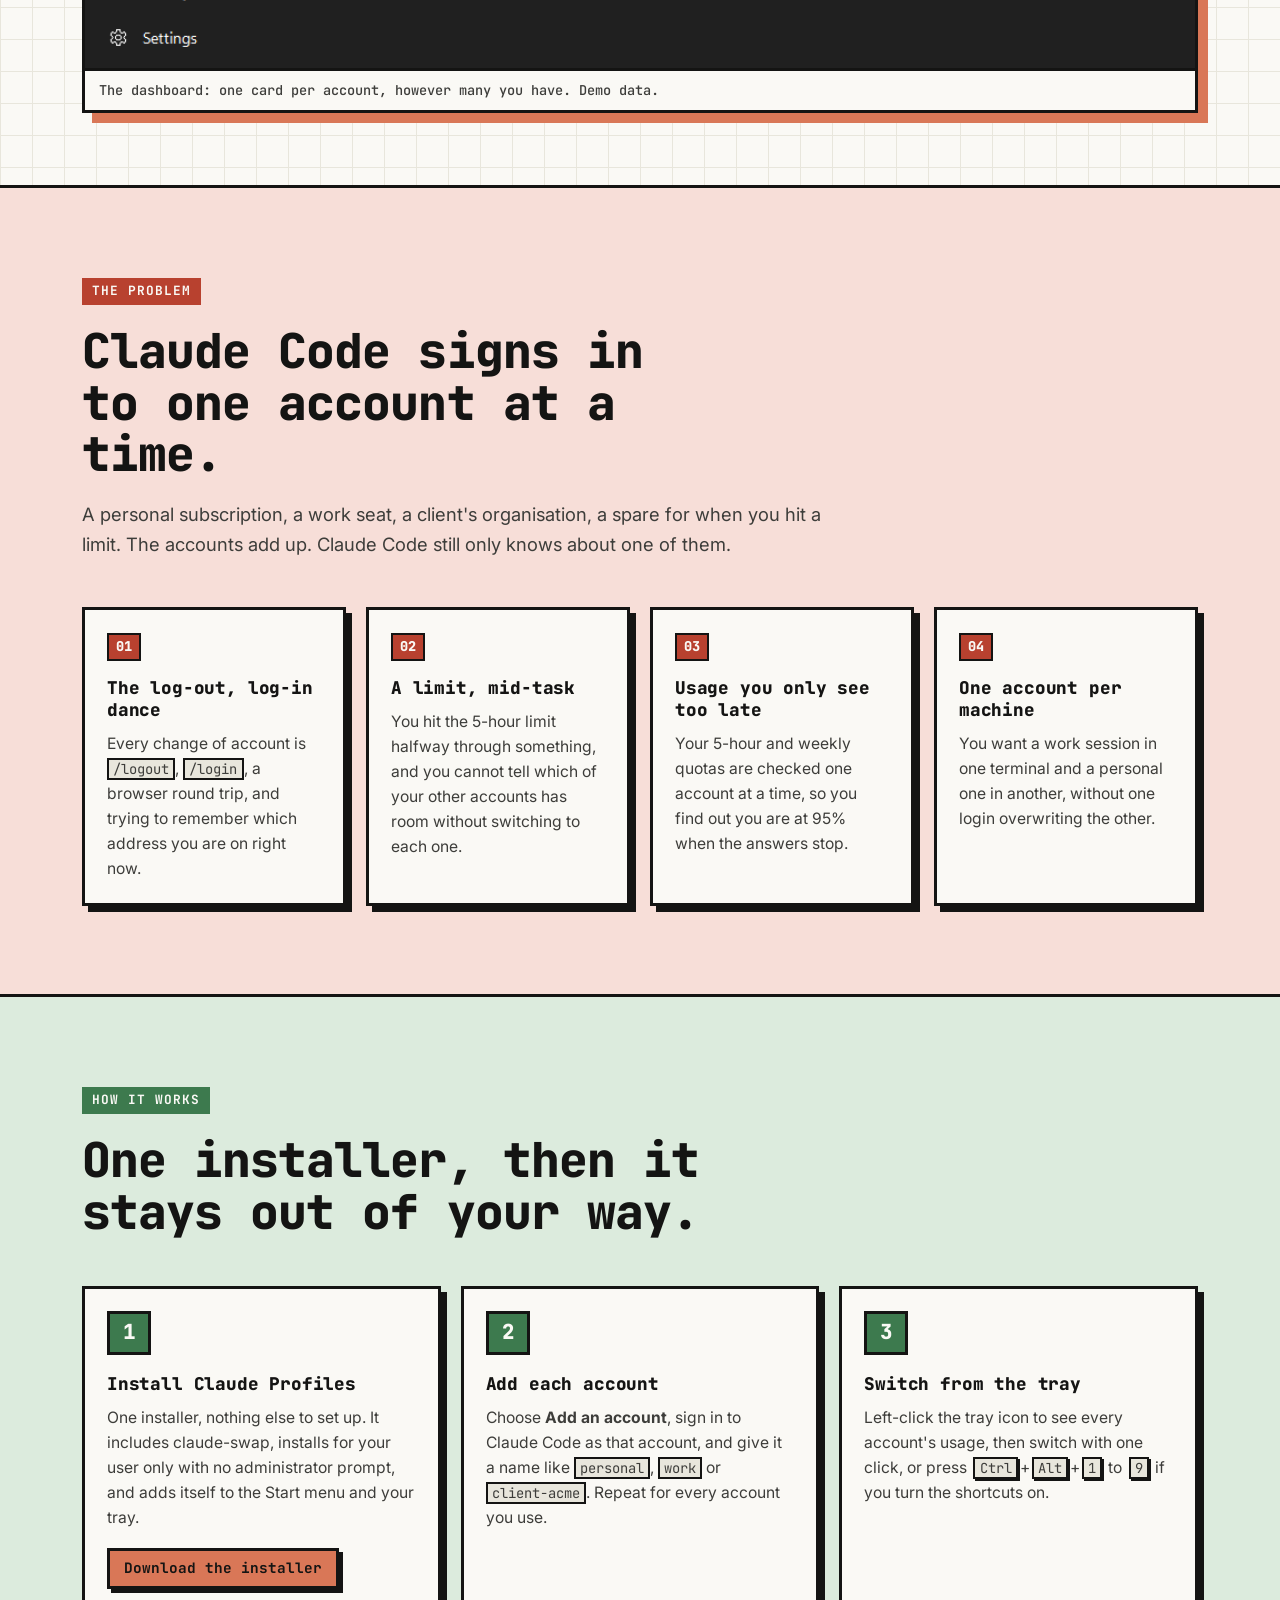
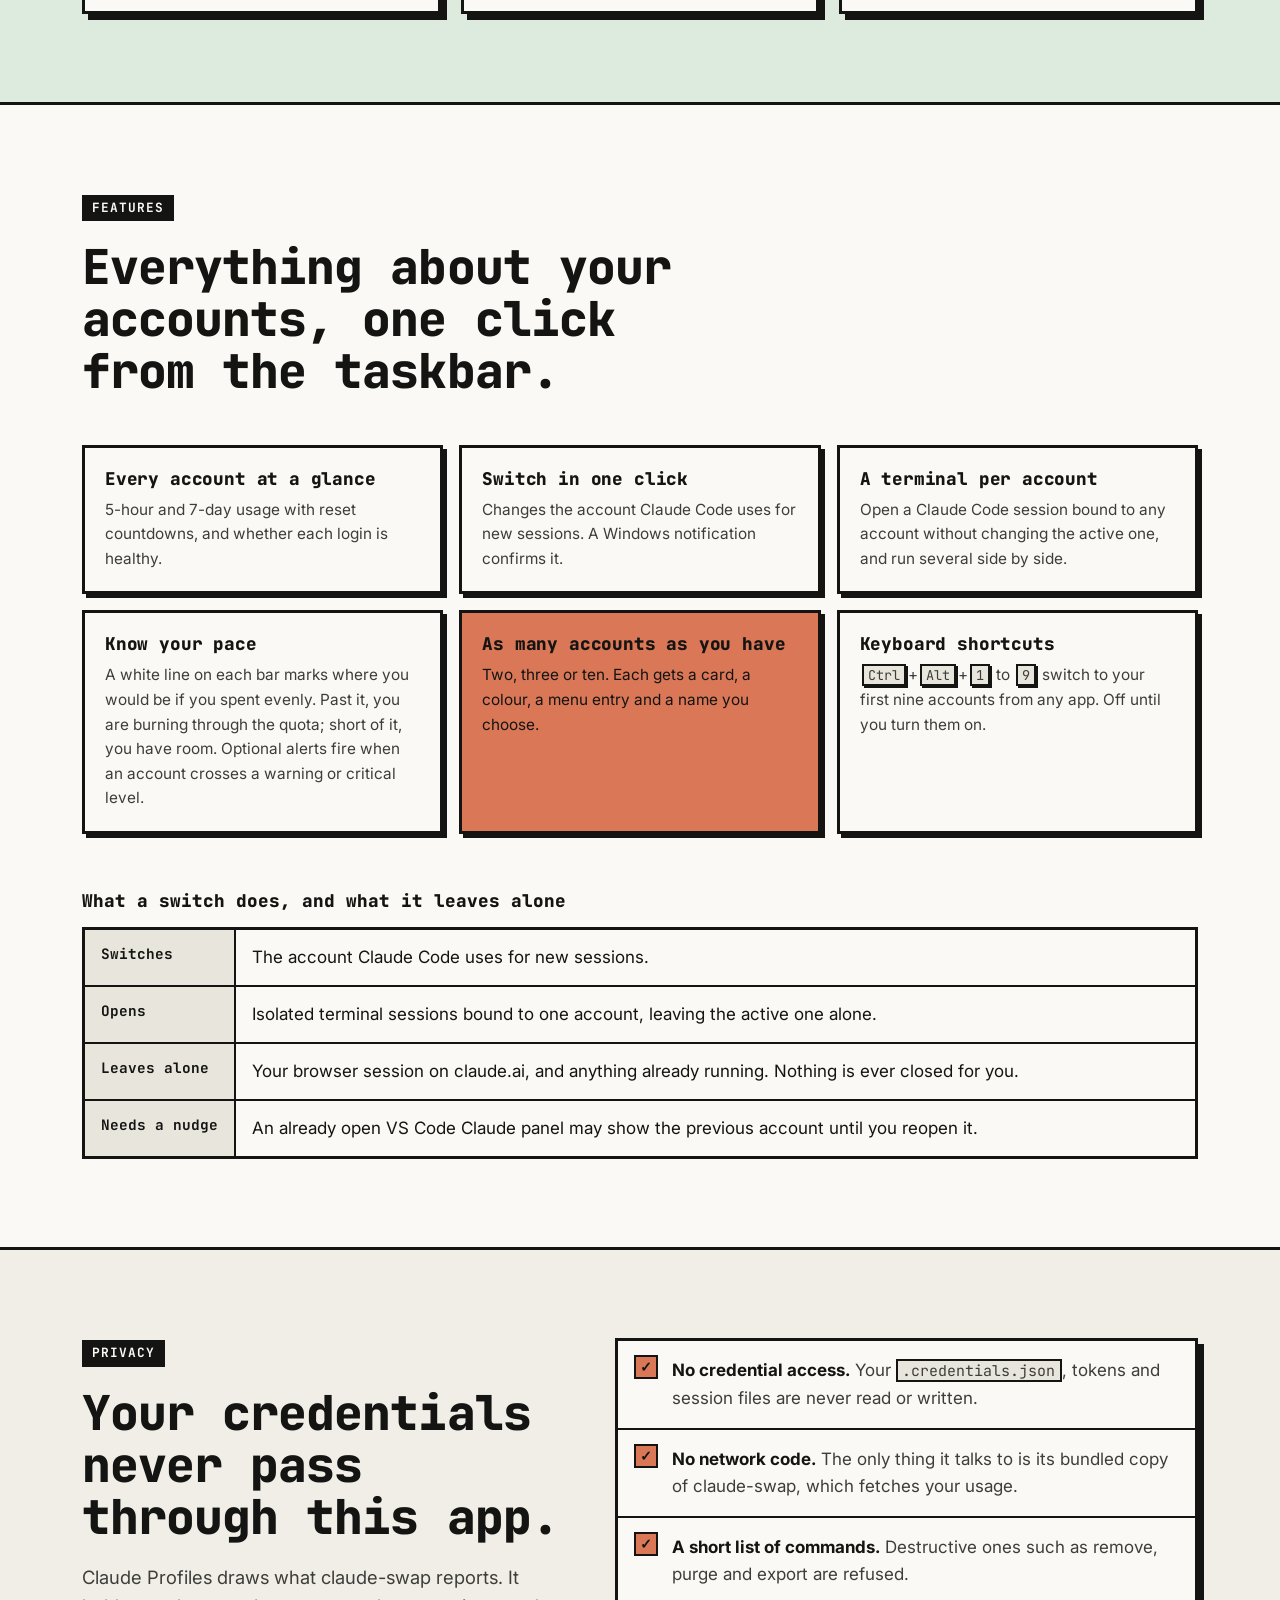
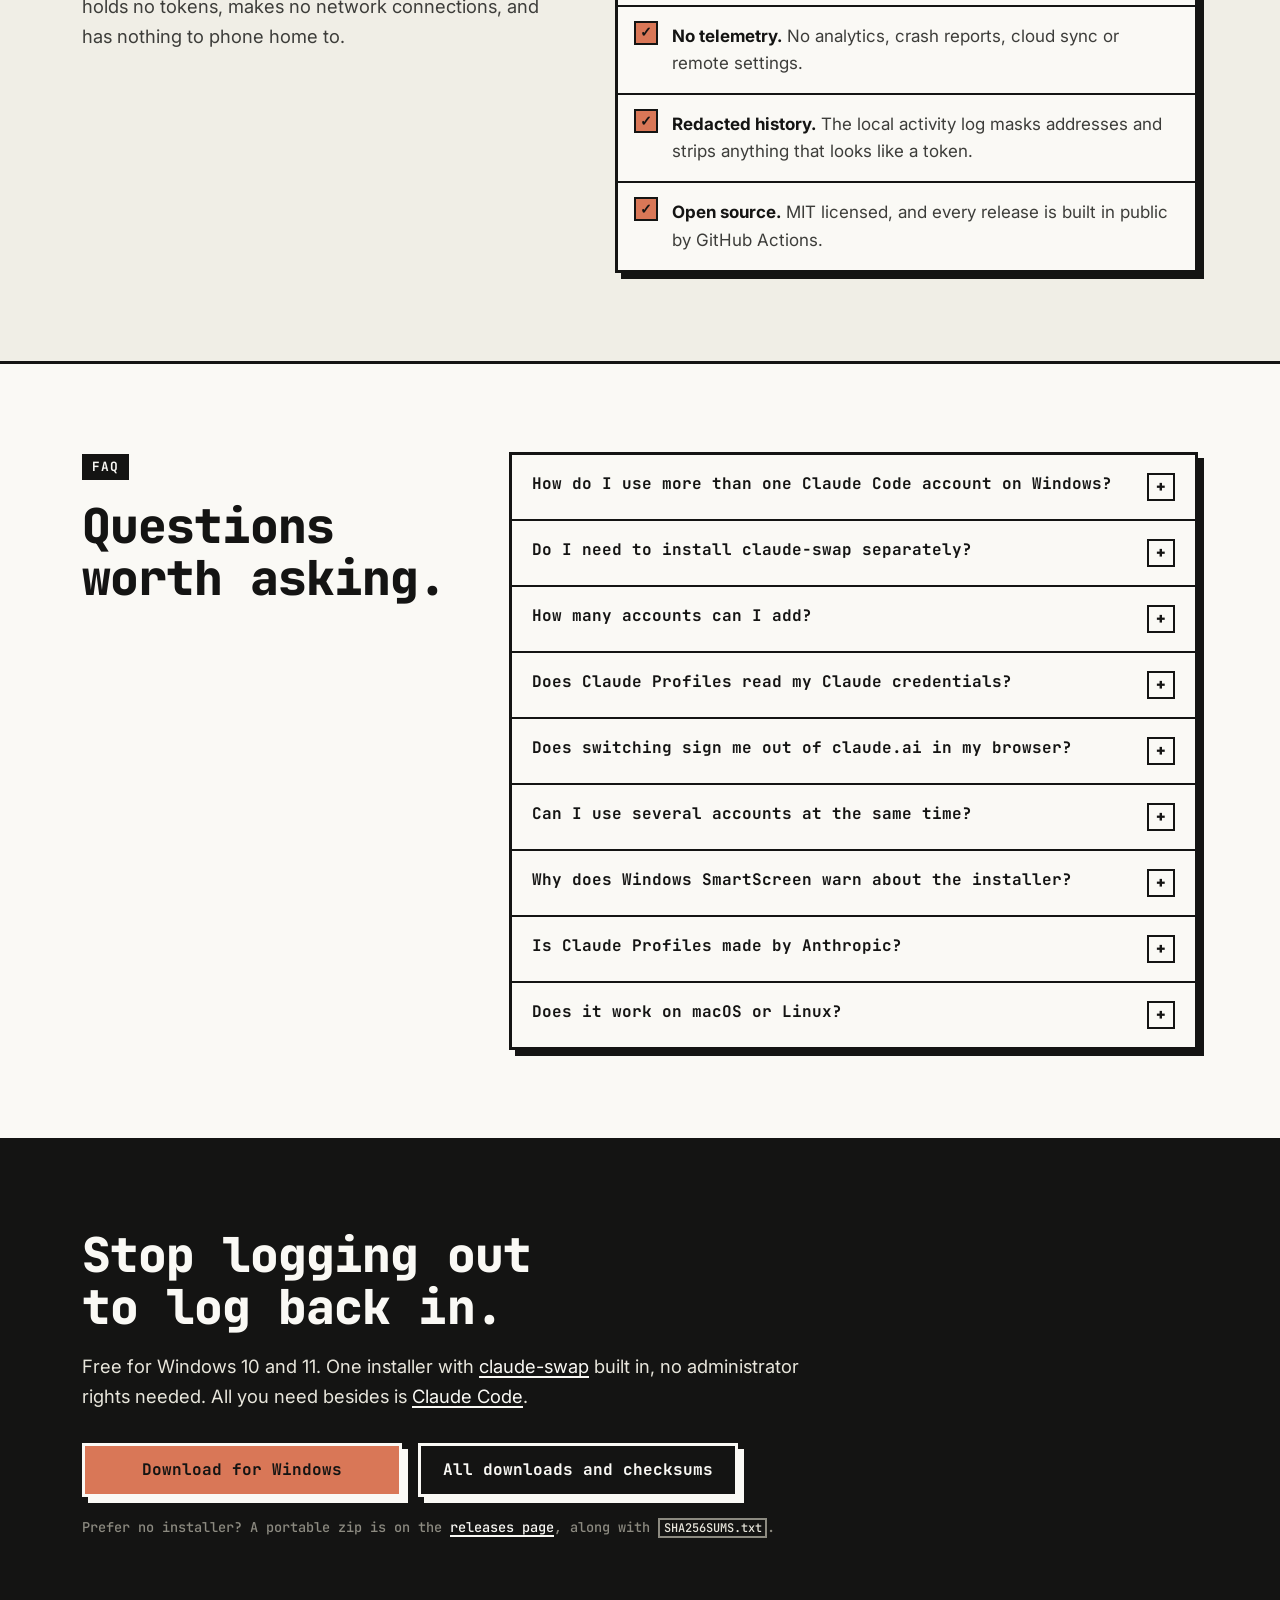
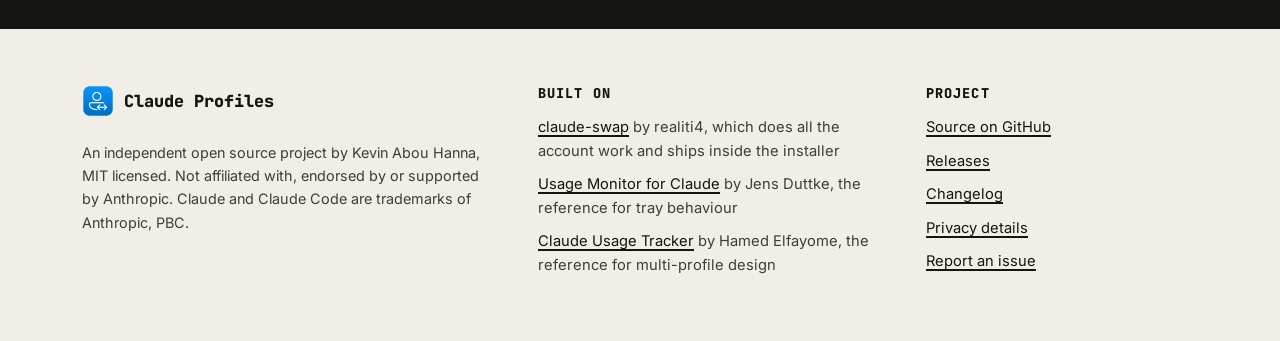
==== commit bc23a9e2: "Site: screenshots that match the real app Recaptured from v0.3.1, whose demo no longer shows an Opus" ====
--- a/site/index.html
+++ b/site/index.html
@@ -158,7 +158,7 @@
     </div>
 
     <figure class="tray-shot">
-      <img src="assets/shots/tray.png" width="464" height="723" alt="The Claude Profiles icon in the Windows 11 taskbar, with its flyout open above it showing a Personal and a Work account. Each has 5-hour and 7-day usage bars with a white pace marker: Personal's 5-hour usage sits short of its marker, Work's runs past it.">
+      <img src="assets/shots/tray.png" width="464" height="679" alt="The Claude Profiles icon in the Windows 11 taskbar, with its flyout open above it showing a Personal and a Work account. Each has 5-hour and 7-day usage bars with a white pace marker: Personal's 5-hour usage sits short of its marker, Work's runs past it.">
       <figcaption>The real tray icon and flyout on Windows 11. The white line on each bar is your pace. Demo data.</figcaption>
     </figure>
   </div>
